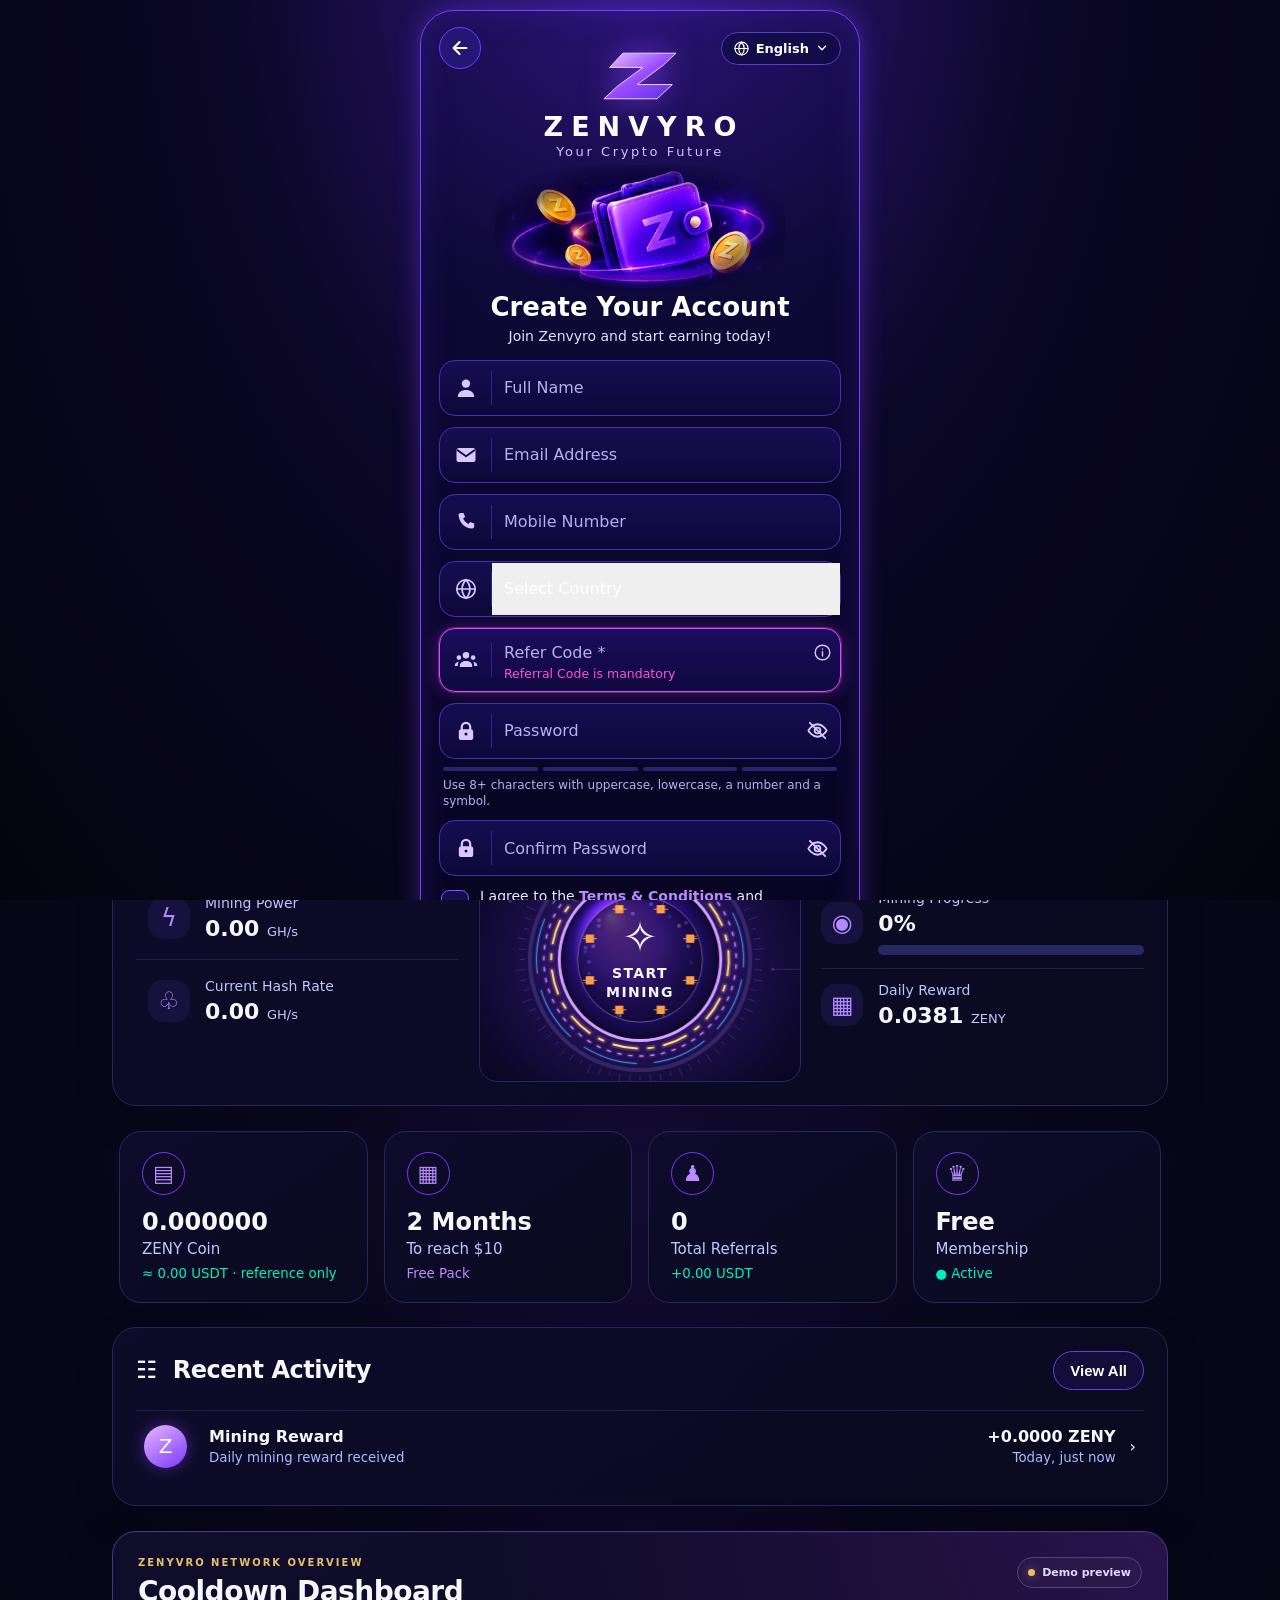
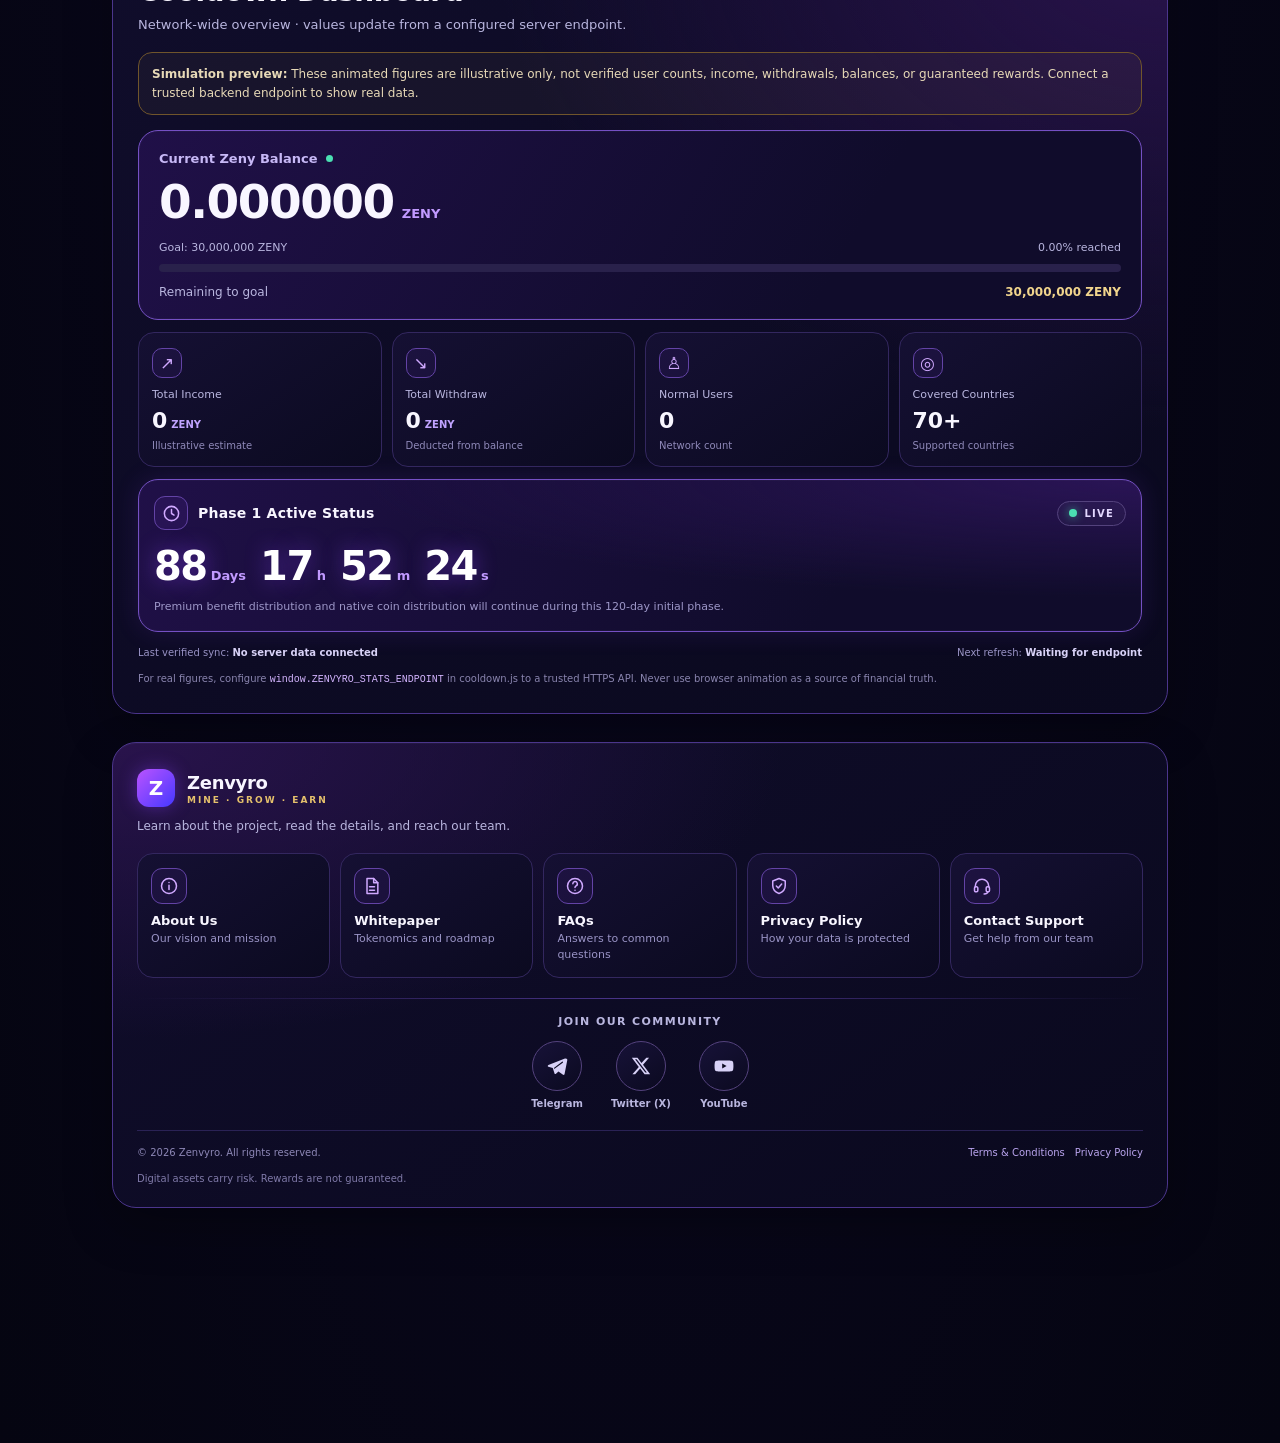
==== index.html @ 2b3d52a4 "Add files via upload" ====
<!DOCTYPE html>
<html lang="en">
<head>
<meta charset="UTF-8"><meta name="viewport" content="width=device-width,initial-scale=1,viewport-fit=cover"><meta name="theme-color" content="#070617"><title>Zenvyro | Mine · Grow · Earn</title>
<style>
:root{--bg:#070617;--panel:#0d0b28;--panel2:#100d30;--line:#28235d;--purple:#8b3dff;--violet:#ba53ff;--blue:#4538ff;--text:#f8f7ff;--muted:#b6b8f3;--mint:#00f0bd}*{box-sizing:border-box}body{margin:0;background:radial-gradient(ellipse at 50% 0,#211052 0, #09071c 44%,#050511 100%);color:var(--text);font-family:Inter,system-ui,-apple-system,BlinkMacSystemFont,"Segoe UI",sans-serif;padding-bottom:100px}.app{max-width:1100px;margin:auto;padding:18px 22px 40px}.top{display:flex;align-items:center;justify-content:space-between;margin-bottom:25px}.brand{display:flex;align-items:center;gap:12px;font-size:29px;font-weight:900;letter-spacing:.4px}.brand-mark{width:54px;height:46px;display:grid;place-items:center;font-size:39px;font-weight:1000;font-style:italic;color:#cda5ff;text-shadow:0 0 20px #8a32ff}.tagline{display:block;font-size:10px;letter-spacing:3px;color:#b7b5ec;margin-top:-4px}.actions{display:flex;gap:14px}.circle{width:46px;height:46px;border:1px solid #302966;border-radius:50%;background:#0d0a2a;color:#d5c8ff;font-size:20px}.welcome{display:flex;align-items:end;justify-content:space-between;gap:18px;margin:15px 8px 22px}.welcome small{font-size:16px;color:#b8c4ff}.welcome h1{font-size:clamp(24px,4vw,36px);margin:4px 0 8px;letter-spacing:-.7px}.welcome p{color:#aebcff;font-size:17px;margin:0}.rate-pill{white-space:nowrap;padding:15px 20px;border:1px solid #45349a;border-radius:30px;background:#0c0b2a;font-weight:750;font-size:16px}.zcoin{display:inline-grid;place-items:center;width:30px;height:30px;border-radius:50%;background:linear-gradient(145deg,#e6b9ff,#7936ff);color:white;margin-right:8px;box-shadow:0 0 16px #8c42ff77}.balance{border:1px solid #8b40ff;border-radius:24px;padding:28px 34px;position:relative;overflow:hidden;background:linear-gradient(110deg,#111044ed,#100a2b 65%,#0c0b2b);box-shadow:0 0 0 1px #4b2c9b inset,0 14px 50px #0004;margin-bottom:25px}.balance:after{content:'Z';position:absolute;right:9%;top:-65px;font-size:240px;font-weight:1000;font-style:italic;color:#6e35ff12;transform:rotate(-12deg);pointer-events:none}.balance-label{color:#b5b4ff;font-size:19px;font-weight:700}.balance-num{font-size:clamp(40px,7vw,66px);font-weight:900;letter-spacing:-2px;margin:5px 0}.balance-num span{font-size:23px;color:#9d78ff;letter-spacing:0}.gain{font-size:18px;color:var(--mint);font-weight:750}.gain small{color:#b8c1ff;font-weight:500}.quick{display:grid;grid-template-columns:repeat(4,1fr);gap:16px;margin-bottom:28px}.quick button{min-height:118px;border:1px solid #28245b;border-radius:22px;background:linear-gradient(145deg,#0d0c29,#09091e);color:white;font-weight:800;font-size:18px;display:flex;flex-direction:column;align-items:center;justify-content:center;gap:10px}.quick button:first-child{border:2px solid #c13cff;background:linear-gradient(140deg,#7014d9,#260c83);box-shadow:0 0 28px #9a25ff45}.quick .ico{font-size:33px;color:#a981ff;line-height:1}.quick button:first-child .ico{color:#fff}.panel{border:1px solid #28245e;border-radius:24px;background:linear-gradient(145deg,#0e0c2aee,#09091fee);padding:23px;margin-bottom:25px;box-shadow:0 15px 40px #0002}.panel-head{display:flex;justify-content:space-between;align-items:center;gap:12px;margin-bottom:20px}.panel-head h2{margin:0;font-size:24px;letter-spacing:-.5px}.detail{border:1px solid #6342db;border-radius:22px;padding:10px 16px;background:#140d39;color:white;font-weight:750;font-size:15px}.mining-layout{display:grid;grid-template-columns:1fr 1fr 1fr;gap:20px;align-items:center}.metrics{display:grid;gap:0}.metric{display:flex;align-items:center;gap:15px;padding:18px 12px;border-bottom:1px solid #211e4a}.metric:last-child{border-bottom:0}.metric-ico{width:42px;height:42px;border-radius:15px;background:#17123d;display:grid;place-items:center;color:#b28aff;font-size:24px;flex-shrink:0}.metric small{display:block;color:#bdc5ff;font-size:14px;margin-bottom:5px}.metric strong{font-size:22px}.metric strong em{font-style:normal;font-size:13px;color:#c5c8ff;font-weight:500}.orb-area{display:flex;justify-content:center;align-items:center;min-height:245px}.orb{height:210px;width:210px;border-radius:50%;display:grid;place-items:center;position:relative;background:radial-gradient(circle at 32% 23%,#e3aaff 0,#a947ff 16%,#6123e4 48%,#210b70 72%,#090625 100%);box-shadow:inset 0 0 0 3px #d5a0ff,0 0 0 12px #5b31ff12,0 0 0 21px #6739ff12,0 0 45px #8b2cff70}.orb:before,.orb:after{content:'';position:absolute;inset:-21px;border:1px solid #613dff;border-radius:50%;opacity:.7}.orb:after{inset:-33px;opacity:.3}.orb-core{width:145px;height:145px;border:1px solid #ffffff4a;border-radius:50%;display:flex;align-items:center;justify-content:center;flex-direction:column;background:#6d24e82b;text-align:center}.spark{font-size:43px;line-height:1}.orb-core strong{font-size:17px;letter-spacing:1px;margin-top:6px}.mining-side .metric{padding:13px 0}.progress{height:10px;background:#28285e;border-radius:20px;overflow:hidden;margin-top:9px}.progress span{display:block;height:100%;width:0;background:linear-gradient(90deg,#9a42ff,#c34bff);border-radius:20px}.mining-buttons{display:grid;grid-template-columns:1.7fr 1fr;gap:16px;margin-top:15px}.btn{border:1px solid #6f35ff;border-radius:17px;padding:15px 18px;font-weight:850;font-size:17px;background:linear-gradient(100deg,#a735ff,#542cff);color:white}.btn.alt{background:#0c0b28;border-color:#39327a}.stats{display:grid;grid-template-columns:repeat(4,1fr);gap:16px;margin:0 7px 24px}.stat{padding:20px 22px;border:1px solid #29255d;border-radius:22px;background:linear-gradient(145deg,#0e0c2b,#09091e)}.stat-icon{width:43px;height:43px;border:1px solid #7b37ff;border-radius:50%;display:grid;place-items:center;color:#b98bff;font-size:22px;margin-bottom:13px}.stat strong{font-size:24px;display:block;margin-bottom:4px}.stat p{margin:0;color:#c1c8ff;font-size:15px}.stat small{display:inline-block;margin-top:8px;color:var(--mint)}.activity-row{display:flex;align-items:center;gap:14px;padding:14px 8px;border-top:1px solid #211e4a}.activity-row .zcoin{width:43px;height:43px;font-size:20px;flex-shrink:0}.activity-info{flex:1}.activity-info strong{display:block;font-size:16px}.activity-info small{color:#aeb9ff;display:block;margin-top:4px}.activity-amount{text-align:right;font-weight:800}.activity-amount small{display:block;color:#aeb9ff;font-weight:500;margin-top:4px}.bottom{position:fixed;bottom:0;left:0;right:0;z-index:5;background:#08071cf2;backdrop-filter:blur(18px);border-top:1px solid #28245a;padding:9px max(12px,env(safe-area-inset-left)) calc(9px + env(safe-area-inset-bottom));display:flex;justify-content:center}.nav{width:min(100%,1060px);display:grid;grid-template-columns:repeat(5,1fr);gap:8px}.nav button{background:transparent;color:#a5a8e7;border:0;border-radius:14px;padding:8px 4px;display:flex;flex-direction:column;align-items:center;gap:5px;font-size:13px;font-weight:650}.nav .ni{font-size:25px}.nav button.active{color:#dc8aff;text-shadow:0 0 15px #a53cff}.nav button.active:before{content:'';height:3px;width:55px;background:#bd46ff;position:absolute;top:0;border-radius:0 0 8px 8px}.toast{position:fixed;bottom:100px;left:50%;transform:translateX(-50%);background:#211747;border:1px solid #6e42cc;color:white;padding:12px 18px;border-radius:14px;display:none;z-index:10;text-align:center}.toast.show{display:block}
@media(max-width:650px){.app{padding:13px 14px 35px}.top{margin-bottom:22px}.brand{font-size:23px}.brand-mark{width:40px;font-size:34px}.actions{gap:7px}.circle{width:38px;height:38px}.welcome{align-items:flex-start;flex-direction:column;margin:10px 3px 19px}.welcome h1{font-size:27px}.welcome p{font-size:15px}.rate-pill{font-size:14px;padding:9px 13px}.balance{padding:22px 20px;border-radius:22px}.balance-label{font-size:16px}.balance-num{font-size:44px}.balance-num span{font-size:17px}.gain{font-size:15px}.quick{grid-template-columns:repeat(4,minmax(0,1fr));gap:9px}.quick button{min-height:95px;font-size:13px;border-radius:17px}.quick .ico{font-size:27px}.panel{padding:16px 13px;border-radius:20px}.panel-head h2{font-size:20px}.detail{font-size:12px;padding:9px 11px}.mining-layout{grid-template-columns:1fr 1fr;gap:7px}.metrics{grid-column:1/-1;grid-template-columns:1fr 1fr}.metric{padding:10px 5px;gap:8px}.metric-ico{width:34px;height:34px;font-size:19px}.metric small{font-size:11px}.metric strong{font-size:17px}.orb-area{grid-column:1/-1;grid-row:2;min-height:215px;margin:8px 0}.orb{height:170px;width:170px}.orb-core{height:116px;width:116px}.spark{font-size:34px}.orb-core strong{font-size:13px}.mining-side{grid-column:1/-1;display:grid;grid-template-columns:1fr 1fr;gap:0 10px}.mining-side .metric{padding:9px 0}.mining-side .metric:nth-child(2){grid-column:1/-1}.mining-side .metric strong{font-size:16px}.mining-buttons{gap:8px;grid-template-columns:1.3fr 1fr}.btn{font-size:13px;padding:13px 7px;border-radius:13px}.stats{grid-template-columns:repeat(2,minmax(0,1fr));gap:9px;margin:0 0 22px}.stat{padding:15px 13px;border-radius:18px}.stat-icon{width:35px;height:35px;font-size:18px;margin-bottom:9px}.stat strong{font-size:20px}.stat p{font-size:13px}.activity-row{gap:10px}.activity-info strong{font-size:14px}.activity-amount{font-size:13px}.nav{gap:0}.nav button{font-size:11px;padding:8px 1px}.nav .ni{font-size:22px}}
@media(max-width:370px){.quick{gap:6px}.quick button{font-size:11px}.balance-num{font-size:38px}.rate-pill{font-size:12px}.nav button{font-size:10px}}

.modal-backdrop{position:fixed;inset:0;background:#03020dcc;backdrop-filter:blur(10px);z-index:30;display:none;align-items:flex-end;justify-content:center;padding:12px}.modal-backdrop.open{display:flex}.modal{width:min(100%,720px);max-height:88dvh;overflow:auto;background:linear-gradient(145deg,#17103d,#09091e);border:1px solid #5540a4;border-radius:24px;padding:20px;box-shadow:0 25px 90px #0009}.modal-head{display:flex;align-items:center;justify-content:space-between;gap:12px;margin-bottom:15px}.modal-head h2{font-size:22px;margin:0}.close-modal{width:38px;height:38px;border:1px solid #393174;border-radius:12px;background:#100d2c;color:#fff;font-size:22px}.modal-note{border:1px solid #4a3a82;background:#ffffff07;border-radius:13px;padding:12px;color:#c4c5ed;font-size:12px;line-height:1.55;margin-top:13px}.pack-grid{display:grid;grid-template-columns:repeat(2,minmax(0,1fr));gap:11px}.pack-card{border:1px solid #302864;background:#0b0a23;border-radius:17px;padding:14px}.pack-card.featured{border-color:#a54cff;box-shadow:0 0 22px #8d31ff1b}.pack-card h3{margin:0 0 6px;font-size:16px}.pack-price{font-size:25px;font-weight:900;color:#c69aff}.pack-card p{font-size:12px;color:#b9b9e8;line-height:1.5;min-height:36px}.pack-card ul{padding-left:17px;margin:9px 0 14px;color:#dedcff;font-size:11px;line-height:1.8}.pack-card button{width:100%;font-size:12px;padding:11px 7px}.modal-field{width:100%;border:1px solid #3a3277;background:#08071c;color:#fff;border-radius:12px;padding:13px;font:inherit}.modal-label{display:block;font-size:12px;color:#b8b9e9;margin:13px 0 7px}.modal-actions{display:grid;grid-template-columns:1fr 1fr;gap:10px;margin-top:14px}.modal-actions button{font-size:13px}.modal-list{border:1px solid #2c265e;border-radius:15px;overflow:hidden}.modal-list div{display:flex;justify-content:space-between;gap:12px;padding:14px;border-bottom:1px solid #24204b;font-size:13px}.modal-list div:last-child{border-bottom:0}.modal-list span{color:#b7b8e6;text-align:right}.ref-box{padding:14px;border:1px dashed #7751d8;border-radius:14px;background:#ffffff06;overflow-wrap:anywhere;font-weight:800;letter-spacing:1px}
@media(max-width:480px){.modal-backdrop{padding:0}.modal{border-radius:24px 24px 0 0;padding:18px 14px;max-height:90dvh}.pack-grid{grid-template-columns:1fr}.pack-card p{min-height:0}}
</style>  <link rel="stylesheet" href="cooldown-style.css">
<link rel="stylesheet" href="phase-footer.css">
<link rel="stylesheet" href="purchase.css">
</head>
<body><div class="app">
<header class="top"><div class="brand"><div class="brand-mark">Z</div><div>Zenvyro<span class="tagline">MINE · GROW · EARN</span></div></div><div class="actions"><button class="circle" onclick="toast('No new notifications')" aria-label="Notifications">♧</button><button class="circle" onclick="toast('Account settings')" aria-label="Account">♙</button></div></header>
<section class="welcome"><div><small>Welcome Back,</small><h1>Sadiqur Rahman ✦</h1><p>Your digital assets, in motion.</p></div><div class="rate-pill"><span class="zcoin">Z</span>1 ZENY = 3 USDT⌄</div></section>
<section class="balance"><div class="balance-label">Account Balance ◉</div><div class="balance-num">1,280.50 <span>USDT</span></div><div class="gain">↗ +2.84% <small>(This month)</small></div></section>
<section class="quick"><button onclick="zvhNews()" aria-label="Update News"><span class="ico" style="position:relative"><svg viewBox="0 0 24 24" width="1em" height="1em" fill="currentColor" aria-hidden="true" style="display:block"><path d="M4 5.5A1.5 1.5 0 0 1 5.5 4H17a1.5 1.5 0 0 1 1.5 1.5V8H20a1 1 0 0 1 1 1v8.5a2.5 2.5 0 0 1-2.5 2.5H6A3 3 0 0 1 3 17V5.5zM6.5 7v3h9V7h-9zm0 5v1.6h9V12h-9zm0 3.2v1.6H12v-1.6H6.5zM18.5 10v7.5a.5.5 0 0 0 1 0V10h-1z"/></svg><i id="zvhNewsDot" style="display:none;position:absolute;top:-6px;right:-14px;width:11px;height:11px;border-radius:50%;background:#ff2d4f;box-shadow:0 0 8px #ff2d4f"></i></span><span style="font-size:clamp(10.5px,3vw,13px)">Update News ›</span></button><button onclick="zvhCommunity()"><span class="ico"><svg viewBox="0 0 24 24" width="1em" height="1em" fill="currentColor" aria-hidden="true" style="display:block"><circle cx="12" cy="7.2" r="3.2"/><path d="M5.8 19v-1.6c0-2.5 2.6-4.4 6.2-4.4s6.2 1.9 6.2 4.4V19z"/><circle cx="4.9" cy="9.6" r="2.3"/><path d="M0.8 17.2c0-1.8 1.7-3.2 4-3.5-.6.8-.9 1.7-.9 2.7v1.6H.8z"/><circle cx="19.1" cy="9.6" r="2.3"/><path d="M23.2 17.2c0-1.8-1.7-3.2-4-3.5.6.8.9 1.7.9 2.7v1.6h3.1z"/></svg></span><span style="white-space:nowrap;font-size:clamp(10.5px,3vw,13px)">Community ›</span></button><button onclick="zvhInvite()"><span class="ico"><svg viewBox="0 0 24 24" width="1em" height="1em" fill="currentColor" aria-hidden="true" style="display:block"><circle cx="10" cy="7.5" r="4"/><path d="M2.5 20v-1.4c0-3 3.3-5.1 7.5-5.1s7.5 2.1 7.5 5.1V20z"/><path d="M19 4.5v2.2h-2.2v1.8H19v2.2h1.8V8.5H23V6.7h-2.2V4.5z"/></svg></span><span style="white-space:nowrap;font-size:clamp(10.5px,3vw,13px)">Invite ›</span></button><button onclick="zvhBoard()"><span class="ico"><svg viewBox="0 0 24 24" width="1em" height="1em" fill="currentColor" aria-hidden="true" style="display:block"><path d="M7 3.5h10v5a5 5 0 0 1-10 0v-5z"/><path d="M7 5H3.5v1.2c0 2 1.4 3.6 3.7 4l.3-1.8c-1-.3-1.5-1-1.6-1.7H7zM17 5h3.5v1.2c0 2-1.4 3.6-3.7 4l-.3-1.8c1-.3 1.5-1 1.6-1.7H17z"/><path d="M10.8 13.4h2.4v2.6h2.3V19H8.5v-3h2.3z"/><path d="M7 20h10v1.5H7z"/></svg></span><span style="white-space:nowrap;font-size:clamp(10.5px,3vw,13px)">Leaderboard ›</span></button></section>
<section class="panel" id="miningPanel"><div class="panel-head"><h2>⚒ &nbsp;Mining Overview</h2><button class="detail" onclick="toast('Mining details')">Details ›</button></div><div class="mining-layout"><div class="metrics"><div class="metric"><div class="metric-ico">ϟ</div><div><small>Mining Power</small><strong id="power">0.00 <em>GH/s</em></strong></div></div><div class="metric"><div class="metric-ico">♧</div><div><small>Current Hash Rate</small><strong id="hash">0.00 <em>GH/s</em></strong></div></div></div><div class="orb-area"><div class="orb"><div class="orb-core"><div class="spark">✧</div><strong>ZENY COIN</strong></div></div></div><div class="mining-side"><div class="metric" style="grid-column:1/-1"><div class="metric-ico">◉</div><div style="flex:1"><small>Mining Progress</small><strong><span id="progressText">0%</span></strong><div class="progress"><span id="progressBar"></span></div></div></div><div class="metric" style="grid-column:1/-1"><div class="metric-ico">▦</div><div><small>Daily Reward</small><strong><span id="reward">0.0000</span> <em>ZENY</em></strong></div></div></div></div></section>
<section class="stats"><div class="stat"><div class="stat-icon">▤</div><strong id="coinBalance">0.0000</strong><p>ZENY Coin</p><small>≈ 0.00 USDT · reference only</small></div><div class="stat"><div class="stat-icon">▦</div><strong>2 Months</strong><p>To reach $10</p><small style="color:#bf8aff">Free Pack</small></div><div class="stat"><div class="stat-icon">♟</div><strong>0</strong><p>Total Referrals</p><small>+0.00 USDT</small></div><div class="stat"><div class="stat-icon">♛</div><strong>Free</strong><p>Membership</p><small>● Active</small></div></section>
<section class="panel"><div class="panel-head"><h2>☷ &nbsp;Recent Activity</h2><button class="detail" onclick="toast('Showing recent activity')">View All</button></div><div class="activity-row"><span class="zcoin">Z</span><div class="activity-info"><strong>Mining Reward</strong><small>Daily mining reward received</small></div><div class="activity-amount">+0.0000 ZENY<small>Today, just now</small></div><span>›</span></div></section>

<section class="cooldown-dashboard" id="cooldownDashboard" aria-labelledby="cooldownTitle">
  <div class="cd-heading">
    <div>
      <span class="cd-eyebrow">ZENYVRO NETWORK OVERVIEW</span>
      <h2 id="cooldownTitle">Cooldown Dashboard</h2>
      <p>Network-wide overview · values update from a configured server endpoint.</p>
    </div>
    <span class="cd-status" id="cdDataStatus"><i></i> Demo preview</span>
  </div>

  <div class="cd-notice" id="cdNotice" role="status">
    <strong>Simulation preview:</strong> These animated figures are illustrative only, not verified user counts,
    income, withdrawals, balances, or guaranteed rewards. Connect a trusted backend endpoint to show real data.
  </div>

  <div class="cd-main-balance">
    <div class="cd-balance-label">Current Zeny Balance <span class="cd-live-dot"></span></div>
    <div class="cd-balance-value"><span id="cdCurrentBalance">0</span><small>ZENY</small></div>
    <div class="cd-balance-foot">
      <span>Goal: 30,000,000 ZENY</span>
      <span id="cdGoalPercent">0.00% reached</span>
    </div>
    <div class="cd-progress"><span id="cdGoalBar"></span></div>
    <div class="cd-remaining">Remaining to goal <strong id="cdRemaining">30,000,000 ZENY</strong></div>
  </div>

  <div class="cd-metrics">
    <article class="cd-metric"><span class="cd-metric-icon">↗</span><span class="cd-metric-label">Total Income</span><strong><span id="cdIncome">0</span><small>ZENY</small></strong><em id="cdIncomeCaption">Illustrative estimate</em></article>
    <article class="cd-metric"><span class="cd-metric-icon">↘</span><span class="cd-metric-label">Total Withdraw</span><strong><span id="cdWithdraw">0</span><small>ZENY</small></strong><em>Deducted from balance</em></article>
    <article class="cd-metric"><span class="cd-metric-icon">♙</span><span class="cd-metric-label">Normal Users</span><strong id="cdNormalUsers">0</strong><em>Network count</em></article>
    <article class="cd-metric"><span class="cd-metric-icon">◎</span><span class="cd-metric-label">Covered Countries</span><strong id="cdCountries">70+</strong><em>Supported countries</em></article>
  </div>

  <div class="zph" id="zphBox">
    <div class="zph-head">
      <div class="zph-title"><span class="zph-ico"><svg viewBox="0 0 24 24" fill="none" stroke="currentColor" stroke-width="1.9" stroke-linecap="round" stroke-linejoin="round" aria-hidden="true"><circle cx="12" cy="12" r="9"/><path d="M12 7v5l3.2 2"/></svg></span><h3 id="zphName">Phase 1 Active Status</h3></div>
      <span class="zph-live" id="zphLive"><i class="zph-dot"></i>LIVE</span>
    </div>
    <div class="zph-time" role="timer" aria-label="Time remaining in Phase 1"><span><b id="zphD">120</b><i>Days</i></span><span><b id="zphH">00</b><i>h</i></span><span><b id="zphM">00</b><i>m</i></span><span><b id="zphS">00</b><i>s</i></span></div>
    <p class="zph-sub">Premium benefit distribution and native coin distribution will continue during this 120-day initial phase.</p>
  </div>

  <div class="cd-sync-row">
    <span>Last verified sync: <strong id="cdLastSync">No server data connected</strong></span>
    <span>Next refresh: <strong id="cdNextSync">Waiting for endpoint</strong></span>
  </div>
  <p class="cd-footnote">For real figures, configure <code>window.ZENVYRO_STATS_ENDPOINT</code> in cooldown.js to a trusted HTTPS API.
  Never use browser animation as a source of financial truth.</p>
</section>

<footer class="zvf" id="zvFooter" aria-label="Information and support">
  <div class="zvf-brand"><span class="zvf-mark">Z</span><div><strong>Zenvyro</strong><small>MINE · GROW · EARN</small></div></div>
  <p class="zvf-lead">Learn about the project, read the details, and reach our team.</p>
  <nav class="zvf-grid" aria-label="Information links">
      <button type="button" class="zvf-link" data-zf="about"><span class="zvf-ic"><svg viewBox="0 0 24 24" fill="none" stroke="currentColor" stroke-width="1.8" stroke-linecap="round" stroke-linejoin="round" aria-hidden="true"><circle cx="12" cy="12" r="9"/><path d="M12 11v5.2M12 7.8h.01"/></svg></span><span class="zvf-tx"><b>About Us</b><span>Our vision and mission</span></span></button>
      <button type="button" class="zvf-link" data-zf="whitepaper"><span class="zvf-ic"><svg viewBox="0 0 24 24" fill="none" stroke="currentColor" stroke-width="1.8" stroke-linecap="round" stroke-linejoin="round" aria-hidden="true"><path d="M6 3h8l5 5v13H6z"/><path d="M14 3v5h5M9 13h6M9 17h6"/></svg></span><span class="zvf-tx"><b>Whitepaper</b><span>Tokenomics and roadmap</span></span></button>
      <button type="button" class="zvf-link" data-zf="faq"><span class="zvf-ic"><svg viewBox="0 0 24 24" fill="none" stroke="currentColor" stroke-width="1.8" stroke-linecap="round" stroke-linejoin="round" aria-hidden="true"><circle cx="12" cy="12" r="9"/><path d="M9.4 9.4a2.7 2.7 0 1 1 3.9 2.4c-.8.5-1.3 1-1.3 1.9M12 17h.01"/></svg></span><span class="zvf-tx"><b>FAQs</b><span>Answers to common questions</span></span></button>
      <button type="button" class="zvf-link" data-zf="privacy"><span class="zvf-ic"><svg viewBox="0 0 24 24" fill="none" stroke="currentColor" stroke-width="1.8" stroke-linecap="round" stroke-linejoin="round" aria-hidden="true"><path d="M12 3l7.5 3v5.5c0 4.6-3.1 8-7.5 9.5-4.4-1.5-7.5-4.9-7.5-9.5V6z"/><path d="M8.8 12l2.3 2.3 4.1-4.6"/></svg></span><span class="zvf-tx"><b>Privacy Policy</b><span>How your data is protected</span></span></button>
      <button type="button" class="zvf-link" data-zf="support"><span class="zvf-ic"><svg viewBox="0 0 24 24" fill="none" stroke="currentColor" stroke-width="1.8" stroke-linecap="round" stroke-linejoin="round" aria-hidden="true"><path d="M4 13v-1a8 8 0 0 1 16 0v1"/><rect x="3" y="13" width="4" height="6" rx="1.5"/><rect x="17" y="13" width="4" height="6" rx="1.5"/><path d="M19 19c0 1.700-1.800 2.500-4.500 2.500"/></svg></span><span class="zvf-tx"><b>Contact Support</b><span>Get help from our team</span></span></button>
  </nav>
  <div class="zvf-div"></div>
  <p class="zvf-soc-t">JOIN OUR COMMUNITY</p>
  <div class="zvf-soc">
    <button type="button" data-s="telegram" aria-label="Telegram"><span class="zvf-sc"><svg viewBox="0 0 24 24" fill="currentColor" aria-hidden="true"><path d="M21.400 3.600 2.600 10.900c-.9.400-.9 1.600 0 1.900l4.800 1.500 1.900 5.800c.2.700 1.100.9 1.600.4l2.700-2.600 5 3.700c.6.400 1.400.1 1.600-.6l3-15.400c.2-1-.8-1.700-1.800-1.300z"/><path d="M9.300 14.300l8.600-6.500" stroke="#0b0a20" stroke-width="1.300" fill="none" stroke-linecap="round"/></svg></span>Telegram</button>
    <button type="button" data-s="twitter" aria-label="Twitter (X)"><span class="zvf-sc"><svg viewBox="0 0 24 24" fill="currentColor" aria-hidden="true"><path d="M17.800 3h3l-6.600 7.500L22 21h-6.100l-4.800-6.200L5.600 21h-3l7-8L2 3h6.200l4.300 5.700zM16.700 19.200h1.700L7.300 4.700H5.500z"/></svg></span>Twitter (X)</button>
    <button type="button" data-s="youtube" aria-label="YouTube"><span class="zvf-sc"><svg viewBox="0 0 24 24" fill="currentColor" aria-hidden="true"><path d="M22 8.200c-.2-1-.9-1.700-1.900-1.900C18.400 6 12 6 12 6s-6.400 0-8.100.3c-1 .2-1.700.9-1.900 1.900C1.700 9.900 1.700 12 1.700 12s0 2.100.3 3.800c.2 1 .9 1.700 1.900 1.900C5.600 18 12 18 12 18s6.400 0 8.100-.3c1-.2 1.700-.9 1.900-1.900.3-1.700.3-3.800.3-3.800s0-2.100-.3-3.800z"/><path d="M10 9.200v5.600l4.800-2.800z" fill="#0b0a20"/></svg></span>YouTube</button>
  </div>
  <div class="zvf-bar"><span>&copy; <span id="zvfYear">2026</span> Zenvyro. All rights reserved.</span><span><a href="#" data-zf="terms">Terms &amp; Conditions</a><a href="#" data-zf="privacy">Privacy Policy</a></span></div>
  <p class="zvf-risk">Digital assets carry risk. Rewards are not guaranteed.</p>
</footer>


</div>
<nav class="bottom"><div class="nav"><button class="active" onclick="navActive(this)"><span class="ni">⌂</span>Home</button><button onclick="showSection('mining');navActive(this)"><span class="ni">⚒</span>Mining</button><button onclick="showSection('exchange');navActive(this)"><span class="ni">⇄</span>Exchange</button><button onclick="showSection('wallet');navActive(this)"><span class="ni">▱</span>Wallet</button><button onclick="showSection('account');navActive(this)"><span class="ni">♙</span>Account</button></div></nav><div class="modal-backdrop" id="modalBackdrop" onclick="if(event.target===this)closeModal()"><section class="modal" role="dialog" aria-modal="true" aria-labelledby="modalTitle"><div class="modal-head"><h2 id="modalTitle">Membership</h2><button class="close-modal" onclick="closeModal()" aria-label="Close">×</button></div><div id="modalBody"></div></section></div><div class="toast" id="toast" role="status"></div>
<script>let active=false,secs=0,coins=0,timer;function toast(t){let e=document.getElementById('toast');e.textContent=t;e.classList.add('show');clearTimeout(timer);timer=setTimeout(()=>e.classList.remove('show'),2300)}function toggleMining(){active=!active;document.getElementById('startBtn').innerHTML=active?'Ⅱ &nbsp; Pause Mining':'▶ &nbsp; Start Mining';toast(active?'Mining session started':'Mining session paused')}function fmt(s){return [Math.floor(s/3600),Math.floor(s%3600/60),s%60].map(n=>String(n).padStart(2,'0')).join(':')}setInterval(()=>{if(!active)return;secs++;coins+=.000012;document.getElementById('time').textContent=fmt(secs);document.getElementById('reward').textContent=coins.toFixed(4);document.getElementById('coinBalance').textContent=coins.toFixed(4);document.getElementById('power').innerHTML='12.48 <em>GH/s</em>';document.getElementById('hash').innerHTML='12.48 <em>GH/s</em>';let p=Math.min(100,secs/86400*100);document.getElementById('progressText').textContent=Math.floor(p)+'%';document.getElementById('progressBar').style.width=p+'%'},1000);function navActive(el){document.querySelectorAll('.nav button').forEach(b=>b.classList.remove('active'));el.classList.add('active')}
function closeModal(){document.getElementById('modalBackdrop').classList.remove('open')}
function openModal(title,body){document.getElementById('modalTitle').textContent=title;document.getElementById('modalBody').innerHTML=body;document.getElementById('modalBackdrop').classList.add('open')}
function showSection(name){
 if(name==='mining'){document.getElementById('miningPanel').scrollIntoView({behavior:'smooth',block:'center'});return}
 if(name==='membership'){
 const packs=[
 {name:'Free Pack',price:'$0',desc:'0.001587 ZENY / hour',benefits:['2% Referral Commission','Basic Mining Dashboard','Hourly Coin Counter','Referral Link & History'],button:'Current plan'},
 {name:'Standard Pack',price:'32 TRX',desc:'0.002222 ZENY / hour',benefits:['4% Referral Commission','Earning History','Daily Reward Statistics','Standard Support'],button:'Buy NFT'},
 {name:'Silver Pack',price:'80 TRX',desc:'0.006945 ZENY / hour',benefits:['6% Referral Commission','Advanced Earning Statistics','Daily & Monthly Reward Reports','Faster Support'],button:'Buy NFT'},
 {name:'Gold Pack',price:'155 TRX',desc:'0.017361 ZENY / hour',benefits:['8% Referral Commission','Detailed Mining & Reward Reports','Withdrawal Status Alerts','Priority Support'],button:'Buy NFT'},
 {name:'Platinum Pack',price:'315 TRX',desc:'0.050505 ZENY / hour',benefits:['10% Referral Commission','Advanced Analytics Dashboard','Detailed Transaction & Reward History','Premium Account Support','Highest Reward Allocation'],button:'Buy NFT'}];
 const cards=packs.map((p,i)=>`<article class="pack-card ${i===4?'featured':''}"><h3>${p.name}</h3><div class="pack-price">${p.price}</div><p>${p.desc}</p><ul>${p.benefits.map(x=>`<li>${x}</li>`).join('')}</ul><button class="btn ${i===0?'alt':''}" onclick="selectPack('${p.name}','${p.price}')">${p.button}</button></article>`).join('');
 openModal('Membership Packs',`<div class="pack-grid">${cards}</div><div class="modal-note">Rewards and benefits are display settings, not guaranteed earnings. Pack purchase and payouts are not connected yet; do not send funds to this frontend.</div>`);return;
 }
 if(name==='exchange'){openModal('Exchange',`<label class="modal-label" for="exchangeFrom">From asset</label><select class="modal-field" id="exchangeFrom"><option>USDT</option><option>ZENY</option><option>BTC</option><option>ETH</option></select><label class="modal-label" for="exchangeAmount">Amount</label><input class="modal-field" id="exchangeAmount" type="number" min="0" placeholder="Enter amount"><label class="modal-label" for="exchangeTo">To asset</label><select class="modal-field" id="exchangeTo"><option>ZENY</option><option>USDT</option><option>BTC</option><option>ETH</option></select><div class="modal-note">The displayed reference rate is 1 ZENY = 3 USDT. This is not a verified market quote; exchange processing is not connected.</div><button class="btn" style="width:100%;margin-top:14px" onclick="toast('Exchange backend is not connected');closeModal()">Preview exchange</button>`);return;}
 if(name==='wallet'){openModal('Wallet',`<div class="balance-label">Displayed account balance</div><div class="balance-num" style="font-size:38px">1,280.50 <span>USDT</span></div><div class="modal-list"><div><strong>USDT · TRC20</strong><span>Balance shown in UI</span></div><div><strong>ZENY Coin</strong><span id="walletZeny">${coins.toFixed(4)} ZENY</span></div><div><strong>Transactions</strong><span>No verified transactions</span></div></div><div class="modal-actions"><button class="btn" onclick="walletAction('Deposit')">＋ Deposit</button><button class="btn alt" onclick="walletAction('Withdraw')">↗ Withdraw</button></div><div class="modal-note">Deposit and withdrawal are unavailable until a secure backend, verified payment provider, and transaction monitoring are configured.</div>`);return;}
 if(name==='account'){openModal('Account & Referral',`<div class="modal-list"><div><strong>Profile</strong><span>Sadiqur Rahman</span></div><div><strong>Membership</strong><span>Free Pack</span></div><div><strong>Referral commission</strong><span>5–10% proposed setting</span></div><div><strong>Total referrals</strong><span>0</span></div></div><label class="modal-label">Your referral code</label><div class="ref-box" id="refCode">ZENV-NEW-MEMBER</div><button class="btn" style="width:100%;margin-top:12px" onclick="copyReferral()">Copy referral code</button><div class="modal-note">Referral attribution and commission payments need a backend. Commission percentages are configurable terms, not guaranteed income.</div>`);return;}
}
function selectPack(name,price){closeModal();toast(name==='Free Pack'?'Free Pack selected':`${name} selected (${price}). Payment is not connected.`)}
function walletAction(action){toast(action+' is not available until payment integration is configured')}
function copyReferral(){const code='ZENV-NEW-MEMBER';if(navigator.clipboard&&navigator.clipboard.writeText){navigator.clipboard.writeText(code).then(()=>toast('Referral code copied')).catch(()=>toast('Referral code: '+code))}else{toast('Referral code: '+code)}}
</script>  <script src="countries.js?v=20261114q" defer></script>
<script src="member-id.js?v=20261114q" defer></script>
<script src="site-settings.js?v=20261114q" defer></script>
<script src="legal.js?v=20261114q" defer></script>
<script src="auth.js?v=20261114q" defer></script>
<script src="cooldown.js?v=20261114q" defer></script>
<script src="phase-footer.js?v=20261114q" defer></script>
<script src="zenvyro-api.js?v=20261114q" defer></script>
<script src="purchase.js?v=20261114q" defer></script>
<script src="mining.js?v=20261114q" defer></script>
<script src="referral.js?v=20261114q" defer></script>
<script src="exchange.js?v=20261114q" defer></script>
<script src="wallet.js?v=20261114q" defer></script>
<script src="account.js?v=20261114q" defer></script>
<script src="levels.js?v=20261114q" defer></script>
<script src="nft-catalog.js?v=20261114q" defer></script>
<script src="market.js?v=20261114q" defer></script>
<script src="leaderboard.js?v=20261114q" defer></script>
<script>
/* Home quick buttons: Update News, Community, Invite, Leaderboard (no backend -> nothing is invented) */
(function(){
 var esc=function(t){return String(t).replace(/[&<>"']/g,function(c){return {'&':'&amp;','<':'&lt;','>':'&gt;','"':'&quot;',"'":'&#39;'}[c]})};
 var news=function(){return Array.isArray(window.ZENVYRO_NEWS)?window.ZENVYRO_NEWS:[]};
 function dot(){var d=document.getElementById('zvhNewsDot');if(!d)return;var seen=0;try{seen=+localStorage.getItem('zenvyro_news_seen')||0}catch(e){}d.style.display=news().length>seen?'block':'none'}
 window.zvhNews=function(){
  var n=news();
  openModal('Update News',n.length?'<div class="modal-list">'+n.map(function(x){return '<div style="display:block"><strong style="display:block">'+esc(x.title||'')+'</strong><span style="display:block;margin-top:4px;line-height:1.5">'+esc(x.text||'')+'</span>'+(x.date?'<small style="color:#8f8bd0">'+esc(x.date)+'</small>':'')+'</div>'}).join('')+'</div>':'<div class="modal-note">No updates yet. Announcements from the Zenvyro team will appear here.</div>');
  try{localStorage.setItem('zenvyro_news_seen',String(n.length))}catch(e){} dot();
 };
 window.zvhCommunity=function(){
  var c=window.ZENVYRO_COMMUNITY||window.ZENVYRO_SUPPORT||{},rows=[];
  [['telegram','Telegram'],['whatsapp','WhatsApp'],['facebook','Facebook'],['youtube','YouTube']].forEach(function(k){if(c[k[0]])rows.push('<div><strong>'+k[1]+'</strong><span><a style="color:#c69aff" target="_blank" rel="noopener" href="'+esc(c[k[0]])+'">Join</a></span></div>')});
  openModal('Community',rows.length?'<div class="modal-list">'+rows.join('')+'</div>':'<div class="modal-note">Community links have not been added yet. Add your official channels with <code>window.ZENVYRO_COMMUNITY = { telegram, facebook }</code>.</div>');
 };
 window.zvhInvite=function(){ if(typeof window.openReferral==='function')window.openReferral(); else showSection('account'); };
 window.zvhBoard=function(){
  if(typeof window.zvOpenBoard==='function')return window.zvOpenBoard();
  var m=window.ZenvyroMining&&window.ZenvyroMining.getState?window.ZenvyroMining.getState():null,r=window.ZenvyroReferral&&window.ZenvyroReferral.count?window.ZenvyroReferral.count():0;
  openModal('Leaderboard','<div class="modal-list"><div><strong>Your total mined</strong><span>'+((m&&+m.totalMined||0).toFixed(3))+' ZENY</span></div><div><strong>Your referrals</strong><span>'+r+'</span></div></div><div class="modal-note">Rankings of all members need server data and will appear here once a backend is connected. No sample ranks are shown.</div>');
 };
 if(document.readyState==='loading')document.addEventListener('DOMContentLoaded',dot);else dot();
})();
</script>
</body></html>
---- cooldown-style.css ----
/* Zenvyro Cooldown Dashboard — isolated styles; existing UI styles are untouched */
.cooldown-dashboard {
  --cd-panel: #100d2b;
  --cd-panel2: #0a091e;
  --cd-line: #33275f;
  --cd-purple: #8d42ff;
  --cd-violet: #c05aff;
  --cd-gold: #e5c16c;
  --cd-text: #f8f6ff;
  --cd-muted: #b9b6df;
  margin: 0 0 28px;
  padding: 22px;
  border: 1px solid #4b358c;
  border-radius: 24px;
  background: radial-gradient(ellipse at 100% 0%, #29134c 0, transparent 45%), linear-gradient(145deg, var(--cd-panel), var(--cd-panel2));
  box-shadow: 0 18px 48px #0004, inset 0 1px #ffffff08;
  color: var(--cd-text);
}
.cooldown-dashboard * { box-sizing: border-box; }
.cd-heading { display:flex; justify-content:space-between; align-items:flex-start; gap:14px; margin-bottom:18px; }
.cd-eyebrow { display:block; color:var(--cd-gold); font-size:10px; font-weight:800; letter-spacing:2px; margin-bottom:7px; }
.cd-heading h2 { margin:0; font-size:clamp(21px, 4vw, 28px); letter-spacing:-.5px; }
.cd-heading p { margin:7px 0 0; color:var(--cd-muted); font-size:13px; line-height:1.5; }
.cd-status { display:inline-flex; align-items:center; gap:7px; white-space:nowrap; padding:8px 10px; border:1px solid #54427d; border-radius:99px; color:#e3d8ff; background:#ffffff06; font-size:11px; font-weight:750; }
.cd-status i { width:7px; height:7px; border-radius:50%; background:#e5c16c; box-shadow:0 0 10px #e5c16c80; }
.cd-status.is-live i { background:#4be0b2; box-shadow:0 0 10px #4be0b280; }
.cd-notice { margin:0 0 15px; padding:12px 13px; border:1px solid #70552b; border-radius:14px; background:#e5c16c0b; color:#e7d9b7; font-size:12px; line-height:1.55; }
.cd-main-balance { padding:20px; border:1px solid #7550c4; border-radius:20px; background:linear-gradient(120deg,#201048,#100c2b 70%); box-shadow:inset 0 0 0 1px #ffffff06; }
.cd-balance-label { display:flex; align-items:center; gap:8px; color:#c7b8f6; font-size:13px; font-weight:750; }
.cd-live-dot { width:7px; height:7px; border-radius:50%; background:#4be0b2; animation:cdPulse 1.7s infinite; }
.cd-balance-value { margin:8px 0 12px; font-size:clamp(31px, 7vw, 47px); font-weight:900; letter-spacing:-1.5px; overflow-wrap:anywhere; }
.cd-balance-value small { margin-left:8px; color:#c19aff; font-size:13px; letter-spacing:0; }
.cd-balance-foot { display:flex; justify-content:space-between; gap:10px; color:var(--cd-muted); font-size:11px; }
.cd-progress { height:8px; margin-top:10px; border-radius:99px; overflow:hidden; background:#29214b; }
.cd-progress span { display:block; width:0; height:100%; border-radius:99px; background:linear-gradient(90deg,var(--cd-purple),var(--cd-violet),var(--cd-gold)); transition:width .7s ease; }
.cd-remaining { display:flex; justify-content:space-between; flex-wrap:wrap; gap:8px; margin-top:13px; color:var(--cd-muted); font-size:12px; }
.cd-remaining strong { color:#f1d58c; font-variant-numeric:tabular-nums; }
.cd-metrics { display:grid; grid-template-columns:repeat(2,minmax(0,1fr)); gap:10px; margin-top:12px; }
.cd-metric { min-width:0; padding:15px 13px; border:1px solid var(--cd-line); border-radius:16px; background:linear-gradient(145deg,#151033,#0b0a20); }
.cd-metric-icon { display:grid; place-items:center; width:30px; height:30px; margin-bottom:10px; border:1px solid #6343a6; border-radius:10px; color:#d0a9ff; background:#8d42ff12; font-size:17px; }
.cd-metric-label { display:block; color:var(--cd-muted); font-size:11px; margin-bottom:7px; }
.cd-metric strong { display:block; font-size:clamp(17px,4vw,22px); font-variant-numeric:tabular-nums; overflow-wrap:anywhere; }
.cd-metric strong small { margin-left:4px; color:#c0a3ff; font-size:10px; }
.cd-metric em { display:block; margin-top:7px; color:#8f89b9; font-size:10px; font-style:normal; }
.cd-sync-row { display:flex; justify-content:space-between; flex-wrap:wrap; gap:8px 16px; margin-top:15px; color:#9993c5; font-size:10px; }
.cd-sync-row strong { color:#d8d2f7; font-weight:650; }
.cd-footnote { margin:13px 0 0; color:#8984ae; font-size:10px; line-height:1.6; overflow-wrap:anywhere; }
.cd-footnote code { color:#d4b5ff; }
@keyframes cdPulse { 50% { opacity:.45; box-shadow:0 0 2px #4be0b2; } }
@media (min-width:650px) {
 .cd-metrics { grid-template-columns:repeat(4,minmax(0,1fr)); }
 .cooldown-dashboard { padding:25px; }
}
@media (max-width:390px) {
 .cooldown-dashboard { padding:15px 12px; border-radius:19px; }
 .cd-heading { flex-direction:column; }
 .cd-status { align-self:flex-start; }
 .cd-main-balance { padding:16px 13px; }
 .cd-metric { padding:12px 10px; }
}
---- phase-footer.css ----
/* Zenvyro: Phase 1 countdown box + information footer. New file, existing styles are untouched. */

/* ---------- Phase 1 Active Status box (sits inside the Cooldown Dashboard, right under the metric cards) ---------- */
.zph{margin-top:12px;padding:16px 15px 15px;border:1px solid #7550c4;border-radius:20px;
  background:radial-gradient(ellipse at 100% 0,#2a1456 0,transparent 55%),linear-gradient(120deg,#201048,#100c2b 70%);
  box-shadow:0 0 26px #8d42ff22,inset 0 0 0 1px #ffffff06;color:#f8f6ff;overflow:hidden}
.zph *{box-sizing:border-box}
.zph-head{display:flex;align-items:center;justify-content:space-between;gap:10px}
.zph-title{display:flex;align-items:center;gap:10px;min-width:0}
.zph-ico{display:grid;place-items:center;flex:none;width:34px;height:34px;border:1px solid #6343a6;border-radius:11px;color:#d0a9ff;background:#8d42ff14}
.zph-ico svg{width:19px;height:19px}
.zph-title h3{margin:0;font-size:14px;font-weight:800;letter-spacing:.2px}
.zph-live{display:inline-flex;align-items:center;gap:8px;flex:none;padding:6px 11px;border:1px solid #54427d;border-radius:99px;background:#ffffff06;color:#e3d8ff;font-size:10px;font-weight:800;letter-spacing:1.2px}
.zph-dot{position:relative;width:8px;height:8px;border-radius:50%;background:#4be0b2;box-shadow:0 0 10px #4be0b2aa}
.zph-dot:after{content:"";position:absolute;inset:-4px;border-radius:50%;border:1.5px solid #4be0b2;opacity:0;animation:zphRing 2s ease-out infinite}
@keyframes zphRing{0%{transform:scale(.5);opacity:.85}100%{transform:scale(1.7);opacity:0}}
.zph.is-done .zph-dot{background:#8f89b9;box-shadow:none}
.zph.is-done .zph-dot:after{animation:none}
.zph-time{display:flex;flex-wrap:wrap;align-items:baseline;gap:6px 14px;margin:16px 0 12px;font-variant-numeric:tabular-nums}
.zph-time span{display:inline-flex;align-items:baseline;gap:4px}
.zph-time b{font-size:clamp(28px,8.4vw,40px);font-weight:900;letter-spacing:-1.5px;line-height:1;color:#fff;text-shadow:0 0 22px #8d42ff77}
.zph-time i{font-style:normal;font-size:13px;font-weight:700;color:#c19aff}
.zph-time .zph-tick{animation:zphTick .5s ease-out}
@keyframes zphTick{0%{opacity:.35;transform:translateY(3px)}100%{opacity:1;transform:none}}
.zph-sub{margin:0;color:#9d97c8;font-size:11px;line-height:1.65}
@media (prefers-reduced-motion:reduce){.zph-dot:after,.zph-time .zph-tick{animation:none}}
@media (max-width:360px){.zph{padding:14px 12px}.zph-time{gap:6px 10px}}

/* ---------- Information & Footer ---------- */
.zvf{--zf-line:#33275f;--zf-muted:#b9b6df;margin:0 0 calc(96px + env(safe-area-inset-bottom));padding:22px 18px 18px;border:1px solid #4b358c;border-radius:24px;
  background:radial-gradient(ellipse at 0 0,#29134c 0,transparent 45%),linear-gradient(145deg,#100d2b,#0a091e);
  box-shadow:0 18px 48px #0004,inset 0 1px #ffffff08;color:#f8f6ff}
.zvf *{box-sizing:border-box}
.zvf-brand{display:flex;align-items:center;gap:12px;margin-bottom:6px}
.zvf-mark{display:grid;place-items:center;width:38px;height:38px;border-radius:12px;font-weight:900;font-size:20px;color:#fff;background:linear-gradient(135deg,#ba53ff,#4538ff);box-shadow:0 0 18px #8d42ff66}
.zvf-brand strong{display:block;font-size:18px;letter-spacing:-.3px}
.zvf-brand small{display:block;color:#e5c16c;font-size:9px;font-weight:800;letter-spacing:2px;margin-top:2px}
.zvf-lead{margin:10px 0 16px;color:var(--zf-muted);font-size:12px;line-height:1.6}
.zvf-grid{display:grid;grid-template-columns:repeat(2,minmax(0,1fr));gap:10px}
.zvf-link{display:flex;flex-direction:column;align-items:flex-start;gap:9px;min-width:0;padding:14px 13px;text-align:left;cursor:pointer;color:inherit;font:inherit;
  border:1px solid var(--zf-line);border-radius:16px;background:linear-gradient(145deg,#151033,#0b0a20);transition:transform .2s,border-color .2s,box-shadow .2s}
.zvf-link:last-child{grid-column:1/-1}
.zvf-ic{display:grid;place-items:center;width:36px;height:36px;border:1px solid #6343a6;border-radius:11px;color:#d0a9ff;background:#8d42ff12;transition:.2s}
.zvf-ic svg{width:20px;height:20px}
.zvf-tx{display:block;min-width:0}
.zvf-tx b{display:block;font-size:13px;font-weight:800}
.zvf-tx span{display:block;margin-top:3px;color:#9993c5;font-size:11px;line-height:1.45}
.zvf-link:focus-visible,.zvf-soc button:focus-visible{outline:2px solid #c05aff;outline-offset:2px}
.zvf-div{height:1px;margin:20px 0 16px;background:linear-gradient(90deg,transparent,#4b358c,transparent)}
.zvf-soc-t{margin:0 0 12px;text-align:center;color:var(--zf-muted);font-size:11px;font-weight:700;letter-spacing:1.4px}
.zvf-soc{display:flex;justify-content:center;gap:16px}
.zvf-soc button{display:flex;flex-direction:column;align-items:center;gap:7px;cursor:pointer;background:none;border:0;color:#b9b6df;font:inherit;font-size:10px;font-weight:700}
.zvf-sc{display:grid;place-items:center;width:50px;height:50px;border:1px solid #54427d;border-radius:50%;background:linear-gradient(145deg,#171238,#0b0a20);color:#d8d2f7;transition:transform .2s,border-color .2s,box-shadow .2s,color .2s}
.zvf-sc svg{width:22px;height:22px}
.zvf-bar{display:flex;flex-wrap:wrap;justify-content:space-between;gap:6px 14px;margin-top:20px;padding-top:14px;border-top:1px solid #2a2255;color:#8d87b6;font-size:10px;line-height:1.6}
.zvf-bar a{color:#b9a4ee;text-decoration:none;cursor:pointer;margin-left:10px}
.zvf-risk{margin:10px 0 0;color:#7f79a8;font-size:10px;line-height:1.6}
@media (hover:hover){
 .zvf-link:hover{transform:translateY(-3px);border-color:#8d42ff;box-shadow:0 10px 26px #8d42ff33}
 .zvf-link:hover .zvf-ic{color:#fff;background:#8d42ff40;border-color:#b074ff}
 .zvf-soc button:hover .zvf-sc{transform:translateY(-4px) scale(1.06)}
 .zvf-soc button[data-s="telegram"]:hover .zvf-sc{color:#29a9eb;border-color:#29a9eb;box-shadow:0 0 20px #29a9eb66}
 .zvf-soc button[data-s="twitter"]:hover .zvf-sc{color:#fff;border-color:#fff;box-shadow:0 0 20px #ffffff55}
 .zvf-soc button[data-s="youtube"]:hover .zvf-sc{color:#ff3d3d;border-color:#ff3d3d;box-shadow:0 0 20px #ff3d3d66}
}
.zvf-link:active{transform:scale(.98)}
@media (min-width:650px){.zvf{padding:26px 24px 20px}.zvf-grid{grid-template-columns:repeat(5,minmax(0,1fr))}.zvf-link:last-child{grid-column:auto}}
@media (max-width:390px){.zvf{padding:18px 13px 16px;border-radius:19px}.zvf-link{padding:12px 10px}}
---- purchase.css ----
/* Zenvyro premium purchase flow (voucher code or crypto). Reuses the existing modal styles; nothing else is changed. */
.pu-head{display:flex;align-items:center;gap:13px;padding:14px;border:1px solid #5a3fb0;border-radius:16px;background:linear-gradient(120deg,#201048,#100c2b 70%)}
.pu-head b{display:block;font-size:16px}.pu-head small{display:block;color:#b8b9e9;font-size:12px;margin-top:2px}
.pu-ic{display:grid;place-items:center;flex:none;width:40px;height:40px;border:1px solid #6343a6;border-radius:12px;color:#d0a9ff;background:#8d42ff14}
.pu-ic svg{width:22px;height:22px}
.pu-lead{margin:16px 0 4px;color:#d9d6f7;font-size:13px}
.pu-opt{display:flex;align-items:center;gap:13px;width:100%;margin-top:10px;padding:15px 14px;text-align:left;cursor:pointer;color:#fff;font:inherit;border:1px solid #3a3277;border-radius:16px;background:linear-gradient(145deg,#151033,#0b0a20);transition:border-color .2s,transform .2s}
.pu-opt:active{transform:scale(.985)}
.pu-opt>span:nth-child(2){flex:1;min-width:0}
.pu-opt b{display:block;font-size:14px}.pu-opt small{display:block;margin-top:3px;color:#a9a5d6;font-size:12px;line-height:1.45}
.pu-opt>svg{width:18px;height:18px;flex:none;color:#b79aff}
@media (hover:hover){.pu-opt:hover{border-color:#8d42ff}}
.pu-back{display:inline-flex;align-items:center;gap:6px;margin-bottom:12px;padding:6px 12px 6px 8px;border:1px solid #3a3277;border-radius:99px;background:#ffffff08;color:#d9d6f7;font:inherit;font-size:12px;cursor:pointer}
.pu-back svg{width:14px;height:14px}
.pu-banner{padding:12px 14px;border:1px solid #5a3fb0;border-radius:14px;background:#8d42ff12;color:#e9e3ff;font-size:13px;line-height:1.55}
.pu-code{font-family:ui-monospace,SFMono-Regular,Menlo,monospace;font-size:17px;letter-spacing:1.5px;text-align:center;text-transform:uppercase}
.pu-msg{min-height:18px;margin-top:10px;font-size:12.5px;line-height:1.5}
.pu-msg.err{color:#ff9aa6}.pu-msg.ok{color:#7affc0}
.pu-addr{display:flex;align-items:center;gap:8px;padding:11px 12px;border:1px solid #3a3277;border-radius:12px;background:#08071c}
.pu-addr code{flex:1;min-width:0;word-break:break-all;font-size:12px;color:#e9e3ff}
.pu-addr button{flex:none;padding:6px 11px;border:1px solid #6343a6;border-radius:99px;background:#8d42ff1f;color:#e3d8ff;font:inherit;font-size:11px;font-weight:700;cursor:pointer}
.pu-warn{margin-top:12px;padding:11px 13px;border:1px solid #70552b;border-radius:13px;background:#e5c16c0b;color:#e7d9b7;font-size:12px;line-height:1.55}
.pu-done{padding:22px 10px;text-align:center}
.pu-done .pu-ic{margin:0 auto 12px;width:52px;height:52px;border-radius:16px}.pu-done .pu-ic svg{width:28px;height:28px}
.pu-done b{display:block;font-size:17px}.pu-done p{margin:8px 0 0;color:#c4c5ed;font-size:13px;line-height:1.6}
.pu-list{margin-top:14px;border:1px solid #2c265e;border-radius:14px;overflow:hidden}
.pu-list div{display:flex;justify-content:space-between;gap:10px;padding:11px 13px;border-bottom:1px solid #24204b;font-size:12px}
.pu-list div:last-child{border-bottom:0}.pu-list small{display:block;color:#a9a5d6;margin-top:2px}
.pu-tag{align-self:center;padding:3px 9px;border-radius:99px;font-size:10px;font-weight:800;letter-spacing:.6px;white-space:nowrap}
.pu-tag.pending{background:#e5c16c22;color:#e5c16c}.pu-tag.approved{background:#12603a;color:#7affc0}.pu-tag.rejected{background:#6a1428;color:#ff9aa6}
/* full-screen notice shown while an account is restricted */
#puBan{position:fixed;inset:0;z-index:99999;display:none;align-items:center;justify-content:center;padding:24px;background:radial-gradient(ellipse at 50% 0,#3a1450 0,#0a0620 60%),#070617}
#puBan.on{display:flex}
#puBan .bx{width:min(420px,100%);padding:26px 20px;text-align:center;border:1px solid #8a2f4d;border-radius:22px;background:linear-gradient(145deg,#2a0f2a,#0d0a22);box-shadow:0 0 40px #ff4d5e22}
#puBan .pu-ic{margin:0 auto 14px;width:56px;height:56px;border-color:#a84062;color:#ff9aa6;background:#ff4d5e14}
#puBan h2{margin:0 0 8px;font-size:20px}#puBan p{margin:0 0 10px;color:#d9d6f7;font-size:13.5px;line-height:1.65}
#puBan .until{display:inline-block;margin:4px 0 12px;padding:8px 14px;border:1px solid #8a2f4d;border-radius:12px;background:#ff4d5e12;color:#ffc2ca;font-weight:700;font-size:13px}

/* ---------- tier themes ---------- */
.zt-Standard{--z1:#7ee8ff;--z2:#2f7bff;--z3:#38d9ff;--zg:#38d9ff99}
.zt-Silver{--z1:#ffffff;--z2:#9fb0cf;--z3:#e8eefc;--zg:#cfd9f099}
.zt-Gold{--z1:#fff0a0;--z2:#e8861a;--z3:#ffc233;--zg:#ffb34099}
.zt-Platinum{--z1:#ff7ae6;--z2:#4ac8ff;--z3:#a45cff;--zg:#c05aff99}

/* ---------- processing ---------- */
.pu-load{padding:34px 10px 22px;text-align:center}
.pu-spinw{position:relative;width:78px;height:78px;margin:0 auto 20px}
.pu-spin{position:absolute;inset:0;border-radius:50%;border:4px solid #8d42ff22;border-top-color:#c05aff;border-right-color:#8d42ff;box-shadow:0 0 24px #8d42ff44;animation:ztSpin 1s linear infinite}
.pu-lic{position:absolute;inset:0;display:grid;place-items:center;color:#d0a9ff}.pu-lic svg{width:30px;height:30px}
.pu-load b{display:block;min-height:22px;font-size:15px}
.pu-bar{height:6px;margin:16px 6px 12px;border-radius:99px;background:#ffffff12;overflow:hidden}
.pu-bar i{display:block;width:0;height:100%;border-radius:99px;background:linear-gradient(90deg,#8d42ff,#c05aff,#4a7bff);transition:width var(--d,5s) linear}
.pu-load small{color:#a9a5d6;font-size:12px}

/* ---------- success celebration (about 3 seconds) ---------- */
.pu-cel{position:relative;overflow:hidden;min-height:340px;padding:28px 6px 6px;text-align:center}
.pu-cel:before{content:"";position:absolute;left:50%;top:92px;width:300px;height:300px;margin:-150px 0 0 -150px;border-radius:50%;background:radial-gradient(circle,var(--zg),transparent 65%);opacity:0;animation:puGlow 3s ease-out both}
.pu-medal{position:relative;z-index:1;display:grid;place-items:center;width:108px;height:108px;margin:0 auto 18px;border-radius:50%;overflow:hidden;background:linear-gradient(145deg,var(--z1),var(--z2));border:4px solid #0b0830;box-shadow:0 0 0 3px var(--z3),0 0 38px var(--zg);animation:puMedal 1.1s cubic-bezier(.2,1.3,.3,1) both}
.pu-medal svg{width:58px;height:58px;fill:#10083a;stroke:#10083a}
.pu-medal:after{content:"";position:absolute;inset:0;background:linear-gradient(115deg,transparent 35%,rgba(255,255,255,.8) 50%,transparent 65%);transform:translateX(-130%);animation:puShine 1s .9s ease-out forwards}
.pu-ring{position:absolute;left:50%;top:82px;width:108px;height:108px;margin:-54px 0 0 -54px;border-radius:50%;border:2px solid var(--z3);opacity:0;animation:puRing 1.6s .1s ease-out both}
.pu-cel .pt{position:absolute;left:50%;top:82px;width:8px;height:8px;border-radius:2px;background:var(--c);opacity:0;animation:puPart 2.2s cubic-bezier(.15,.7,.3,1) both}
.pu-cel h3{position:relative;z-index:1;margin:0;font-size:22px;letter-spacing:-.3px;animation:puUp .7s 1s both}
.pu-cel p{position:relative;z-index:1;margin:8px 0 0;color:#d6d3f5;font-size:13.5px;line-height:1.6;animation:puUp .7s 1.2s both}
.pu-cel .btn{position:relative;z-index:1;animation:puUp .6s 2.5s both}
@keyframes puMedal{0%{transform:scale(0) rotateY(540deg);opacity:0}100%{transform:none;opacity:1}}
@keyframes puShine{to{transform:translateX(130%)}}
@keyframes puRing{0%{transform:scale(.6);opacity:.9}100%{transform:scale(3.6);opacity:0}}
@keyframes puPart{0%{transform:translate(-50%,-50%) scale(.4);opacity:1}65%{opacity:1}100%{transform:translate(calc(-50% + var(--dx)),calc(-50% + var(--dy))) rotate(var(--r)) scale(1);opacity:0}}
@keyframes puUp{0%{opacity:0;transform:translateY(14px)}100%{opacity:1;transform:none}}
@keyframes puGlow{0%{opacity:0;transform:scale(.4)}35%{opacity:1}100%{opacity:.35;transform:scale(1)}}

/* ---------- profile photo: tier ring and emblem ---------- */
#zvAccount .av.zt{box-shadow:0 0 26px var(--zg)}
#zvAccount .av.zt::before{content:"";position:absolute;inset:-10px;border-radius:50%;pointer-events:none;
  background:conic-gradient(var(--z1),var(--z2),var(--z3),var(--z2),var(--z1));
  -webkit-mask:radial-gradient(farthest-side,transparent calc(100% - 4px),#000 calc(100% - 3px));mask:radial-gradient(farthest-side,transparent calc(100% - 4px),#000 calc(100% - 3px));
  animation:ztSpin 8s linear infinite}
#zvAccount .av.zt::after{content:"";position:absolute;inset:-17px;border-radius:50%;pointer-events:none;border:1px dashed var(--zg);opacity:.7;animation:ztSpin 18s linear infinite reverse}
#zvAccount .av.zt-open::before{animation:ztOpen 1.2s cubic-bezier(.2,.9,.2,1) both,ztSpin 8s linear 1.2s infinite}
#zvAccount .av.zt-open::after{animation:ztFade 1.4s .4s both,ztSpin 18s linear 1.8s infinite reverse}
.zt-emblem{position:absolute;top:-19px;left:50%;z-index:2;display:grid;place-items:center;width:32px;height:32px;margin-left:-16px;border-radius:50%;background:linear-gradient(145deg,var(--z1),var(--z2));border:2px solid #0b0830;box-shadow:0 0 14px var(--zg)}
.zt-emblem svg{width:18px;height:18px;fill:#10083a;stroke:#10083a;display:block}
.zt-open .zt-emblem{animation:ztPop .9s .55s cubic-bezier(.2,1.4,.3,1) both}
.zt-spark i{position:absolute;width:6px;height:6px;border-radius:50%;background:#fff;box-shadow:0 0 8px #fff,0 0 14px var(--z3);animation:ztTw 2.4s ease-in-out infinite}
.zt-spark i:nth-child(1){top:-6px;right:4px}.zt-spark i:nth-child(2){bottom:2px;left:-10px;animation-delay:.8s}.zt-spark i:nth-child(3){top:30px;right:-14px;animation-delay:1.5s}
@keyframes ztSpin{to{transform:rotate(360deg)}}
@keyframes ztOpen{0%{transform:scale(.3) rotate(-270deg);opacity:0}100%{transform:scale(1) rotate(0);opacity:1}}
@keyframes ztFade{0%{opacity:0}100%{opacity:.7}}
@keyframes ztPop{0%{transform:scale(0) rotate(-200deg);opacity:0}100%{transform:none;opacity:1}}
@keyframes ztTw{0%,100%{opacity:.15;transform:scale(.5)}50%{opacity:1;transform:scale(1)}}
@media (prefers-reduced-motion:reduce){.pu-spin,.pu-medal,.pu-medal:after,.pu-ring,.pu-cel .pt,.pu-cel h3,.pu-cel p,.pu-cel .btn,.pu-cel:before,#zvAccount .av.zt::before,#zvAccount .av.zt::after,.zt-emblem,.zt-spark i{animation:none!important}.pu-cel .pt,.pu-ring{display:none}}
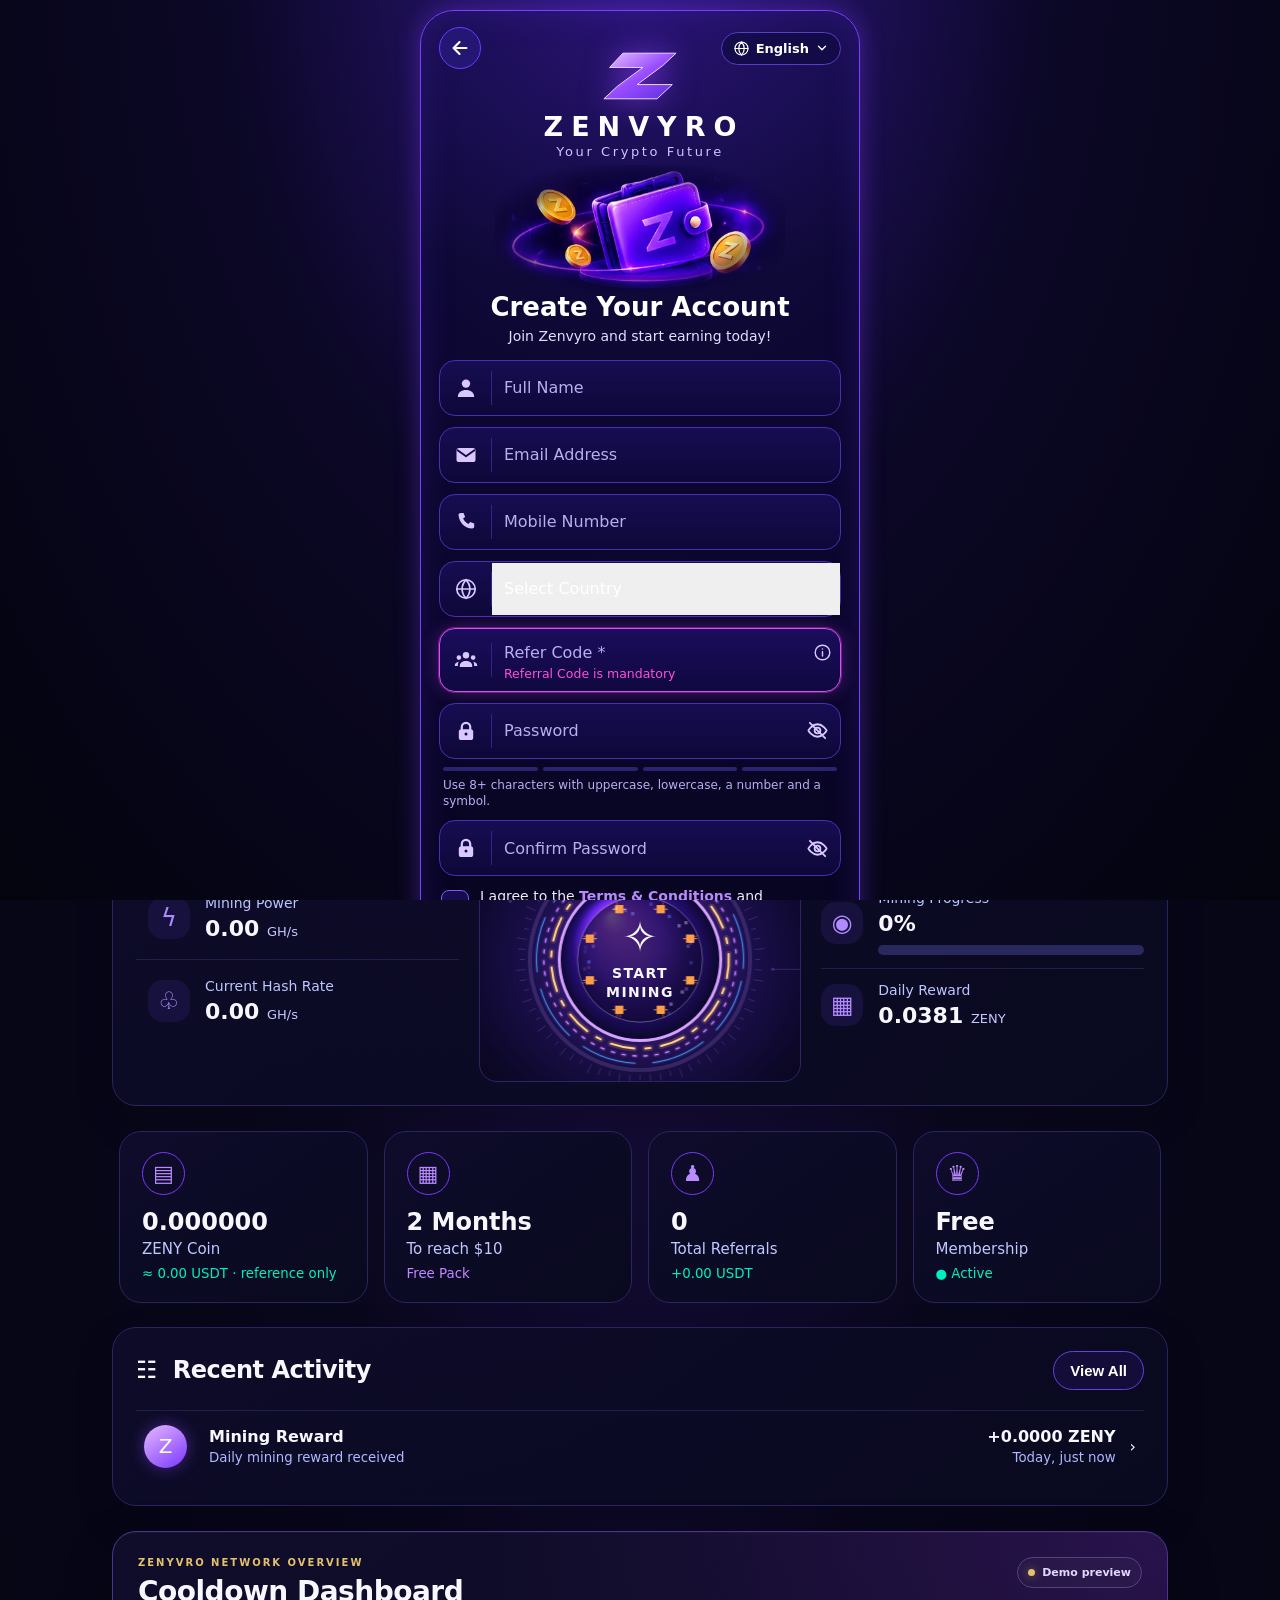
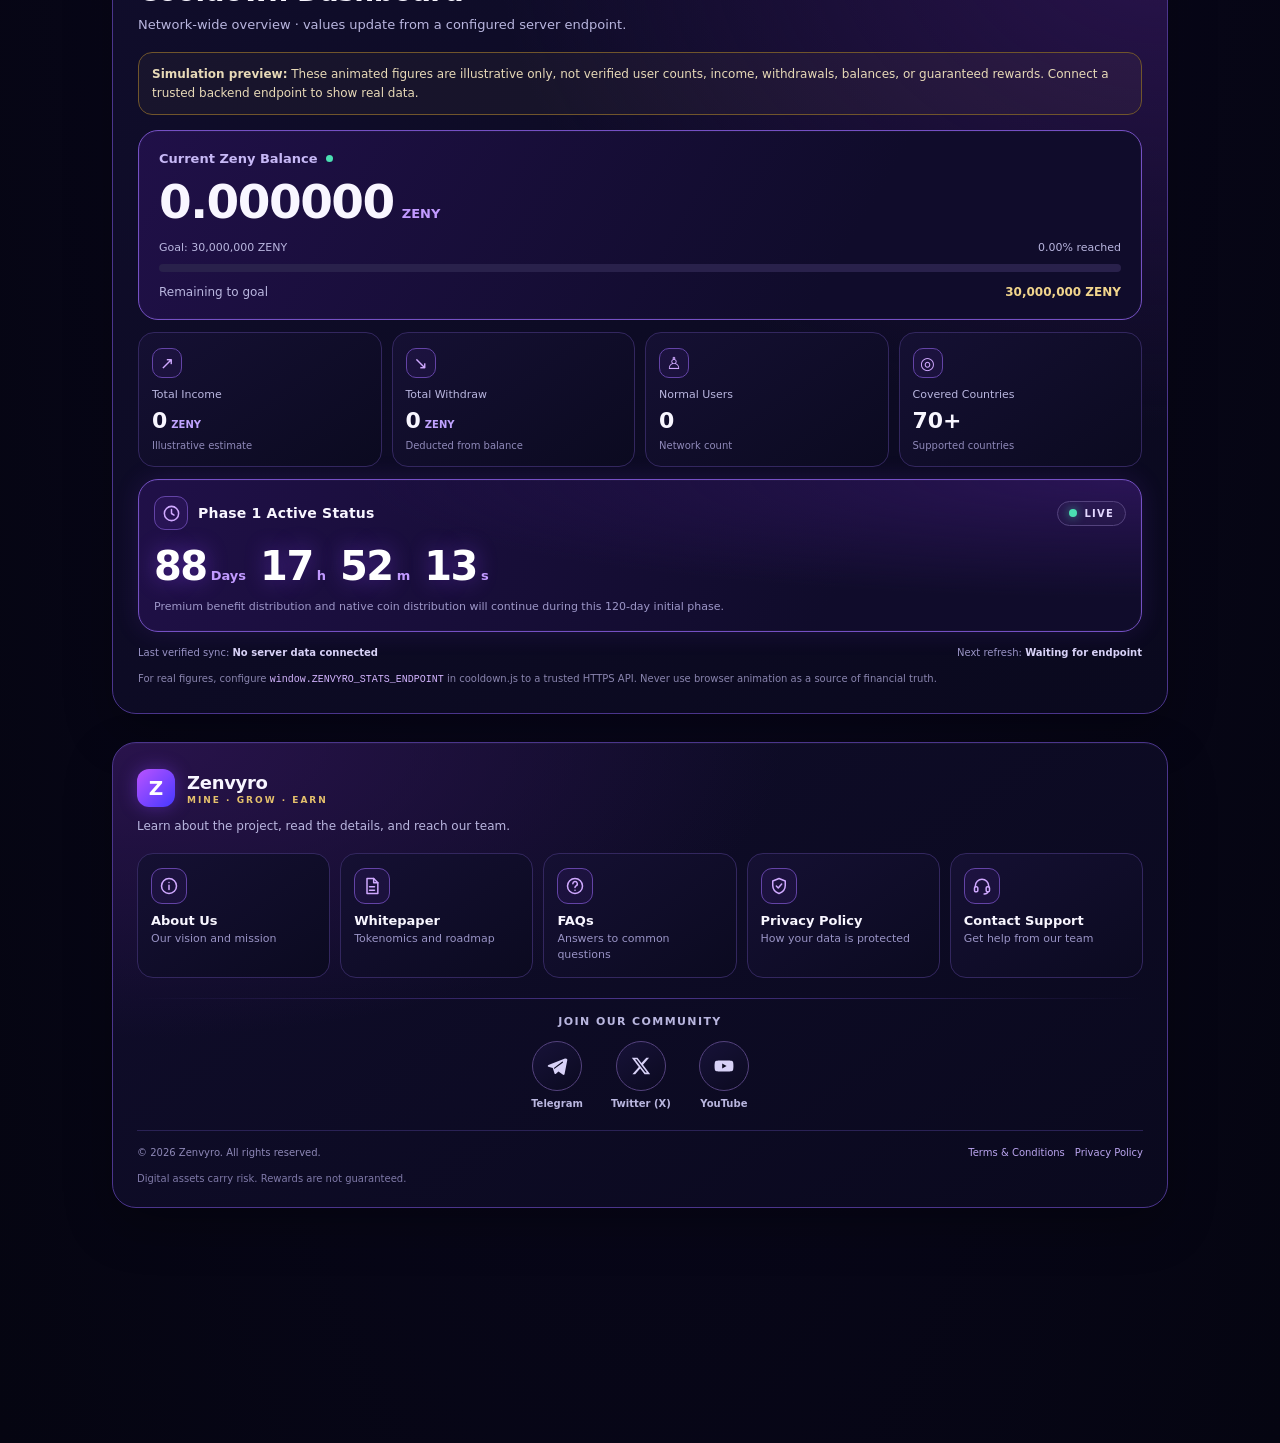
==== commit 06351245: "Add files via upload" ====
--- a/index.html
+++ b/index.html
@@ -118,24 +118,25 @@
 function selectPack(name,price){closeModal();toast(name==='Free Pack'?'Free Pack selected':`${name} selected (${price}). Payment is not connected.`)}
 function walletAction(action){toast(action+' is not available until payment integration is configured')}
 function copyReferral(){const code='ZENV-NEW-MEMBER';if(navigator.clipboard&&navigator.clipboard.writeText){navigator.clipboard.writeText(code).then(()=>toast('Referral code copied')).catch(()=>toast('Referral code: '+code))}else{toast('Referral code: '+code)}}
-</script>  <script src="countries.js?v=20261114q" defer></script>
-<script src="member-id.js?v=20261114q" defer></script>
-<script src="site-settings.js?v=20261114q" defer></script>
-<script src="legal.js?v=20261114q" defer></script>
-<script src="auth.js?v=20261114q" defer></script>
-<script src="cooldown.js?v=20261114q" defer></script>
-<script src="phase-footer.js?v=20261114q" defer></script>
-<script src="zenvyro-api.js?v=20261114q" defer></script>
-<script src="purchase.js?v=20261114q" defer></script>
-<script src="mining.js?v=20261114q" defer></script>
-<script src="referral.js?v=20261114q" defer></script>
-<script src="exchange.js?v=20261114q" defer></script>
-<script src="wallet.js?v=20261114q" defer></script>
-<script src="account.js?v=20261114q" defer></script>
-<script src="levels.js?v=20261114q" defer></script>
-<script src="nft-catalog.js?v=20261114q" defer></script>
-<script src="market.js?v=20261114q" defer></script>
-<script src="leaderboard.js?v=20261114q" defer></script>
+</script>  <script src="countries.js?v=20261114r" defer></script>
+<script src="member-id.js?v=20261114r" defer></script>
+<script src="site-settings.js?v=20261114r" defer></script>
+<script src="legal.js?v=20261114r" defer></script>
+<script src="auth.js?v=20261114r" defer></script>
+<script src="cooldown.js?v=20261114r" defer></script>
+<script src="phase-footer.js?v=20261114r" defer></script>
+<script src="zenvyro-api.js?v=20261114r" defer></script>
+<script src="purchase.js?v=20261114r" defer></script>
+<script src="mining.js?v=20261114r" defer></script>
+<script src="referral.js?v=20261114r" defer></script>
+<script src="exchange.js?v=20261114r" defer></script>
+<script src="wallet.js?v=20261114r" defer></script>
+<script src="deposit.js?v=20261114r" defer></script>
+<script src="account.js?v=20261114r" defer></script>
+<script src="levels.js?v=20261114r" defer></script>
+<script src="nft-catalog.js?v=20261114r" defer></script>
+<script src="market.js?v=20261114r" defer></script>
+<script src="leaderboard.js?v=20261114r" defer></script>
 <script>
 /* Home quick buttons: Update News, Community, Invite, Leaderboard (no backend -> nothing is invented) */
 (function(){
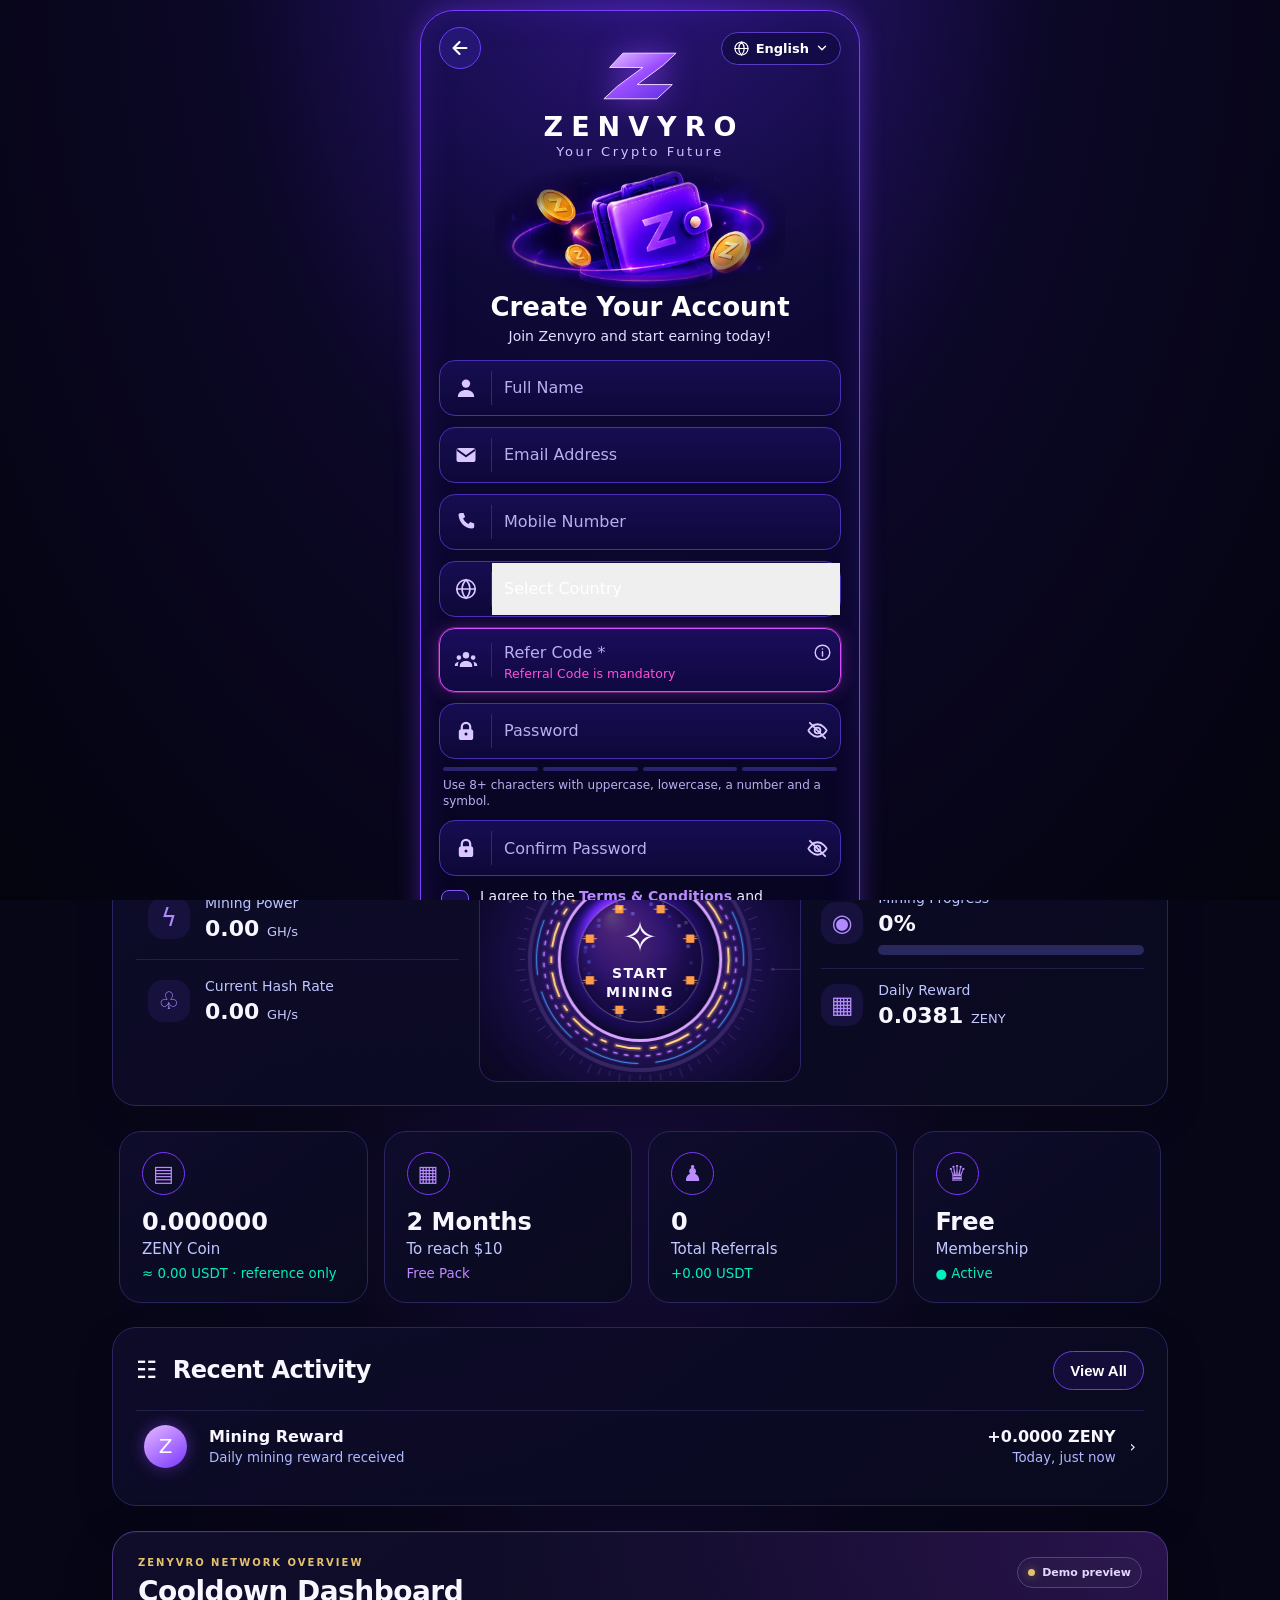
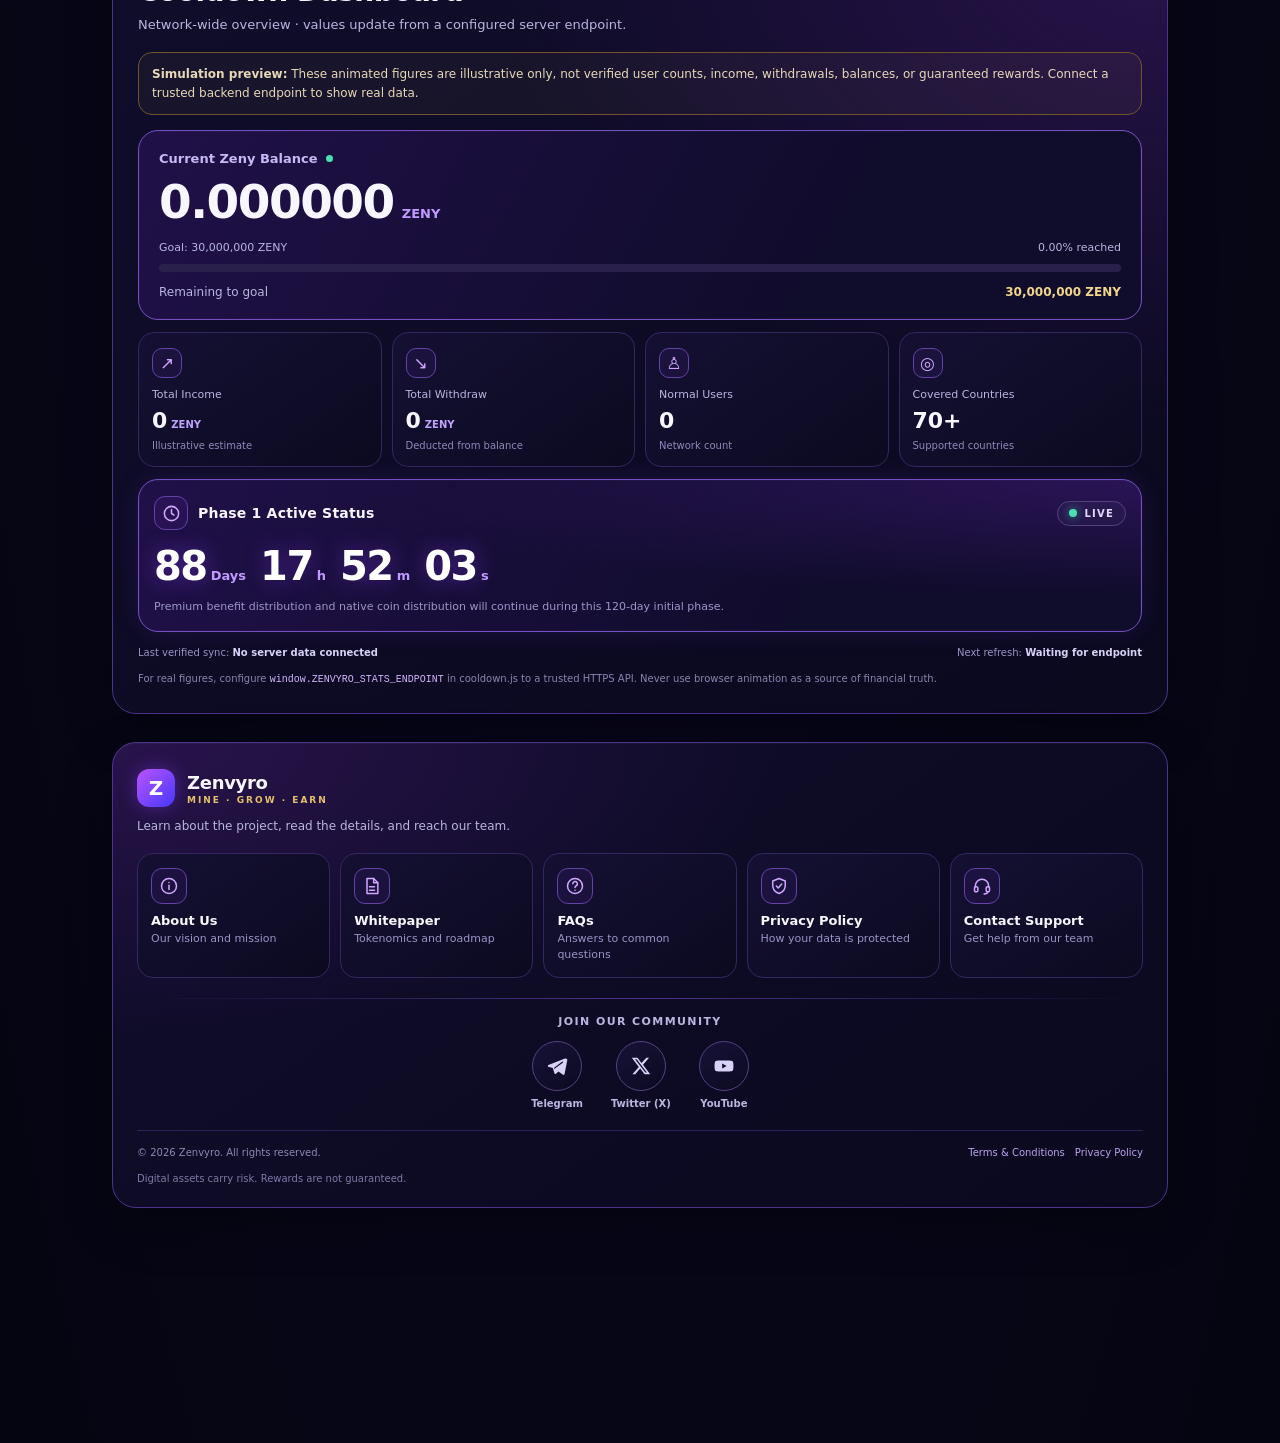
==== commit 50361094: "Add files via upload" ====
--- a/index.html
+++ b/index.html
@@ -118,25 +118,27 @@
 function selectPack(name,price){closeModal();toast(name==='Free Pack'?'Free Pack selected':`${name} selected (${price}). Payment is not connected.`)}
 function walletAction(action){toast(action+' is not available until payment integration is configured')}
 function copyReferral(){const code='ZENV-NEW-MEMBER';if(navigator.clipboard&&navigator.clipboard.writeText){navigator.clipboard.writeText(code).then(()=>toast('Referral code copied')).catch(()=>toast('Referral code: '+code))}else{toast('Referral code: '+code)}}
-</script>  <script src="countries.js?v=20261114r" defer></script>
-<script src="member-id.js?v=20261114r" defer></script>
-<script src="site-settings.js?v=20261114r" defer></script>
-<script src="legal.js?v=20261114r" defer></script>
-<script src="auth.js?v=20261114r" defer></script>
-<script src="cooldown.js?v=20261114r" defer></script>
-<script src="phase-footer.js?v=20261114r" defer></script>
-<script src="zenvyro-api.js?v=20261114r" defer></script>
-<script src="purchase.js?v=20261114r" defer></script>
-<script src="mining.js?v=20261114r" defer></script>
-<script src="referral.js?v=20261114r" defer></script>
-<script src="exchange.js?v=20261114r" defer></script>
-<script src="wallet.js?v=20261114r" defer></script>
-<script src="deposit.js?v=20261114r" defer></script>
-<script src="account.js?v=20261114r" defer></script>
-<script src="levels.js?v=20261114r" defer></script>
-<script src="nft-catalog.js?v=20261114r" defer></script>
-<script src="market.js?v=20261114r" defer></script>
-<script src="leaderboard.js?v=20261114r" defer></script>
+</script>  <script src="countries.js?v=20261114s" defer></script>
+<script src="member-id.js?v=20261114s" defer></script>
+<script src="site-settings.js?v=20261114s" defer></script>
+<script src="legal.js?v=20261114s" defer></script>
+<script src="auth.js?v=20261114s" defer></script>
+<script src="cooldown.js?v=20261114s" defer></script>
+<script src="phase-footer.js?v=20261114s" defer></script>
+<script src="zenvyro-api.js?v=20261114s" defer></script>
+<script src="purchase.js?v=20261114s" defer></script>
+<script src="mining.js?v=20261114s" defer></script>
+<script src="referral.js?v=20261114s" defer></script>
+<script src="exchange.js?v=20261114s" defer></script>
+<script src="wallet.js?v=20261114s" defer></script>
+<script src="deposit.js?v=20261114s" defer></script>
+<script src="withdraw.js?v=20261114s" defer></script>
+<script src="transfer.js?v=20261114s" defer></script>
+<script src="account.js?v=20261114s" defer></script>
+<script src="levels.js?v=20261114s" defer></script>
+<script src="nft-catalog.js?v=20261114s" defer></script>
+<script src="market.js?v=20261114s" defer></script>
+<script src="leaderboard.js?v=20261114s" defer></script>
 <script>
 /* Home quick buttons: Update News, Community, Invite, Leaderboard (no backend -> nothing is invented) */
 (function(){
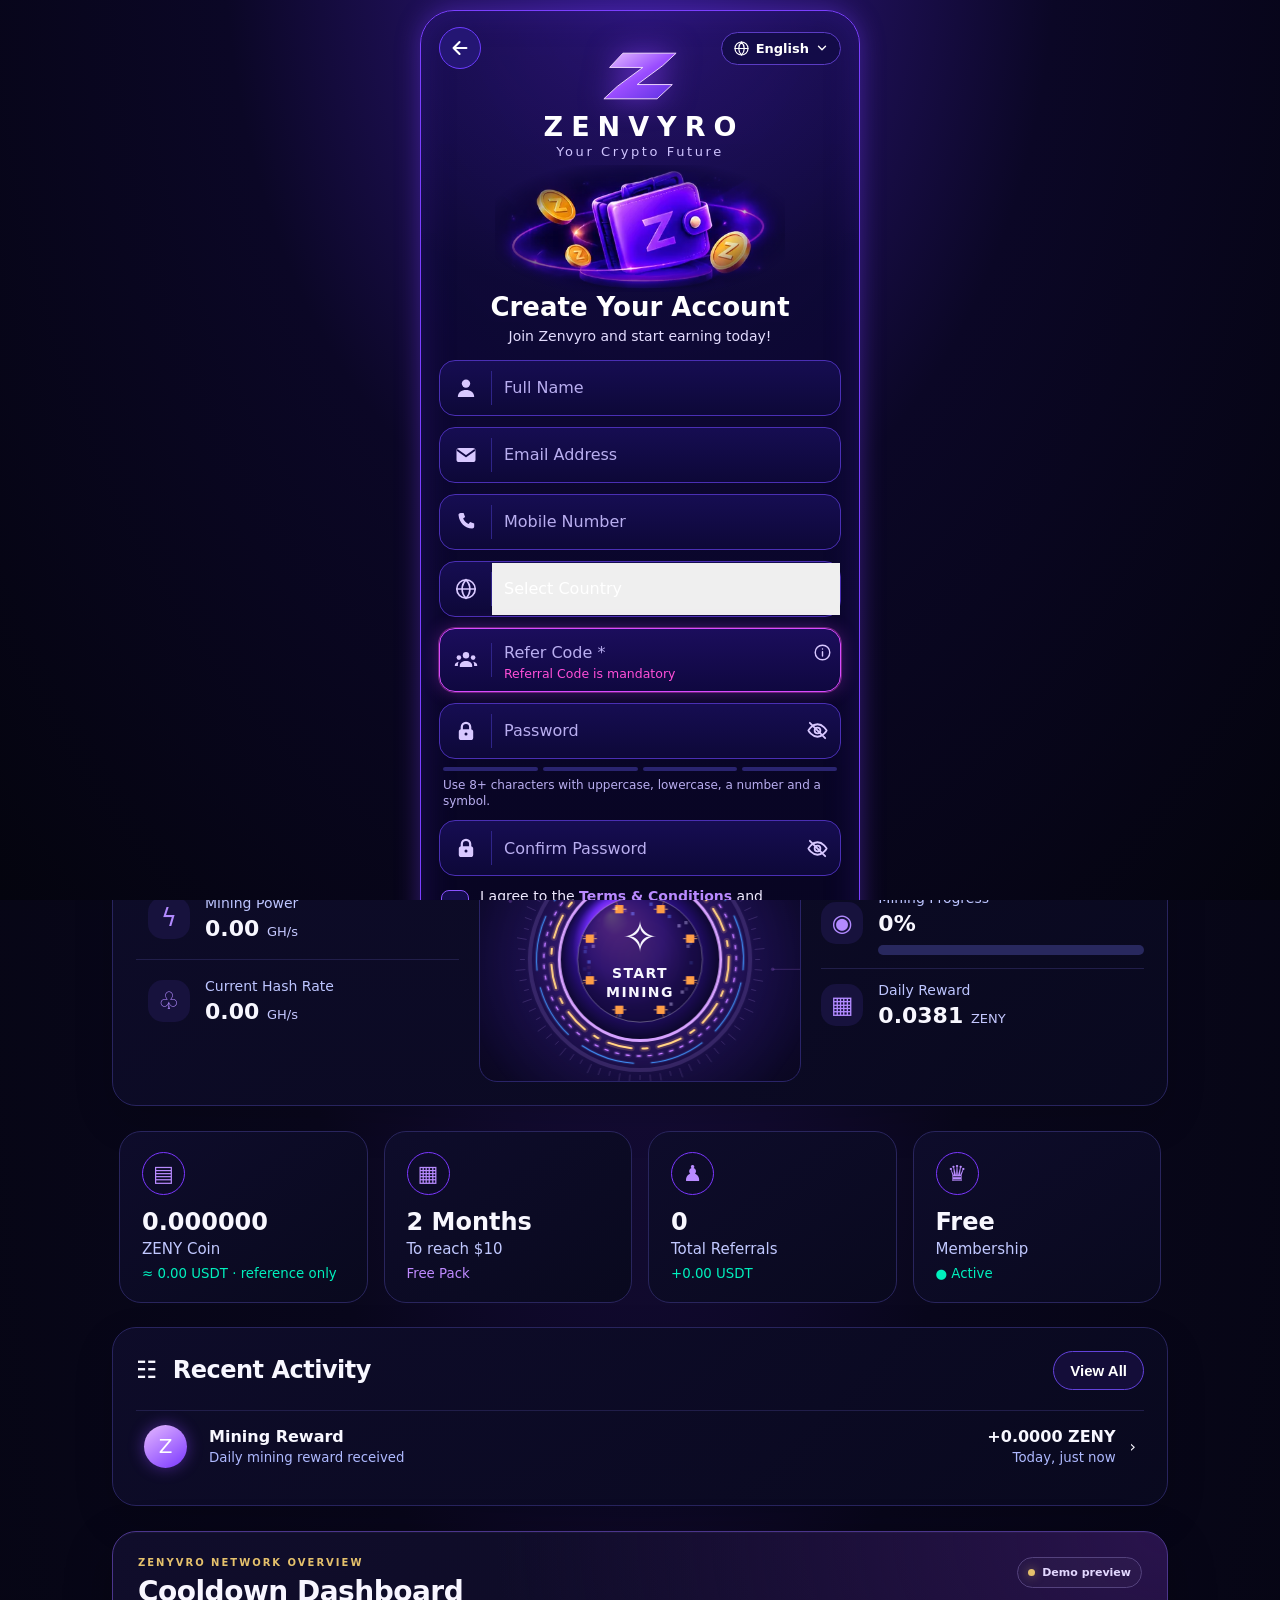
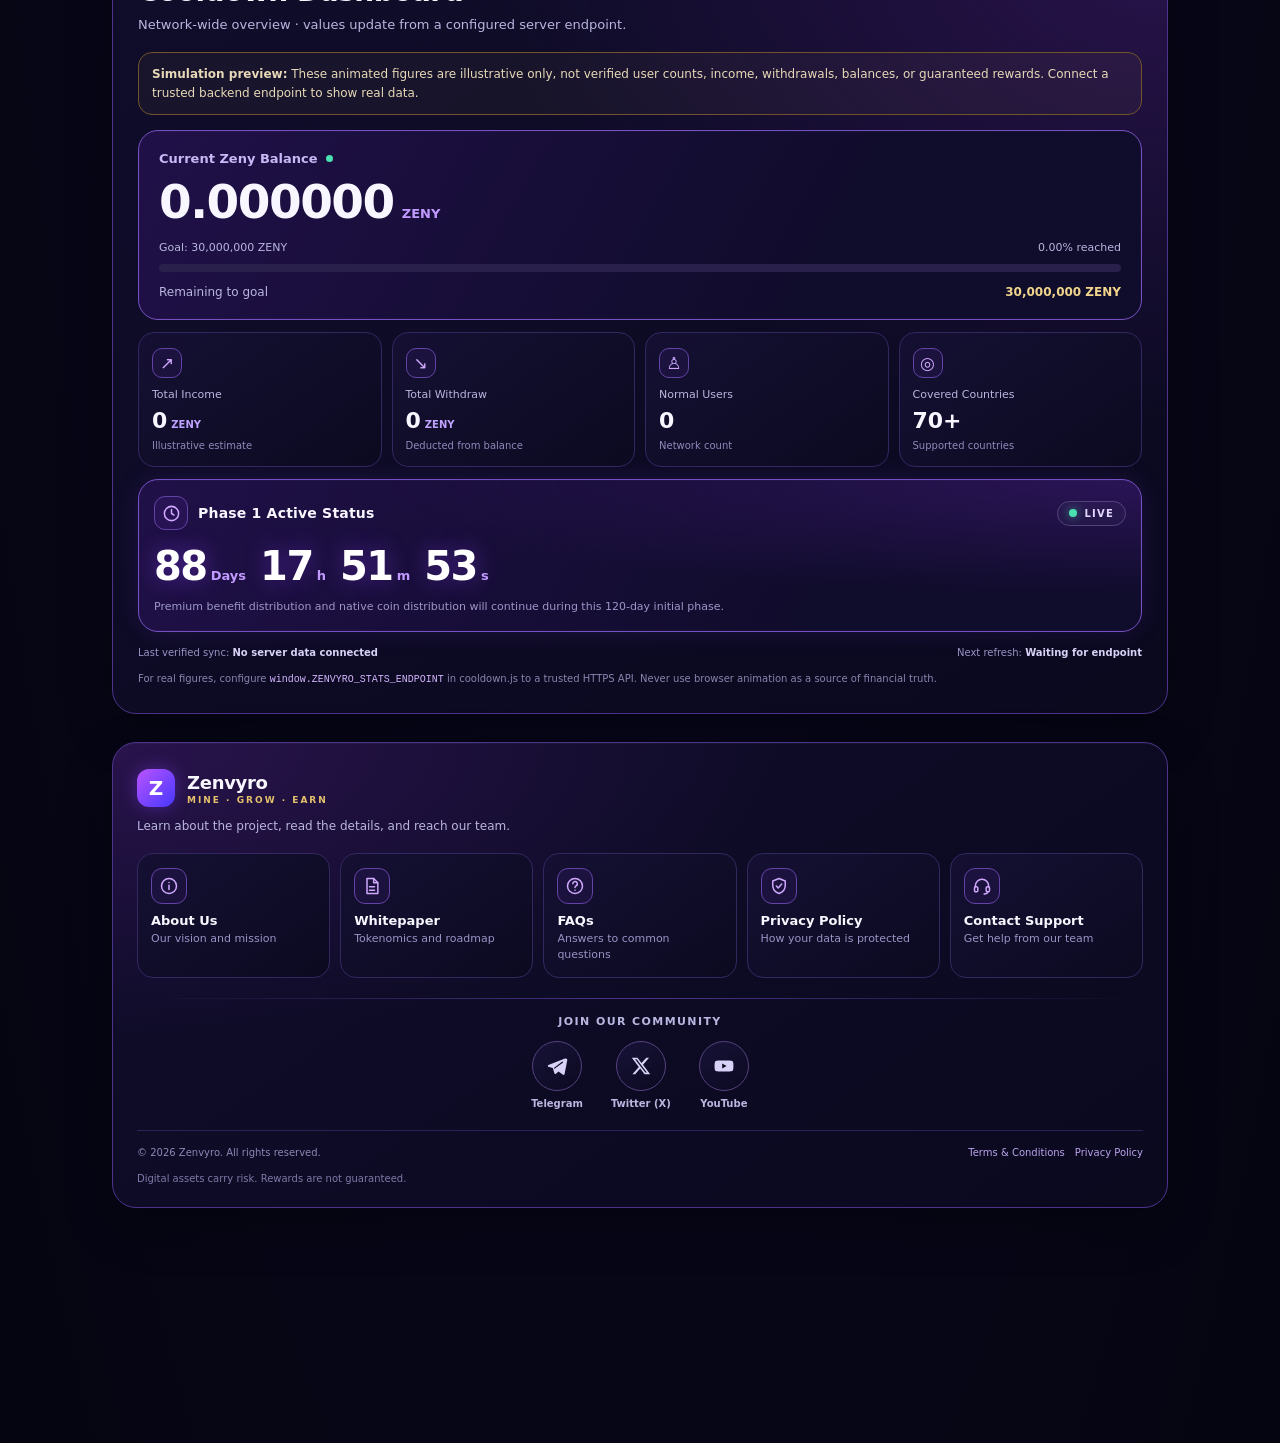
==== commit f881d717: "Add files via upload" ====
--- a/index.html
+++ b/index.html
@@ -118,27 +118,27 @@
 function selectPack(name,price){closeModal();toast(name==='Free Pack'?'Free Pack selected':`${name} selected (${price}). Payment is not connected.`)}
 function walletAction(action){toast(action+' is not available until payment integration is configured')}
 function copyReferral(){const code='ZENV-NEW-MEMBER';if(navigator.clipboard&&navigator.clipboard.writeText){navigator.clipboard.writeText(code).then(()=>toast('Referral code copied')).catch(()=>toast('Referral code: '+code))}else{toast('Referral code: '+code)}}
-</script>  <script src="countries.js?v=20261114s" defer></script>
-<script src="member-id.js?v=20261114s" defer></script>
-<script src="site-settings.js?v=20261114s" defer></script>
-<script src="legal.js?v=20261114s" defer></script>
-<script src="auth.js?v=20261114s" defer></script>
-<script src="cooldown.js?v=20261114s" defer></script>
-<script src="phase-footer.js?v=20261114s" defer></script>
-<script src="zenvyro-api.js?v=20261114s" defer></script>
-<script src="purchase.js?v=20261114s" defer></script>
-<script src="mining.js?v=20261114s" defer></script>
-<script src="referral.js?v=20261114s" defer></script>
-<script src="exchange.js?v=20261114s" defer></script>
-<script src="wallet.js?v=20261114s" defer></script>
-<script src="deposit.js?v=20261114s" defer></script>
-<script src="withdraw.js?v=20261114s" defer></script>
-<script src="transfer.js?v=20261114s" defer></script>
-<script src="account.js?v=20261114s" defer></script>
-<script src="levels.js?v=20261114s" defer></script>
-<script src="nft-catalog.js?v=20261114s" defer></script>
-<script src="market.js?v=20261114s" defer></script>
-<script src="leaderboard.js?v=20261114s" defer></script>
+</script>  <script src="countries.js?v=20261114t" defer></script>
+<script src="member-id.js?v=20261114t" defer></script>
+<script src="site-settings.js?v=20261114t" defer></script>
+<script src="legal.js?v=20261114t" defer></script>
+<script src="auth.js?v=20261114t" defer></script>
+<script src="cooldown.js?v=20261114t" defer></script>
+<script src="phase-footer.js?v=20261114t" defer></script>
+<script src="zenvyro-api.js?v=20261114t" defer></script>
+<script src="purchase.js?v=20261114t" defer></script>
+<script src="mining.js?v=20261114t" defer></script>
+<script src="referral.js?v=20261114t" defer></script>
+<script src="exchange.js?v=20261114t" defer></script>
+<script src="wallet.js?v=20261114t" defer></script>
+<script src="deposit.js?v=20261114t" defer></script>
+<script src="withdraw.js?v=20261114t" defer></script>
+<script src="transfer.js?v=20261114t" defer></script>
+<script src="account.js?v=20261114t" defer></script>
+<script src="levels.js?v=20261114t" defer></script>
+<script src="nft-catalog.js?v=20261114t" defer></script>
+<script src="market.js?v=20261114t" defer></script>
+<script src="leaderboard.js?v=20261114t" defer></script>
 <script>
 /* Home quick buttons: Update News, Community, Invite, Leaderboard (no backend -> nothing is invented) */
 (function(){
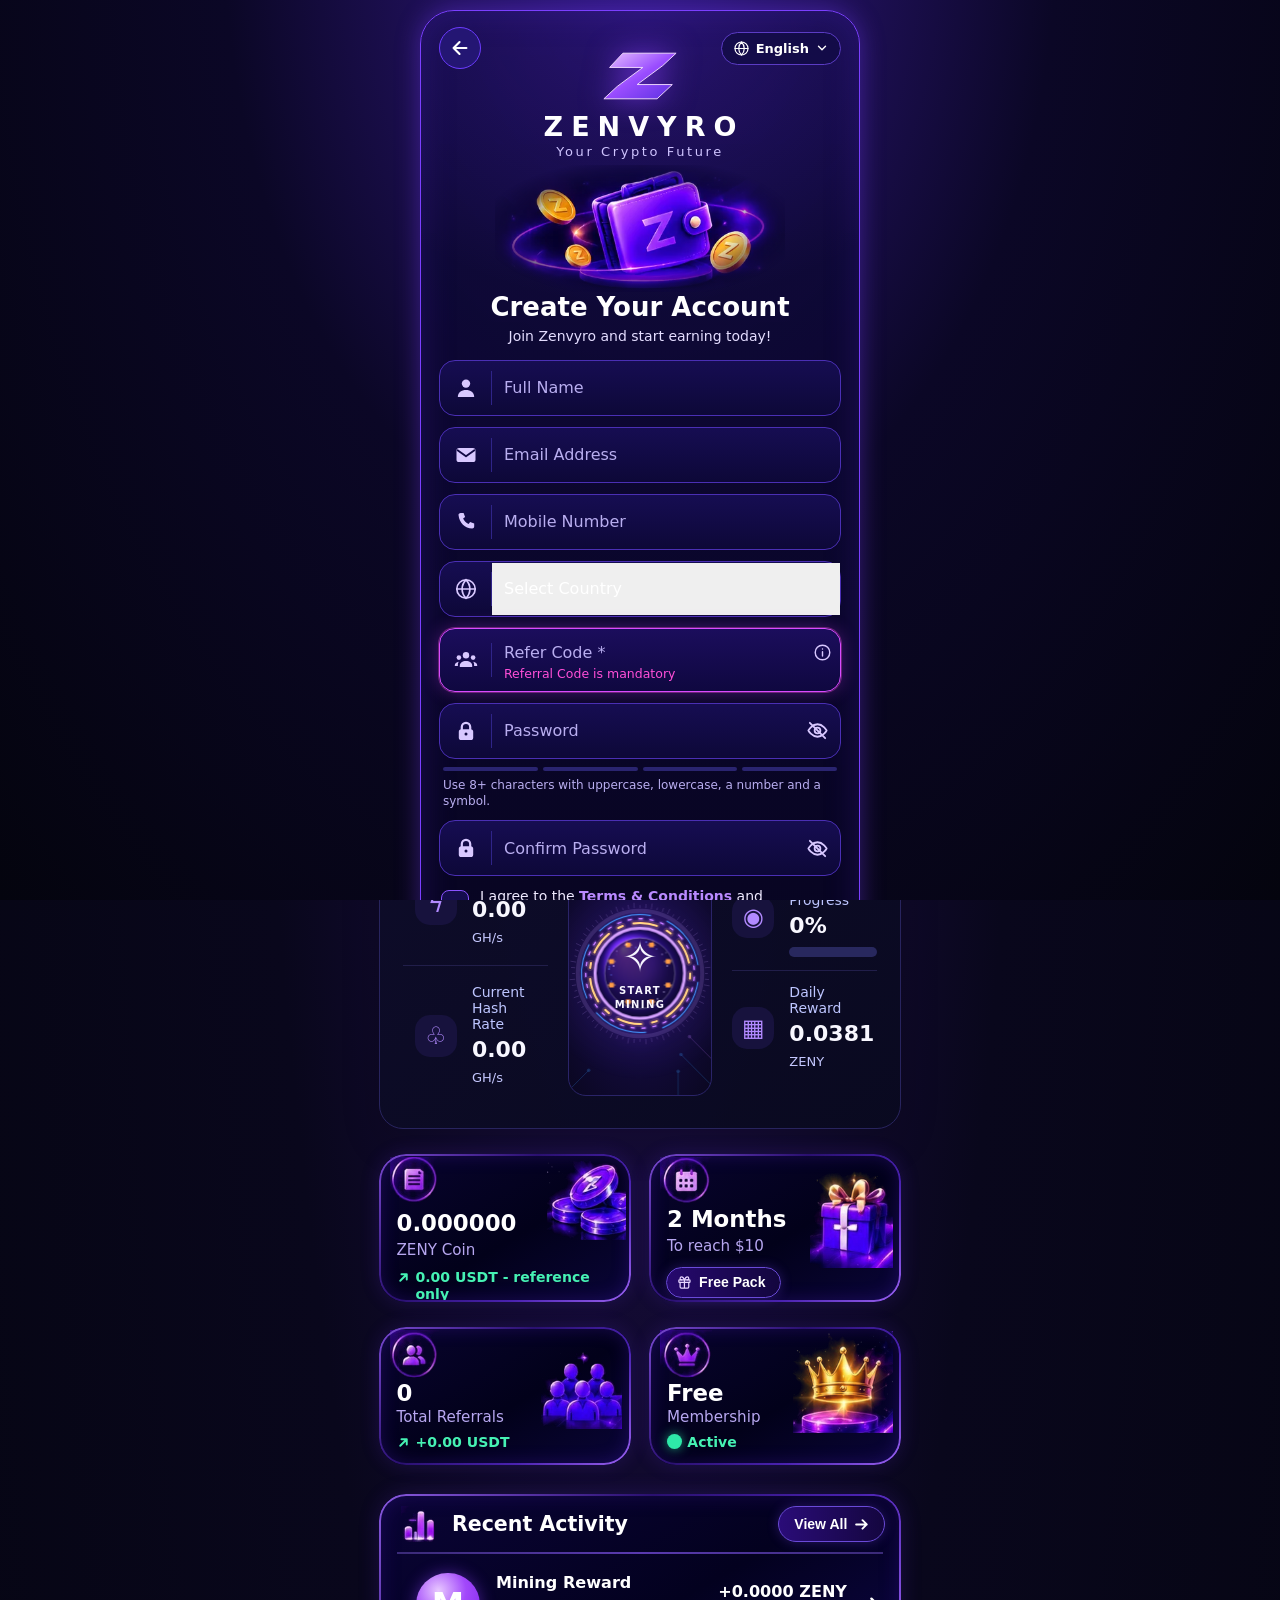
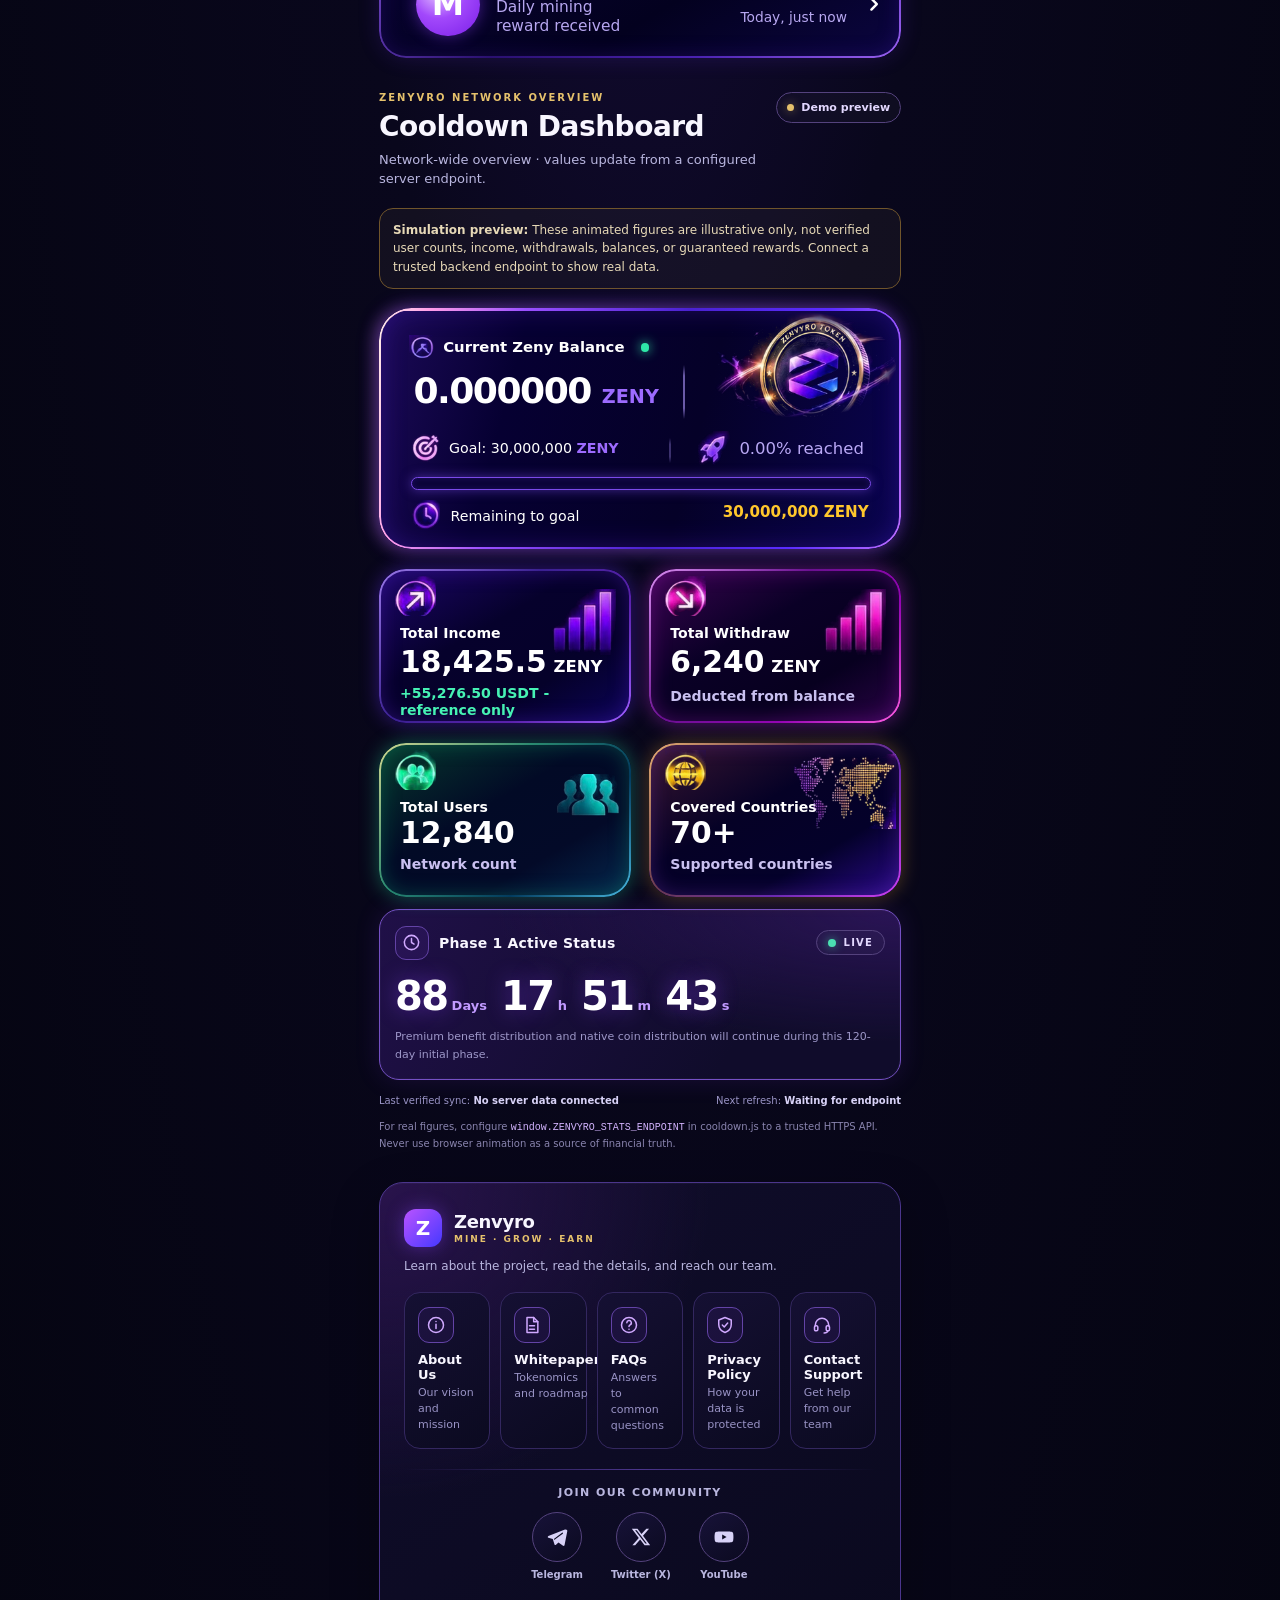
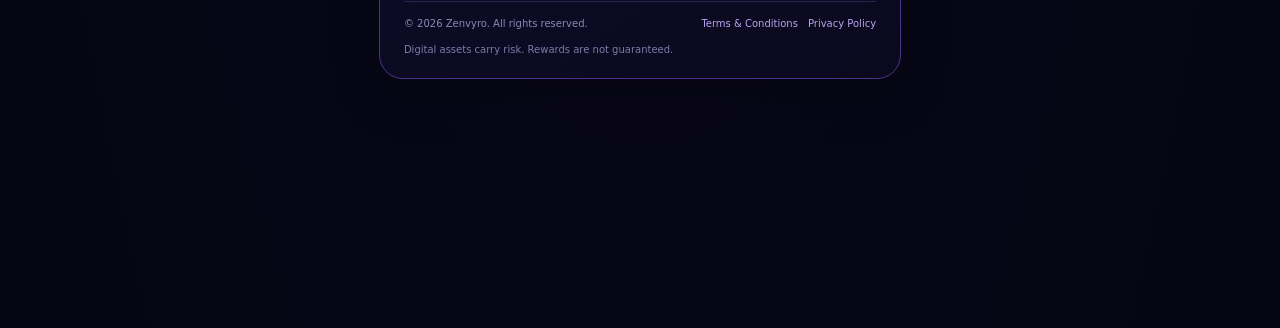
==== commit 26884b2d: "Add files via upload" ====
--- a/index.html
+++ b/index.html
@@ -12,15 +12,24 @@
 </style>  <link rel="stylesheet" href="cooldown-style.css">
 <link rel="stylesheet" href="phase-footer.css">
 <link rel="stylesheet" href="purchase.css">
+<link rel="stylesheet" href="home.css?v=20261114u">
 </head>
 <body><div class="app">
-<header class="top"><div class="brand"><div class="brand-mark">Z</div><div>Zenvyro<span class="tagline">MINE · GROW · EARN</span></div></div><div class="actions"><button class="circle" onclick="toast('No new notifications')" aria-label="Notifications">♧</button><button class="circle" onclick="toast('Account settings')" aria-label="Account">♙</button></div></header>
-<section class="welcome"><div><small>Welcome Back,</small><h1>Sadiqur Rahman ✦</h1><p>Your digital assets, in motion.</p></div><div class="rate-pill"><span class="zcoin">Z</span>1 ZENY = 3 USDT⌄</div></section>
-<section class="balance"><div class="balance-label">Account Balance ◉</div><div class="balance-num">1,280.50 <span>USDT</span></div><div class="gain">↗ +2.84% <small>(This month)</small></div></section>
-<section class="quick"><button onclick="zvhNews()" aria-label="Update News"><span class="ico" style="position:relative"><svg viewBox="0 0 24 24" width="1em" height="1em" fill="currentColor" aria-hidden="true" style="display:block"><path d="M4 5.5A1.5 1.5 0 0 1 5.5 4H17a1.5 1.5 0 0 1 1.5 1.5V8H20a1 1 0 0 1 1 1v8.5a2.5 2.5 0 0 1-2.5 2.5H6A3 3 0 0 1 3 17V5.5zM6.5 7v3h9V7h-9zm0 5v1.6h9V12h-9zm0 3.2v1.6H12v-1.6H6.5zM18.5 10v7.5a.5.5 0 0 0 1 0V10h-1z"/></svg><i id="zvhNewsDot" style="display:none;position:absolute;top:-6px;right:-14px;width:11px;height:11px;border-radius:50%;background:#ff2d4f;box-shadow:0 0 8px #ff2d4f"></i></span><span style="font-size:clamp(10.5px,3vw,13px)">Update News ›</span></button><button onclick="zvhCommunity()"><span class="ico"><svg viewBox="0 0 24 24" width="1em" height="1em" fill="currentColor" aria-hidden="true" style="display:block"><circle cx="12" cy="7.2" r="3.2"/><path d="M5.8 19v-1.6c0-2.5 2.6-4.4 6.2-4.4s6.2 1.9 6.2 4.4V19z"/><circle cx="4.9" cy="9.6" r="2.3"/><path d="M0.8 17.2c0-1.8 1.7-3.2 4-3.5-.6.8-.9 1.7-.9 2.7v1.6H.8z"/><circle cx="19.1" cy="9.6" r="2.3"/><path d="M23.2 17.2c0-1.8-1.7-3.2-4-3.5.6.8.9 1.7.9 2.7v1.6h3.1z"/></svg></span><span style="white-space:nowrap;font-size:clamp(10.5px,3vw,13px)">Community ›</span></button><button onclick="zvhInvite()"><span class="ico"><svg viewBox="0 0 24 24" width="1em" height="1em" fill="currentColor" aria-hidden="true" style="display:block"><circle cx="10" cy="7.5" r="4"/><path d="M2.5 20v-1.4c0-3 3.3-5.1 7.5-5.1s7.5 2.1 7.5 5.1V20z"/><path d="M19 4.5v2.2h-2.2v1.8H19v2.2h1.8V8.5H23V6.7h-2.2V4.5z"/></svg></span><span style="white-space:nowrap;font-size:clamp(10.5px,3vw,13px)">Invite ›</span></button><button onclick="zvhBoard()"><span class="ico"><svg viewBox="0 0 24 24" width="1em" height="1em" fill="currentColor" aria-hidden="true" style="display:block"><path d="M7 3.5h10v5a5 5 0 0 1-10 0v-5z"/><path d="M7 5H3.5v1.2c0 2 1.4 3.6 3.7 4l.3-1.8c-1-.3-1.5-1-1.6-1.7H7zM17 5h3.5v1.2c0 2-1.4 3.6-3.7 4l-.3-1.8c1-.3 1.5-1 1.6-1.7H17z"/><path d="M10.8 13.4h2.4v2.6h2.3V19H8.5v-3h2.3z"/><path d="M7 20h10v1.5H7z"/></svg></span><span style="white-space:nowrap;font-size:clamp(10.5px,3vw,13px)">Leaderboard ›</span></button></section>
+<header class="top zh-top">
+<div class="zh-brand"><i class="zi zi-logo zh-logo" aria-hidden="true"></i><div class="zh-bt"><b>Zenvyro</b><span>MINE · GROW · EARN</span></div></div>
+<div class="actions"><button class="circle zh-bell" id="zhBell" onclick="zvhBell()" aria-label="Notifications"><svg viewBox="0 0 24 24" fill="none" stroke="#fff" stroke-width="1.8" stroke-linecap="round" stroke-linejoin="round" aria-hidden="true"><path d="M6 9a6 6 0 1 1 12 0c0 5 2 6.5 2 6.5H4S6 14 6 9z"/><path d="M10 19a2 2 0 0 0 4 0"/></svg><i class="zh-dot" id="zhBellDot"></i></button><button class="circle zh-av" aria-label="Account"><b id="zhAvatar">S</b></button></div>
+</header>
+<section class="welcome zh-welcome"><div class="zh-wt"><small>Welcome Back,</small><h1>Sadikur Rahman ✦</h1><p>Your digital assets, in motion.</p><div class="rate-pill zh-rate"><i class="zi zi-pcoin" aria-hidden="true"></i><span id="zhRate">1 ZENY = 3 USDT</span><svg viewBox="0 0 12 12" fill="none" stroke="#fff" stroke-width="1.8" stroke-linecap="round" stroke-linejoin="round" aria-hidden="true"><path d="M2 4l4 4 4-4"/></svg></div></div><i class="zi zi-hero zh-hero" aria-hidden="true"></i></section>
+<section class="balance zh-bal zbd"><i class="zi zi-wallet zh-bw" aria-hidden="true"></i><div class="balance-label">Account Balance <svg viewBox="0 0 24 24" fill="none" stroke="#b9a6ff" stroke-width="2" stroke-linecap="round" stroke-linejoin="round" aria-hidden="true"><path d="M2 12s3.6-7 10-7 10 7 10 7-3.6 7-10 7S2 12 2 12z"/><circle cx="12" cy="12" r="3"/></svg></div><div class="balance-num">0.000000 <span>ZENY</span> <small>≈ $0.00</small></div><div class="gain"><svg class="zh-up" viewBox="0 0 12 13" fill="#2ee87c" aria-hidden="true"><path d="M6 0l5.6 6.2H8V13H4V6.2H.4z"/></svg>0.000000 ZENY <small>(Total mined)</small></div><div class="zh-bars" aria-hidden="true"><b></b><b></b><b></b><b></b><b></b><b></b><b></b></div></section>
+<section class="quick zh-quick"><button onclick="zvhNews()" aria-label="Update News"><span class="ico" style="position:relative"><svg viewBox="0 0 24 24" width="1em" height="1em" fill="currentColor" aria-hidden="true"><path d="M4 5.5A1.5 1.5 0 0 1 5.5 4H17a1.5 1.5 0 0 1 1.5 1.5V8H20a1 1 0 0 1 1 1v8.5a2.5 2.5 0 0 1-2.5 2.5H6A3 3 0 0 1 3 17V5.5zM6.5 7v3h9V7h-9zm0 5v1.6h9V12h-9zm0 3.2v1.6H12v-1.6H6.5zM18.5 10v7.5a.5.5 0 0 0 1 0V10h-1z"/></svg><i id="zvhNewsDot" style="display:none;position:absolute;top:-6px;right:-14px;width:11px;height:11px;border-radius:50%;background:#ff2d4f;box-shadow:0 0 8px #ff2d4f"></i></span><span class="lb">Update News ›</span></button><button onclick="zvhCommunity()"><span class="ico"><svg viewBox="0 0 24 24" width="1em" height="1em" fill="currentColor" aria-hidden="true"><circle cx="12" cy="7.2" r="3.2"/><path d="M5.8 19v-1.6c0-2.5 2.6-4.4 6.2-4.4s6.2 1.9 6.2 4.4V19z"/><circle cx="4.9" cy="9.6" r="2.3"/><path d="M0.8 17.2c0-1.8 1.7-3.2 4-3.5-.6.8-.9 1.7-.9 2.7v1.6H.8z"/><circle cx="19.1" cy="9.6" r="2.3"/><path d="M23.2 17.2c0-1.8-1.7-3.2-4-3.5.6.8.9 1.7.9 2.7v1.6h3.1z"/></svg></span><span class="lb">Community ›</span></button><button onclick="zvhInvite()"><span class="ico"><svg viewBox="0 0 24 24" width="1em" height="1em" fill="currentColor" aria-hidden="true"><circle cx="10" cy="7.5" r="4"/><path d="M2.5 20v-1.4c0-3 3.3-5.1 7.5-5.1s7.5 2.1 7.5 5.1V20z"/><path d="M19 4.5v2.2h-2.2v1.8H19v2.2h1.8V8.5H23V6.7h-2.2V4.5z"/></svg></span><span class="lb">Invite ›</span></button><button onclick="zvhBoard()"><span class="ico"><svg viewBox="0 0 24 24" width="1em" height="1em" fill="currentColor" aria-hidden="true"><path d="M7 3.5h10v5a5 5 0 0 1-10 0v-5z"/><path d="M7 5H3.5v1.2c0 2 1.4 3.6 3.7 4l.3-1.8c-1-.3-1.5-1-1.6-1.7H7zM17 5h3.5v1.2c0 2-1.4 3.6-3.7 4l-.3-1.8c1-.3 1.5-1 1.6-1.7H17z"/><path d="M10.8 13.4h2.4v2.6h2.3V19H8.5v-3h2.3z"/><path d="M7 20h10v1.5H7z"/></svg></span><span class="lb">Leaderboard ›</span></button></section>
 <section class="panel" id="miningPanel"><div class="panel-head"><h2>⚒ &nbsp;Mining Overview</h2><button class="detail" onclick="toast('Mining details')">Details ›</button></div><div class="mining-layout"><div class="metrics"><div class="metric"><div class="metric-ico">ϟ</div><div><small>Mining Power</small><strong id="power">0.00 <em>GH/s</em></strong></div></div><div class="metric"><div class="metric-ico">♧</div><div><small>Current Hash Rate</small><strong id="hash">0.00 <em>GH/s</em></strong></div></div></div><div class="orb-area"><div class="orb"><div class="orb-core"><div class="spark">✧</div><strong>ZENY COIN</strong></div></div></div><div class="mining-side"><div class="metric" style="grid-column:1/-1"><div class="metric-ico">◉</div><div style="flex:1"><small>Mining Progress</small><strong><span id="progressText">0%</span></strong><div class="progress"><span id="progressBar"></span></div></div></div><div class="metric" style="grid-column:1/-1"><div class="metric-ico">▦</div><div><small>Daily Reward</small><strong><span id="reward">0.0000</span> <em>ZENY</em></strong></div></div></div></div></section>
-<section class="stats"><div class="stat"><div class="stat-icon">▤</div><strong id="coinBalance">0.0000</strong><p>ZENY Coin</p><small>≈ 0.00 USDT · reference only</small></div><div class="stat"><div class="stat-icon">▦</div><strong>2 Months</strong><p>To reach $10</p><small style="color:#bf8aff">Free Pack</small></div><div class="stat"><div class="stat-icon">♟</div><strong>0</strong><p>Total Referrals</p><small>+0.00 USDT</small></div><div class="stat"><div class="stat-icon">♛</div><strong>Free</strong><p>Membership</p><small>● Active</small></div></section>
-<section class="panel"><div class="panel-head"><h2>☷ &nbsp;Recent Activity</h2><button class="detail" onclick="toast('Showing recent activity')">View All</button></div><div class="activity-row"><span class="zcoin">Z</span><div class="activity-info"><strong>Mining Reward</strong><small>Daily mining reward received</small></div><div class="activity-amount">+0.0000 ZENY<small>Today, just now</small></div><span>›</span></div></section>
+<section class="zh-stats" id="zhStats">
+<article class="zh-st zbd zh-s1"><i class="zi zi-icdoc" aria-hidden="true"></i><strong id="coinBalance">0.000000</strong><p>ZENY Coin</p><small class="zh-g">0.00 USDT - reference only</small><i class="zi zi-coins zh-sa" aria-hidden="true"></i></article>
+<article class="zh-st zbd zh-s2"><i class="zi zi-iccal" aria-hidden="true"></i><strong id="zhReach">2 Months</strong><p id="zhReachSub">To reach $10</p><button class="zh-pill" type="button" onclick="showSection('membership')"><svg viewBox="0 0 24 24" fill="none" stroke="#e6d4ff" stroke-width="2" stroke-linecap="round" stroke-linejoin="round" aria-hidden="true"><rect x="3" y="8" width="18" height="4" rx="1"/><path d="M12 8v13M5 12v7a2 2 0 0 0 2 2h10a2 2 0 0 0 2-2v-7M7.5 8a2.5 2.5 0 1 1 0-5C10 3 12 8 12 8s2-5 4.5-5a2.5 2.5 0 1 1 0 5"/></svg><span id="zhPack">Free Pack</span></button><i class="zi zi-gift zh-sa" aria-hidden="true"></i></article>
+<article class="zh-st zbd zh-s3"><i class="zi zi-icppl" aria-hidden="true"></i><strong id="zhRefCount">0</strong><p>Total Referrals</p><small class="zh-g" id="zhRefUsdt">+0.00 USDT</small><i class="zi zi-ppl zh-sa" aria-hidden="true"></i></article>
+<article class="zh-st zbd zh-s4"><i class="zi zi-iccrown" aria-hidden="true"></i><strong id="zhTier">Free</strong><p>Membership</p><small class="zh-on"><i class="zh-ld"></i><span id="zhTierSt">Active</span></small><i class="zi zi-crown zh-sa" aria-hidden="true"></i></article>
+</section>
+<section class="zh-act zbd" id="zhAct" aria-labelledby="zhActT"><div class="zh-ah"><i class="zi zi-actic" aria-hidden="true"></i><b id="zhActT">Recent Activity</b><button class="zh-all" type="button" onclick="zvhActAll()">View All <svg viewBox="0 0 14 14" fill="none" stroke="#fff" stroke-width="1.8" stroke-linecap="round" stroke-linejoin="round" aria-hidden="true"><path d="M2 7h10M8 3l4 4-4 4"/></svg></button></div><div id="zhActList"><div class="zh-ai"><span class="zh-az">Z</span><div class="zh-am"><b>Mining Reward</b><span>Daily mining reward received</span></div><div class="zh-ar"><b>+0.0000 ZENY</b><span>Today, just now</span></div><svg viewBox="0 0 12 12" fill="none" stroke="#fff" stroke-width="1.8" stroke-linecap="round" stroke-linejoin="round" aria-hidden="true"><path d="M4 2l4 4-4 4"/></svg></div></div></section>
 
 <section class="cooldown-dashboard" id="cooldownDashboard" aria-labelledby="cooldownTitle">
   <div class="cd-heading">
@@ -37,22 +46,21 @@
     income, withdrawals, balances, or guaranteed rewards. Connect a trusted backend endpoint to show real data.
   </div>
 
-  <div class="cd-main-balance">
+  <div class="cd-main-balance zh-cdm zbd">
+    <i class="zi zi-icpick zh-pk" aria-hidden="true"></i>
     <div class="cd-balance-label">Current Zeny Balance <span class="cd-live-dot"></span></div>
     <div class="cd-balance-value"><span id="cdCurrentBalance">0</span><small>ZENY</small></div>
-    <div class="cd-balance-foot">
-      <span>Goal: 30,000,000 ZENY</span>
-      <span id="cdGoalPercent">0.00% reached</span>
-    </div>
+    <span class="zh-cdv" aria-hidden="true"></span><i class="zi zi-token zh-tok" aria-hidden="true"></i>
+    <div class="cd-balance-foot"><span class="zh-goal"><i class="zi zi-icgoal" aria-hidden="true"></i><em>Goal: <span id="cdGoalTxt">30,000,000</span> <i class="t">ZENY</i></em></span><span class="zh-cdv2" aria-hidden="true"></span><span class="zh-rch"><i class="zi zi-icrocket" aria-hidden="true"></i><b id="cdGoalPercent">0.00% reached</b></span></div>
     <div class="cd-progress"><span id="cdGoalBar"></span></div>
-    <div class="cd-remaining">Remaining to goal <strong id="cdRemaining">30,000,000 ZENY</strong></div>
+    <div class="cd-remaining"><span class="zh-rem"><i class="zi zi-icclock" aria-hidden="true"></i>Remaining to goal</span><strong id="cdRemaining">30,000,000 ZENY</strong></div>
   </div>
 
   <div class="cd-metrics">
-    <article class="cd-metric"><span class="cd-metric-icon">↗</span><span class="cd-metric-label">Total Income</span><strong><span id="cdIncome">0</span><small>ZENY</small></strong><em id="cdIncomeCaption">Illustrative estimate</em></article>
-    <article class="cd-metric"><span class="cd-metric-icon">↘</span><span class="cd-metric-label">Total Withdraw</span><strong><span id="cdWithdraw">0</span><small>ZENY</small></strong><em>Deducted from balance</em></article>
-    <article class="cd-metric"><span class="cd-metric-icon">♙</span><span class="cd-metric-label">Normal Users</span><strong id="cdNormalUsers">0</strong><em>Network count</em></article>
-    <article class="cd-metric"><span class="cd-metric-icon">◎</span><span class="cd-metric-label">Covered Countries</span><strong id="cdCountries">70+</strong><em>Supported countries</em></article>
+    <article class="cd-metric zh-m zh-m1 zbd"><i class="zi zi-miup zh-mi" aria-hidden="true"></i><span class="cd-metric-label">Total Income</span><strong><span id="cdIncome">0</span><small>ZENY</small></strong><em id="cdIncomeCaption">+0.00 USDT - reference only</em><i class="zi zi-bars1 zh-ma" aria-hidden="true"></i></article>
+    <article class="cd-metric zh-m zh-m2 zbd"><i class="zi zi-midn zh-mi" aria-hidden="true"></i><span class="cd-metric-label">Total Withdraw</span><strong><span id="cdWithdraw">0</span><small>ZENY</small></strong><em>Deducted from balance</em><i class="zi zi-bars2 zh-ma" aria-hidden="true"></i></article>
+    <article class="cd-metric zh-m zh-m3 zbd"><i class="zi zi-miusr zh-mi" aria-hidden="true"></i><span class="cd-metric-label">Total Users</span><strong id="cdNormalUsers">0</strong><em>Network count</em><i class="zi zi-tppl zh-ma" aria-hidden="true"></i></article>
+    <article class="cd-metric zh-m zh-m4 zbd"><i class="zi zi-miglobe zh-mi" aria-hidden="true"></i><span class="cd-metric-label">Covered Countries</span><strong id="cdCountries">70+</strong><em>Supported countries</em><i class="zi zi-map zh-ma" aria-hidden="true"></i></article>
   </div>
 
   <div class="zph" id="zphBox">
@@ -118,27 +126,28 @@
 function selectPack(name,price){closeModal();toast(name==='Free Pack'?'Free Pack selected':`${name} selected (${price}). Payment is not connected.`)}
 function walletAction(action){toast(action+' is not available until payment integration is configured')}
 function copyReferral(){const code='ZENV-NEW-MEMBER';if(navigator.clipboard&&navigator.clipboard.writeText){navigator.clipboard.writeText(code).then(()=>toast('Referral code copied')).catch(()=>toast('Referral code: '+code))}else{toast('Referral code: '+code)}}
-</script>  <script src="countries.js?v=20261114t" defer></script>
-<script src="member-id.js?v=20261114t" defer></script>
-<script src="site-settings.js?v=20261114t" defer></script>
-<script src="legal.js?v=20261114t" defer></script>
-<script src="auth.js?v=20261114t" defer></script>
-<script src="cooldown.js?v=20261114t" defer></script>
-<script src="phase-footer.js?v=20261114t" defer></script>
-<script src="zenvyro-api.js?v=20261114t" defer></script>
-<script src="purchase.js?v=20261114t" defer></script>
-<script src="mining.js?v=20261114t" defer></script>
-<script src="referral.js?v=20261114t" defer></script>
-<script src="exchange.js?v=20261114t" defer></script>
-<script src="wallet.js?v=20261114t" defer></script>
-<script src="deposit.js?v=20261114t" defer></script>
-<script src="withdraw.js?v=20261114t" defer></script>
-<script src="transfer.js?v=20261114t" defer></script>
-<script src="account.js?v=20261114t" defer></script>
-<script src="levels.js?v=20261114t" defer></script>
-<script src="nft-catalog.js?v=20261114t" defer></script>
-<script src="market.js?v=20261114t" defer></script>
-<script src="leaderboard.js?v=20261114t" defer></script>
+</script>  <script src="countries.js?v=20261114u" defer></script>
+<script src="member-id.js?v=20261114u" defer></script>
+<script src="site-settings.js?v=20261114u" defer></script>
+<script src="legal.js?v=20261114u" defer></script>
+<script src="auth.js?v=20261114u" defer></script>
+<script src="cooldown.js?v=20261114u" defer></script>
+<script src="phase-footer.js?v=20261114u" defer></script>
+<script src="zenvyro-api.js?v=20261114u" defer></script>
+<script src="purchase.js?v=20261114u" defer></script>
+<script src="mining.js?v=20261114u" defer></script>
+<script src="referral.js?v=20261114u" defer></script>
+<script src="exchange.js?v=20261114u" defer></script>
+<script src="wallet.js?v=20261114u" defer></script>
+<script src="deposit.js?v=20261114u" defer></script>
+<script src="withdraw.js?v=20261114u" defer></script>
+<script src="transfer.js?v=20261114u" defer></script>
+<script src="home.js?v=20261114u" defer></script>
+<script src="account.js?v=20261114u" defer></script>
+<script src="levels.js?v=20261114u" defer></script>
+<script src="nft-catalog.js?v=20261114u" defer></script>
+<script src="market.js?v=20261114u" defer></script>
+<script src="leaderboard.js?v=20261114u" defer></script>
 <script>
 /* Home quick buttons: Update News, Community, Invite, Leaderboard (no backend -> nothing is invented) */
 (function(){
--- a/home.css
+++ b/home.css
@@ -0,0 +1,176 @@
+/* Zenvyro Home, built same-to-same from the member's mockup (sections 1, 2 and 3).
+   Every size is written as Nu = N design pixels at a 414 px wide phone; --u scales it, so the page keeps the same shape on every phone width
+   (Nz is the same but never smaller than 10 px, for the small text). The mining box is not touched. */
+.app{--u:calc(min(100vw,560px)/414)}
+body .app{max-width:560px;margin:0 auto;padding:calc(12 * var(--u)) calc(14 * var(--u)) calc(40 * var(--u))}
+
+/* ---------- art pieces (one WebP sprite) ---------- */
+.zi{display:block;flex:none;background-image:url(home-art.webp?v=20261114u);background-repeat:no-repeat;pointer-events:none}
+.zi-hero{width:calc(173.5 * var(--u));height:calc(126.5 * var(--u));background-position:calc(-0 * var(--u)) calc(-0 * var(--u));background-size:calc(300 * var(--u)) calc(374 * var(--u))}
+.zi-token{width:calc(140.5 * var(--u));height:calc(77 * var(--u));background-position:calc(-0 * var(--u)) calc(-127.5 * var(--u));background-size:calc(300 * var(--u)) calc(374 * var(--u))}
+.zi-crown{width:calc(74 * var(--u));height:calc(75.5 * var(--u));background-position:calc(-141.5 * var(--u)) calc(-127.5 * var(--u));background-size:calc(300 * var(--u)) calc(374 * var(--u))}
+.zi-gift{width:calc(61 * var(--u));height:calc(73 * var(--u));background-position:calc(-216.5 * var(--u)) calc(-127.5 * var(--u));background-size:calc(300 * var(--u)) calc(374 * var(--u))}
+.zi-logo{width:calc(89 * var(--u));height:calc(65 * var(--u));background-position:calc(-0 * var(--u)) calc(-205.5 * var(--u));background-size:calc(300 * var(--u)) calc(374 * var(--u))}
+.zi-coins{width:calc(58.5 * var(--u));height:calc(58.5 * var(--u));background-position:calc(-90 * var(--u)) calc(-205.5 * var(--u));background-size:calc(300 * var(--u)) calc(374 * var(--u))}
+.zi-ppl{width:calc(60 * var(--u));height:calc(57 * var(--u));background-position:calc(-149.5 * var(--u)) calc(-205.5 * var(--u));background-size:calc(300 * var(--u)) calc(374 * var(--u))}
+.zi-map{width:calc(75 * var(--u));height:calc(55.5 * var(--u));background-position:calc(-210.5 * var(--u)) calc(-205.5 * var(--u));background-size:calc(300 * var(--u)) calc(374 * var(--u))}
+.zi-bars1{width:calc(47 * var(--u));height:calc(49 * var(--u));background-position:calc(-0 * var(--u)) calc(-271.5 * var(--u));background-size:calc(300 * var(--u)) calc(374 * var(--u))}
+.zi-bars2{width:calc(47 * var(--u));height:calc(49 * var(--u));background-position:calc(-48 * var(--u)) calc(-271.5 * var(--u));background-size:calc(300 * var(--u)) calc(374 * var(--u))}
+.zi-icdoc{width:calc(37 * var(--u));height:calc(37 * var(--u));background-position:calc(-96 * var(--u)) calc(-271.5 * var(--u));background-size:calc(300 * var(--u)) calc(374 * var(--u))}
+.zi-icppl{width:calc(36.5 * var(--u));height:calc(36.5 * var(--u));background-position:calc(-134 * var(--u)) calc(-271.5 * var(--u));background-size:calc(300 * var(--u)) calc(374 * var(--u))}
+.zi-iccrown{width:calc(38 * var(--u));height:calc(36.5 * var(--u));background-position:calc(-171.5 * var(--u)) calc(-271.5 * var(--u));background-size:calc(300 * var(--u)) calc(374 * var(--u))}
+.zi-iccal{width:calc(38 * var(--u));height:calc(35 * var(--u));background-position:calc(-210.5 * var(--u)) calc(-271.5 * var(--u));background-size:calc(300 * var(--u)) calc(374 * var(--u))}
+.zi-pcoin{width:calc(34.5 * var(--u));height:calc(34 * var(--u));background-position:calc(-249.5 * var(--u)) calc(-271.5 * var(--u));background-size:calc(300 * var(--u)) calc(374 * var(--u))}
+.zi-tppl{width:calc(48 * var(--u));height:calc(32.5 * var(--u));background-position:calc(-0 * var(--u)) calc(-321.5 * var(--u));background-size:calc(300 * var(--u)) calc(374 * var(--u))}
+.zi-miup{width:calc(30 * var(--u));height:calc(30 * var(--u));background-position:calc(-49 * var(--u)) calc(-321.5 * var(--u));background-size:calc(300 * var(--u)) calc(374 * var(--u))}
+.zi-midn{width:calc(30 * var(--u));height:calc(30 * var(--u));background-position:calc(-80 * var(--u)) calc(-321.5 * var(--u));background-size:calc(300 * var(--u)) calc(374 * var(--u))}
+.zi-miusr{width:calc(30 * var(--u));height:calc(30 * var(--u));background-position:calc(-111 * var(--u)) calc(-321.5 * var(--u));background-size:calc(300 * var(--u)) calc(374 * var(--u))}
+.zi-miglobe{width:calc(30 * var(--u));height:calc(30 * var(--u));background-position:calc(-142 * var(--u)) calc(-321.5 * var(--u));background-size:calc(300 * var(--u)) calc(374 * var(--u))}
+.zi-actic{width:calc(27.5 * var(--u));height:calc(27 * var(--u));background-position:calc(-173 * var(--u)) calc(-321.5 * var(--u));background-size:calc(300 * var(--u)) calc(374 * var(--u))}
+.zi-icrocket{width:calc(24.5 * var(--u));height:calc(25.5 * var(--u));background-position:calc(-201.5 * var(--u)) calc(-321.5 * var(--u));background-size:calc(300 * var(--u)) calc(374 * var(--u))}
+.zi-icgoal{width:calc(22.5 * var(--u));height:calc(22.5 * var(--u));background-position:calc(-227 * var(--u)) calc(-321.5 * var(--u));background-size:calc(300 * var(--u)) calc(374 * var(--u))}
+.zi-icclock{width:calc(21.5 * var(--u));height:calc(22.5 * var(--u));background-position:calc(-250.5 * var(--u)) calc(-321.5 * var(--u));background-size:calc(300 * var(--u)) calc(374 * var(--u))}
+.zi-icpick{width:calc(21.5 * var(--u));height:calc(20.5 * var(--u));background-position:calc(-273 * var(--u)) calc(-321.5 * var(--u));background-size:calc(300 * var(--u)) calc(374 * var(--u))}
+.zi-wallet{width:calc(23.5 * var(--u));height:calc(19 * var(--u));background-position:calc(-0 * var(--u)) calc(-355 * var(--u));background-size:calc(300 * var(--u)) calc(374 * var(--u))}
+
+/* ---------- shared card border (gradient ring) ---------- */
+.zbd{position:relative}
+.zbd:before{content:"";position:absolute;inset:0;border-radius:inherit;padding:var(--bw,calc(1.5 * var(--u)));background:var(--bd,linear-gradient(135deg,#b58cff,#3b1aa0 45%,#8a4dff));-webkit-mask:linear-gradient(#000 0 0) content-box,linear-gradient(#000 0 0);-webkit-mask-composite:xor;mask:linear-gradient(#000 0 0) content-box,linear-gradient(#000 0 0);mask-composite:exclude;pointer-events:none;z-index:3}
+
+/* ---------- 1. header ---------- */
+body .app header.zh-top{position:relative;display:block;height:calc(62 * var(--u));margin:0;padding:0}
+.zh-logo{position:absolute;left:calc(-5 * var(--u));top:calc(-3 * var(--u))}
+.zh-bt{position:absolute;left:calc(89 * var(--u));top:calc(9 * var(--u));line-height:1}
+.zh-bt b{display:block;font-size:calc(20 * var(--u));font-weight:800;letter-spacing:-.2u;color:#fff;line-height:calc(26 * var(--u))}
+.zh-bt span{display:block;margin-top:calc(-2 * var(--u));font-size:max(10px,calc(9 * var(--u)));font-weight:600;letter-spacing:calc(2.55 * var(--u));color:#c9c2ee;white-space:nowrap;line-height:calc(12 * var(--u))}
+body .app .zh-top .actions{position:absolute;left:0;top:0;right:0;height:100%;display:block}
+body .app .zh-top .circle{position:absolute;top:calc(6 * var(--u));width:calc(35 * var(--u));height:calc(35 * var(--u));border-radius:50%;display:grid;place-items:center;padding:0;color:#fff;cursor:pointer;-webkit-tap-highlight-color:transparent}
+body .app .zh-bell{left:calc(294 * var(--u));border:calc(1.4 * var(--u)) solid #6a3ce0;background:radial-gradient(circle at 35% 30%,#2a1480,#0a0536 70%);box-shadow:0 0 calc(9 * var(--u)) #6a3ce066,inset 0 0 calc(7 * var(--u)) #4a2cc055}
+body .app .zh-av{left:calc(342.5 * var(--u));border:calc(1.4 * var(--u)) solid #8a62ff;background:radial-gradient(circle at 35% 28%,#7a44ff,#3a1aa8 72%);box-shadow:0 0 calc(9 * var(--u)) #7a44ff77,inset 0 0 calc(6 * var(--u)) #b08aff55;font-size:calc(16 * var(--u));font-weight:800}
+.zh-bell svg{width:calc(16 * var(--u));height:calc(16 * var(--u))}
+.zh-dot{position:absolute;right:calc(1.5 * var(--u));top:calc(1 * var(--u));width:calc(7 * var(--u));height:calc(7 * var(--u));border-radius:50%;background:#ff2d4f;box-shadow:0 0 calc(6 * var(--u)) #ff2d4f;display:none}
+.zh-dot.on{display:block}
+
+/* ---------- 1. welcome ---------- */
+body .app .zh-welcome{position:relative;display:block;margin:calc(11 * var(--u)) 0 0;padding:0 0 0 calc(5.5 * var(--u));min-height:calc(112 * var(--u))}
+.zh-wt{position:relative;z-index:2}
+.zh-welcome small{display:block;font-size:calc(14.2 * var(--u));line-height:calc(18 * var(--u));font-weight:500;color:#8f7df5}
+body .app .zh-welcome h1{margin:0;font-size:calc(21.2 * var(--u));line-height:calc(26 * var(--u));font-weight:800;letter-spacing:-.3u;color:#fff;white-space:nowrap;max-width:calc(198 * var(--u));overflow:hidden;text-overflow:ellipsis}
+.zh-sp{color:#ffd45a;text-shadow:0 0 calc(8 * var(--u)) #ffc933aa;margin-left:calc(3 * var(--u))}
+body .app .zh-welcome p{margin:calc(3.5 * var(--u)) 0 0;font-size:calc(12.9 * var(--u));line-height:calc(16 * var(--u));color:#cfc8ee}
+body .app .zh-rate{display:flex;align-items:center;gap:0;margin-top:calc(15 * var(--u));width:auto;min-width:calc(170.6 * var(--u));height:calc(33.4 * var(--u));padding:0 0 0 0;border:calc(1.4 * var(--u)) solid #4a3a98;border-radius:calc(99 * var(--u));background:linear-gradient(90deg,#14084a,#07041f 55%);box-shadow:0 0 calc(12 * var(--u)) #5a32d044,inset 0 0 calc(8 * var(--u)) #3a1aa033;font-size:calc(11.7 * var(--u));font-weight:700;color:#fff;white-space:nowrap}
+.zh-rate .zi{margin:0 calc(8 * var(--u)) 0 calc(7 * var(--u))}
+.zh-rate span{flex:1;font-size:max(10px,calc(11.7 * var(--u)));letter-spacing:.1u}
+.zh-rate svg{width:calc(9 * var(--u));height:calc(9 * var(--u));margin:0 calc(11 * var(--u)) 0 calc(8 * var(--u));flex:none}
+.zh-hero{position:absolute;right:calc(-6 * var(--u));top:calc(-3 * var(--u));z-index:1}
+
+/* ---------- 1. account balance ---------- */
+body .app .zh-bal{--bw:calc(1.7 * var(--u));--bd:linear-gradient(120deg,#ffe0f0 0%,#e060f8 16%,#8a3aff 38%,#4a22d0 62%,#8a46ff 84%,#ffb0ff 100%);height:calc(106 * var(--u));margin:calc(22.5 * var(--u)) 0 0;padding:0;border:0;border-radius:calc(27 * var(--u));overflow:visible;background:linear-gradient(105deg,#240a6a 0%,#0a0430 34%,#050122 62%,#100650 100%);box-shadow:0 0 calc(15 * var(--u)) #8a3dff77,calc(-3 * var(--u)) 0 calc(12 * var(--u)) #ffa0e044,inset 0 0 calc(20 * var(--u)) #6a1be88c}
+body .app .zh-bal:after{display:none}
+.zh-bw{position:absolute;left:calc(26 * var(--u));top:calc(13 * var(--u))}
+body .app .zh-bal .balance-label{position:absolute;left:calc(58 * var(--u));top:calc(13 * var(--u));display:flex;align-items:center;gap:calc(6 * var(--u));margin:0;font-size:max(10px,calc(11.9 * var(--u)));font-weight:500;color:#b9a6ff;line-height:calc(18 * var(--u));white-space:nowrap}
+.zh-bal .balance-label svg{width:calc(14 * var(--u));height:calc(14 * var(--u))}
+body .app .zh-bal .balance-num{position:absolute;left:calc(27.5 * var(--u));right:0;top:calc(32 * var(--u));display:flex;align-items:baseline;gap:calc(6 * var(--u));margin:0;font-size:calc(32.2 * var(--u));line-height:calc(38 * var(--u));font-weight:800;letter-spacing:-.6u;color:#fff;white-space:nowrap}
+body .app .zh-bal .balance-num span{font-size:calc(14.4 * var(--u));font-weight:800;letter-spacing:0;color:#9d6bff}
+body .app .zh-bal .balance-num small{margin:0 calc(60 * var(--u)) 0 auto!important;padding:0 0 0 calc(13 * var(--u))!important;border-left:calc(1.2 * var(--u)) solid #6a5aa8;font-size:calc(12.2 * var(--u))!important;line-height:calc(17 * var(--u));font-weight:500!important;letter-spacing:0!important;color:#c3b6f2!important;align-self:center;position:relative;top:calc(1 * var(--u))}
+body .app .zh-bal .gain{position:absolute;left:calc(27 * var(--u));top:calc(76 * var(--u));display:flex;align-items:center;gap:calc(6 * var(--u));margin:0;font-size:max(10px,calc(12.2 * var(--u)));font-weight:800;color:#2ee87c;line-height:calc(16 * var(--u));white-space:nowrap}
+.zh-bal .gain small{margin-left:calc(3 * var(--u));font-size:max(10px,calc(10 * var(--u)));font-weight:400;color:#fff}
+.zh-up{width:calc(11 * var(--u));height:calc(12 * var(--u));flex:none}
+.zh-bars{position:absolute;right:calc(6 * var(--u));bottom:0;display:flex;align-items:flex-end;gap:calc(7 * var(--u));height:calc(70 * var(--u));pointer-events:none;overflow:hidden;border-radius:0 0 calc(27 * var(--u)) 0}
+.zh-bars b{display:block;width:calc(10.5 * var(--u));border-radius:calc(2 * var(--u)) calc(2 * var(--u)) 0 0;background:linear-gradient(180deg,#c49bff,#5a2cd0 70%,#2a1478aa);box-shadow:0 0 calc(8 * var(--u)) #8a4dff55;opacity:.95}
+.zh-bars b:nth-child(1){height:calc(5 * var(--u))}.zh-bars b:nth-child(2){height:calc(14 * var(--u))}.zh-bars b:nth-child(3){height:calc(24 * var(--u))}.zh-bars b:nth-child(4){height:calc(35 * var(--u))}.zh-bars b:nth-child(5){height:calc(46 * var(--u))}.zh-bars b:nth-child(6){height:calc(57 * var(--u))}.zh-bars b:nth-child(7){height:calc(70 * var(--u))}
+
+/* ---------- 1. quick buttons (market.js puts the NFT banner right after this section) ---------- */
+body .app .zh-quick{display:grid;grid-template-columns:repeat(4,minmax(0,1fr));gap:calc(13 * var(--u));margin:calc(16 * var(--u)) 0 0}
+body .app .zh-quick button{min-height:calc(69.4 * var(--u));height:calc(69.4 * var(--u));padding:0 calc(2 * var(--u));border:calc(1.2 * var(--u)) solid #4b3c84;border-radius:calc(17 * var(--u));background:linear-gradient(160deg,#0e0542,#02011c 75%);box-shadow:0 0 calc(10 * var(--u)) #3a1aa02e,inset 0 0 calc(12 * var(--u)) #3a1aa033;color:#fff;font-weight:600;display:flex;flex-direction:column;align-items:center;justify-content:center;gap:calc(5 * var(--u));cursor:pointer;-webkit-tap-highlight-color:transparent}
+body .app .zh-quick button:first-child{border:calc(1.4 * var(--u)) solid #dc94ff;background:linear-gradient(165deg,#7c20f6,#3c0cae 68%,#1c0072);box-shadow:0 0 calc(15 * var(--u)) #8a3dffb0,inset 0 0 calc(14 * var(--u)) #c070ff66}
+body .app .zh-quick .ico{display:block;font-size:calc(21 * var(--u));line-height:1;color:#bfa0ff}
+body .app .zh-quick button:first-child .ico{color:#e2caff}
+body .app .zh-quick .ico svg{display:block}
+body .app .zh-quick .lb{font-size:max(10px,calc(11.2 * var(--u)));line-height:1.15;font-weight:600;white-space:nowrap;text-align:center}
+body .app .zh-quick button:first-child .lb{white-space:normal;max-width:calc(60 * var(--u))}
+body .app .zh-quick #zvhNewsDot{top:calc(-5 * var(--u))!important;right:calc(-9 * var(--u))!important;width:calc(8 * var(--u))!important;height:calc(8 * var(--u))!important}
+
+/* ---------- 2. four boxes ---------- */
+.zh-stats{display:grid;grid-template-columns:repeat(2,minmax(0,1fr));column-gap:calc(14 * var(--u));row-gap:calc(19 * var(--u));margin:0 0 calc(22 * var(--u))}
+.zh-st{position:relative;min-width:0;height:calc(101.5 * var(--u));padding:0;border-radius:calc(20 * var(--u));background:linear-gradient(150deg,#08042e 0%,#02011a 55%,#0a0538 100%);box-shadow:0 0 calc(14 * var(--u)) #5a2cd033,inset 0 0 calc(14 * var(--u)) #4a1fc055;--bd:linear-gradient(135deg,#7a4ad0,#2a1070 40%,#4a22b0 70%,#9a62f0)}
+.zh-s1,.zh-s2{height:calc(108.8 * var(--u))}
+.zh-st>.zi:first-child{position:absolute;left:calc(8 * var(--u));top:calc(2 * var(--u))}
+.zh-st strong{position:absolute;left:calc(13 * var(--u));display:block;font-size:calc(16.9 * var(--u));line-height:calc(20 * var(--u));font-weight:800;color:#fff;white-space:nowrap}
+.zh-st p{position:absolute;left:calc(13 * var(--u));margin:0;font-size:max(10px,calc(11.2 * var(--u)));line-height:calc(14 * var(--u));font-weight:500;color:#b7a7f0;white-space:nowrap}
+.zh-st small{position:absolute;left:calc(13 * var(--u));right:calc(8 * var(--u));display:flex;align-items:flex-start;gap:calc(4 * var(--u));font-size:max(10px,calc(10.4 * var(--u)));line-height:calc(12.5 * var(--u));font-weight:600;color:#46f2b4;white-space:normal}
+.zh-st small.zh-g:before{content:"";width:calc(10 * var(--u));height:calc(10 * var(--u));flex:none;margin-top:calc(1.2 * var(--u));background:url("data:image/svg+xml,%3Csvg xmlns='http://www.w3.org/2000/svg' viewBox='0 0 16 16' fill='none' stroke='%2346f2b4' stroke-width='2.4' stroke-linecap='round' stroke-linejoin='round'%3E%3Cpath d='M4 12L12 4M5.5 4H12v6.5'/%3E%3C/svg%3E") center/contain no-repeat}
+.zh-s1 strong{top:calc(41 * var(--u))}.zh-s1 p{top:calc(64 * var(--u))}.zh-s1 small{top:calc(85 * var(--u))}
+.zh-s2 strong{top:calc(38 * var(--u))}.zh-s2 p{top:calc(61 * var(--u))}
+.zh-s3 strong,.zh-s4 strong{top:calc(39 * var(--u))}.zh-s3 p,.zh-s4 p{top:calc(60 * var(--u))}.zh-s3 small{top:calc(79 * var(--u))}.zh-s4 small{top:calc(79 * var(--u))}
+.zh-sa{position:absolute;pointer-events:none}
+.zh-s1 .zh-sa{right:calc(3 * var(--u));top:calc(5 * var(--u))}.zh-s2 .zh-sa{right:calc(6 * var(--u));top:calc(11 * var(--u))}.zh-s3 .zh-sa{right:calc(6 * var(--u));top:calc(18 * var(--u))}.zh-s4 .zh-sa{right:calc(6 * var(--u));top:calc(3 * var(--u))}
+.zh-pill{position:absolute;left:calc(12 * var(--u));top:calc(83 * var(--u));display:flex;align-items:center;gap:calc(5 * var(--u));height:calc(23 * var(--u));padding:0 calc(11 * var(--u)) 0 calc(8 * var(--u));border:calc(1.3 * var(--u)) solid #6a4ad8;border-radius:calc(99 * var(--u));background:linear-gradient(90deg,#26096e,#13063e);box-shadow:0 0 calc(9 * var(--u)) #6a3ce055;color:#fff;font-size:max(10px,calc(10.4 * var(--u)));font-weight:700;cursor:pointer;white-space:nowrap;-webkit-tap-highlight-color:transparent}
+.zh-pill svg{width:calc(11 * var(--u));height:calc(11 * var(--u))}
+.zh-on{color:#46f2b4!important}
+.zh-ld{width:calc(11 * var(--u));height:calc(11 * var(--u));border-radius:50%;background:#2ee8a8;box-shadow:0 0 calc(8 * var(--u)) #2ee8a8aa;flex:none}
+
+/* ---------- 2. recent activity ---------- */
+.zh-act{border-radius:calc(20 * var(--u));margin:0 0 calc(25 * var(--u));padding:0 0 calc(4 * var(--u));background:linear-gradient(150deg,#0a0436,#03011f 60%,#0b0540);box-shadow:0 0 calc(16 * var(--u)) #5a2cd033,inset 0 0 calc(16 * var(--u)) #4a1fc044;--bd:linear-gradient(135deg,#8a5ae0,#2a1070 40%,#4a22b0 70%,#9a62f0)}
+.zh-ah{display:flex;align-items:center;gap:calc(10 * var(--u));height:calc(44 * var(--u));padding:0 calc(12 * var(--u)) 0 calc(16.5 * var(--u));border-bottom:calc(1.2 * var(--u)) solid #3a2a78;margin:0 calc(13 * var(--u)) 0 0}
+.zh-ah{margin:0;border-bottom:0;position:relative}
+.zh-ah:after{content:"";position:absolute;left:calc(13.5 * var(--u));right:calc(13.5 * var(--u));bottom:0;height:calc(1.2 * var(--u));background:linear-gradient(90deg,#3a2a78,#5a3ab0 50%,#3a2a78)}
+.zh-ah b{flex:1;font-size:calc(15.2 * var(--u));font-weight:800;color:#fff;letter-spacing:-.1u}
+.zh-all{display:flex;align-items:center;gap:calc(5 * var(--u));height:calc(27 * var(--u));padding:0 calc(11 * var(--u));border:calc(1.3 * var(--u)) solid #6a4ad8;border-radius:calc(99 * var(--u));background:linear-gradient(90deg,#2a0c78,#14063f);box-shadow:0 0 calc(9 * var(--u)) #6a3ce055;color:#fff;font-size:max(10px,calc(10.4 * var(--u)));font-weight:700;cursor:pointer;white-space:nowrap;-webkit-tap-highlight-color:transparent}
+.zh-all svg{width:calc(11 * var(--u));height:calc(11 * var(--u))}
+.zh-ai{display:flex;align-items:center;gap:calc(12 * var(--u));padding:calc(14 * var(--u)) calc(14 * var(--u)) calc(12 * var(--u)) calc(27.5 * var(--u));position:relative}
+.zh-ai+.zh-ai{border-top:calc(1.2 * var(--u)) solid #2a1f66}
+.zh-az{width:calc(47 * var(--u));height:calc(47 * var(--u));border-radius:50%;flex:none;display:grid;place-items:center;font-size:calc(24 * var(--u));font-weight:600;color:#fff;background:radial-gradient(circle at 35% 28%,#e8c8ff,#a248fb 45%,#7a1fe8);box-shadow:0 0 calc(12 * var(--u)) #8a3dff77}
+.zh-am{flex:1;min-width:0}
+.zh-am b{display:block;font-size:max(10px,calc(11.9 * var(--u)));line-height:calc(15 * var(--u));font-weight:800;color:#fff}
+.zh-am span{display:block;margin-top:calc(3 * var(--u));max-width:calc(112 * var(--u));font-size:max(10px,calc(11.4 * var(--u)));line-height:calc(14 * var(--u));font-weight:500;color:#b7a7f0}
+.zh-ar{text-align:right;flex:none}
+.zh-ar b{display:block;font-size:max(10px,calc(11.9 * var(--u)));line-height:calc(15 * var(--u));font-weight:800;color:#fff;white-space:nowrap}
+.zh-ar span{display:block;margin-top:calc(5 * var(--u));font-size:max(10px,calc(10.2 * var(--u)));line-height:calc(13 * var(--u));font-weight:500;color:#b7a7f0;white-space:nowrap}
+.zh-ai>svg{width:calc(12 * var(--u));height:calc(12 * var(--u));flex:none;margin-left:calc(2 * var(--u))}
+.zh-aempty{padding:calc(18 * var(--u)) calc(16 * var(--u));text-align:center;font-size:max(10px,calc(12 * var(--u)));color:#9a8fd0}
+
+/* ---------- 3. Cooldown dashboard: the outer frame is removed, the two new card groups sit on the page ---------- */
+body .cooldown-dashboard{margin:0 0 calc(22 * var(--u));padding:0;border:0;border-radius:0;background:none;box-shadow:none}
+body .cooldown-dashboard .cd-heading{margin-bottom:calc(14 * var(--u))}
+body .cooldown-dashboard .cd-notice{margin-bottom:calc(14 * var(--u))}
+body .cooldown-dashboard .zh-cdm{--bw:calc(1.7 * var(--u));--bd:linear-gradient(100deg,#fff2e8 0%,#ff9de8 9%,#9a50ff 26%,#4a22d0 55%,#5a2cff 80%,#c070ff 100%);position:relative;height:calc(178 * var(--u));margin:0;padding:0;border:0;border-radius:calc(24 * var(--u));background:linear-gradient(105deg,#1c0a58 0%,#060032 26%,#050128 60%,#0a0450 100%);box-shadow:0 0 calc(16 * var(--u)) #6a2cff66,calc(-3 * var(--u)) 0 calc(12 * var(--u)) #ff9de844,inset 0 0 calc(20 * var(--u)) #4a1fc066;overflow:visible}
+.zh-cdm .zh-pk{position:absolute;left:calc(22.5 * var(--u));top:calc(19.5 * var(--u))}
+.zh-cdm .cd-balance-label{position:absolute;left:calc(47.5 * var(--u));top:calc(20 * var(--u));display:flex;align-items:center;gap:calc(8 * var(--u));margin:0;font-size:max(10px,calc(11 * var(--u)));font-weight:700;color:#fff;line-height:calc(18 * var(--u));white-space:nowrap}
+.zh-cdm .cd-live-dot{width:calc(6 * var(--u));height:calc(6 * var(--u));margin-left:calc(4 * var(--u));background:#2ee8a8;box-shadow:0 0 calc(8 * var(--u)) #2ee8a8}
+.zh-cdm .cd-balance-value{position:absolute;left:calc(25.5 * var(--u));top:calc(42 * var(--u));display:flex;align-items:baseline;gap:calc(8 * var(--u));margin:0;font-size:calc(26.7 * var(--u));line-height:calc(38 * var(--u));font-weight:800;letter-spacing:-.5u;color:#fff;white-space:nowrap}
+.zh-cdm .cd-balance-value small{margin:0;font-size:calc(14.2 * var(--u));font-weight:800;letter-spacing:0;color:#9d6bff}
+.zh-cdv{position:absolute;left:calc(225 * var(--u));top:calc(42 * var(--u));width:calc(1.2 * var(--u));height:calc(40 * var(--u));background:linear-gradient(180deg,transparent,#6a5aa8 20%,#6a5aa8 80%,transparent)}
+.zh-tok{position:absolute;right:calc(3.5 * var(--u));top:calc(3 * var(--u));z-index:2}
+.zh-cdm .cd-balance-foot{position:absolute;left:0;right:0;top:calc(92 * var(--u));height:calc(26 * var(--u));display:block;margin:0;font-size:max(10px,calc(10 * var(--u)));color:#fff}
+.zh-goal{position:absolute;left:calc(23.4 * var(--u));top:0;display:flex;align-items:center;gap:calc(6 * var(--u));font-size:max(10px,calc(10.5 * var(--u)));font-weight:500;color:#fff;white-space:nowrap}
+.zh-goal em{font-style:normal}.zh-goal i.t{color:#9d6bff;font-style:normal;font-weight:600}
+.zh-rch{position:absolute;left:calc(236 * var(--u));top:calc(-1 * var(--u));display:flex;align-items:center;gap:calc(6 * var(--u));font-size:max(10px,calc(12.2 * var(--u)));font-weight:500;color:#b9a8f5;white-space:nowrap}
+.zh-rch b{font-weight:500}
+.zh-cdv2{position:absolute;left:calc(214.6 * var(--u));top:calc(4 * var(--u));width:calc(1.2 * var(--u));height:calc(18 * var(--u));background:linear-gradient(180deg,transparent,#6a5aa888 25%,#6a5aa888 75%,transparent)}
+.zh-cdm .cd-progress{position:absolute;left:calc(24 * var(--u));right:calc(22 * var(--u));top:calc(124.4 * var(--u));height:calc(10 * var(--u));margin:0;border:calc(1.3 * var(--u)) solid #7a4ae8;border-radius:calc(99 * var(--u));background:#0a0436;box-shadow:0 0 calc(9 * var(--u)) #7a4ae888,inset 0 0 calc(5 * var(--u)) #3a1aa066;overflow:hidden}
+.zh-cdm .cd-progress span{height:100%;border-radius:calc(99 * var(--u));background:linear-gradient(90deg,#8d42ff,#e060f8)}
+.zh-cdm .cd-remaining{position:absolute;left:0;right:0;top:calc(142 * var(--u));height:calc(24 * var(--u));display:block;margin:0;font-size:max(10px,calc(10.5 * var(--u)));color:#fff}
+.zh-rem{position:absolute;left:calc(23.4 * var(--u));top:0;display:flex;align-items:center;gap:calc(8 * var(--u));font-weight:500;white-space:nowrap}
+.zh-cdm .cd-remaining strong{position:absolute;right:calc(24 * var(--u));top:calc(2 * var(--u));font-size:max(10px,calc(11.2 * var(--u)));font-weight:800;color:#ffc72c;white-space:nowrap}
+
+body .cooldown-dashboard .cd-metrics{display:grid;grid-template-columns:repeat(2,minmax(0,1fr));column-gap:calc(13.7 * var(--u));row-gap:calc(14.6 * var(--u));margin:calc(14.6 * var(--u)) 0 0}
+.zh-m{position:relative;height:calc(114 * var(--u));min-width:0;padding:0;border:0;border-radius:calc(20 * var(--u));overflow:visible;--bw:calc(1.4 * var(--u))}
+.zh-m .zh-mi{position:absolute;left:calc(12 * var(--u));top:calc(5 * var(--u))}
+.zh-m .cd-metric-label{position:absolute;left:calc(15.6 * var(--u));top:calc(41 * var(--u));margin:0;font-size:max(10px,calc(10.4 * var(--u)));line-height:calc(14 * var(--u));font-weight:700;color:#fff;white-space:nowrap}
+.zh-m strong{position:absolute;left:calc(15.6 * var(--u));top:calc(55 * var(--u));display:flex;align-items:baseline;gap:calc(5 * var(--u));margin:0;font-size:calc(22 * var(--u));line-height:calc(28 * var(--u));font-weight:800;color:#fff;white-space:nowrap}
+.zh-m strong small{margin:0;font-size:calc(12.2 * var(--u));font-weight:800;color:#fff;letter-spacing:0}
+.zh-m em{position:absolute;left:calc(15.6 * var(--u));right:calc(6 * var(--u));top:calc(88 * var(--u));margin:0;font-size:max(10px,calc(10.4 * var(--u)));line-height:calc(12.5 * var(--u));font-style:normal;font-weight:600;color:#c9c0f0;white-space:normal}
+.zh-m1 em{color:#46f2b4;top:calc(86 * var(--u))}
+.zh-m3 em,.zh-m4 em{top:calc(83.5 * var(--u))}
+.zh-m3 strong,.zh-m4 strong{top:calc(53 * var(--u))}
+.zh-m .zh-ma{position:absolute;right:calc(11 * var(--u));top:calc(14.6 * var(--u))}
+.zh-m3 .zh-ma{right:calc(8 * var(--u));top:calc(23 * var(--u))}.zh-m4 .zh-ma{right:calc(4 * var(--u));top:calc(8 * var(--u))}
+.zh-m1{background:linear-gradient(150deg,#1c0668 0%,#06012c 40%,#05012a 70%,#0c0458 100%);box-shadow:0 0 calc(14 * var(--u)) #6a2cff66,inset 0 0 calc(16 * var(--u)) #5a22d066;--bd:linear-gradient(135deg,#9a7ae8,#3a2090 40%,#5a21ac 70%,#a060ff)}
+.zh-m2{background:linear-gradient(150deg,#3a0450 0%,#0a0026 40%,#07001f 70%,#2a0346 100%);box-shadow:0 0 calc(14 * var(--u)) #d02cf066,inset 0 0 calc(16 * var(--u)) #a418c066;--bd:linear-gradient(135deg,#d890f0,#6a1090 40%,#9404b3 70%,#ff60e0)}
+.zh-m3{background:linear-gradient(150deg,#06382c 0%,#020a26 42%,#030a28 70%,#05294f 100%);box-shadow:0 0 calc(14 * var(--u)) #20c89066,inset 0 0 calc(16 * var(--u)) #109a7066;--bd:linear-gradient(135deg,#d4d890,#2a8a70 38%,#033b5e 70%,#4ab8e0)}
+.zh-m4{background:linear-gradient(150deg,#3a1630 0%,#050126 42%,#04012a 70%,#2a0a8a 100%);box-shadow:0 0 calc(14 * var(--u)) #e0a02c55,inset 0 0 calc(16 * var(--u)) #8a40d055;--bd:linear-gradient(135deg,#e8b070,#6a3a50 38%,#6a2ab0 68%,#d040f0)}
+.zh-m4 strong{letter-spacing:-.2u}
+
+/* very narrow phones: only the long values may shrink a little more */
+@media (max-width:340px){.zh-bal .balance-num{font-size:calc(29 * var(--u))}}
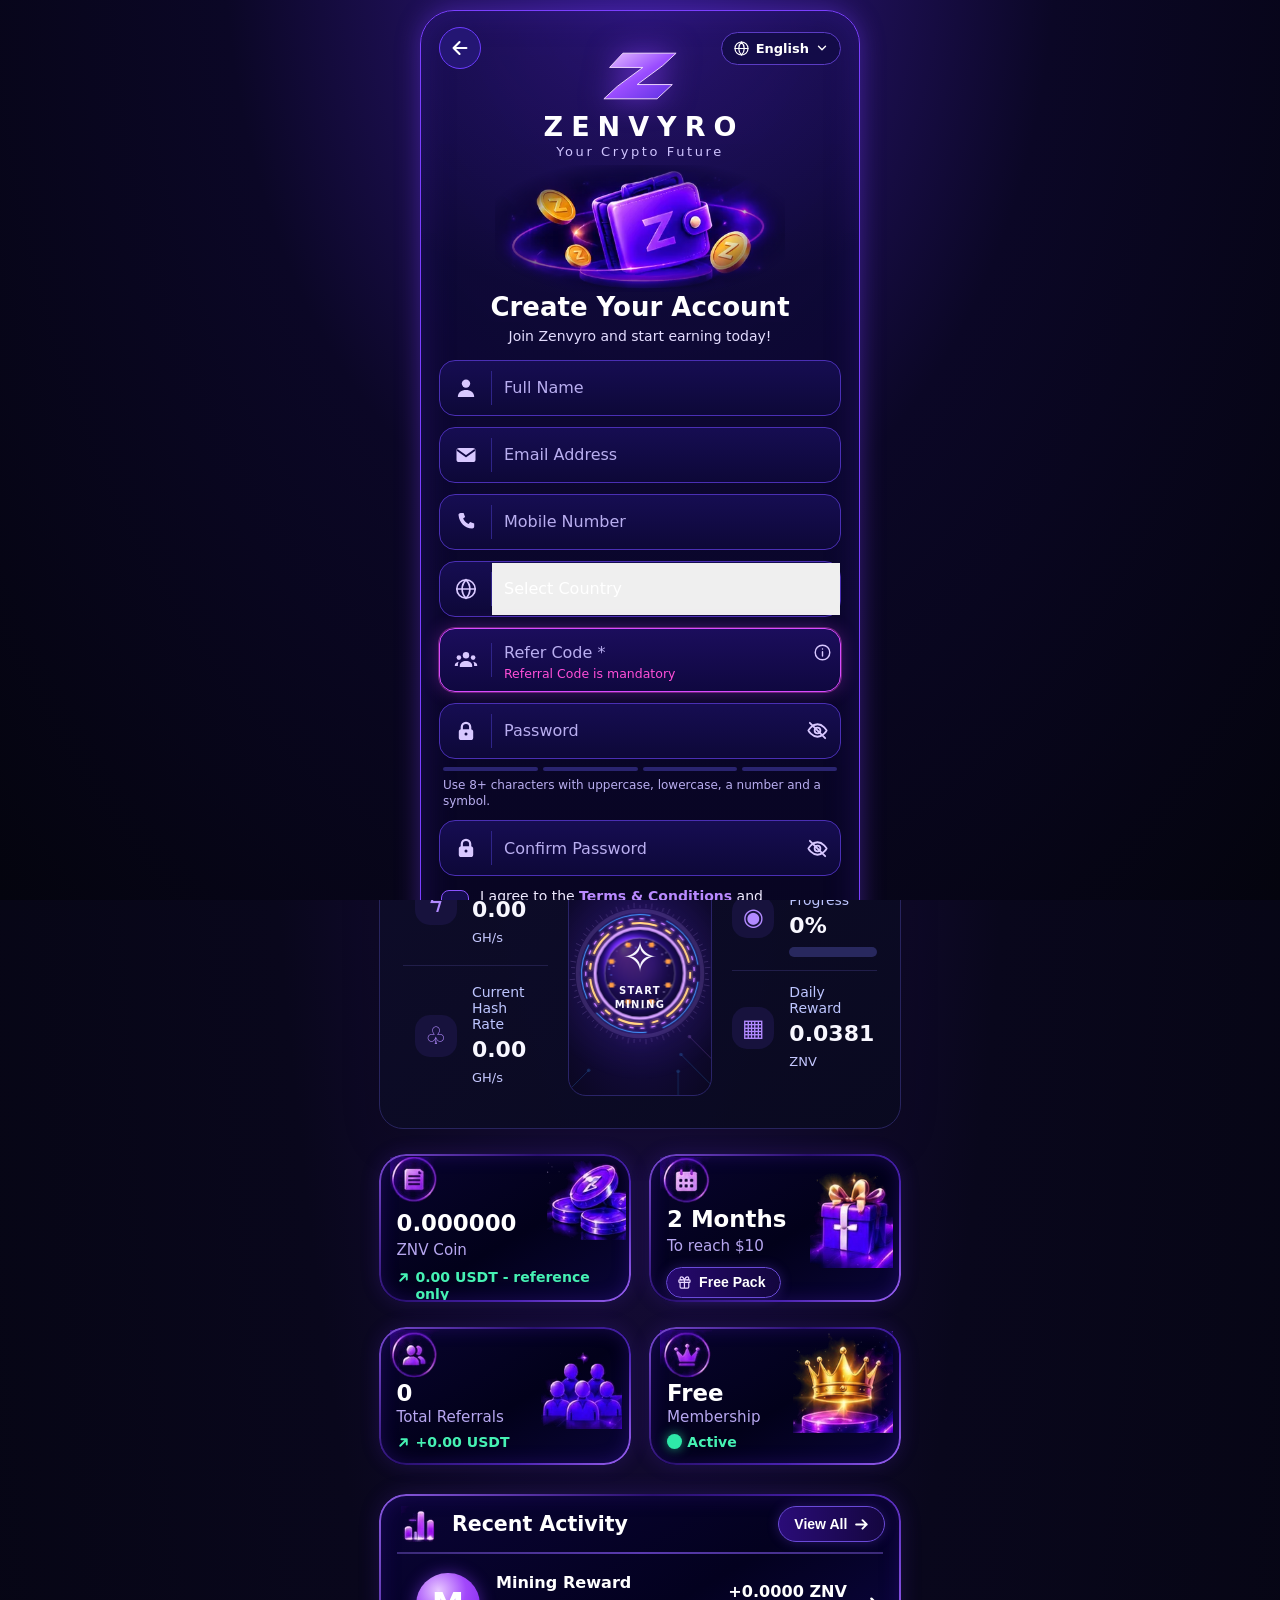
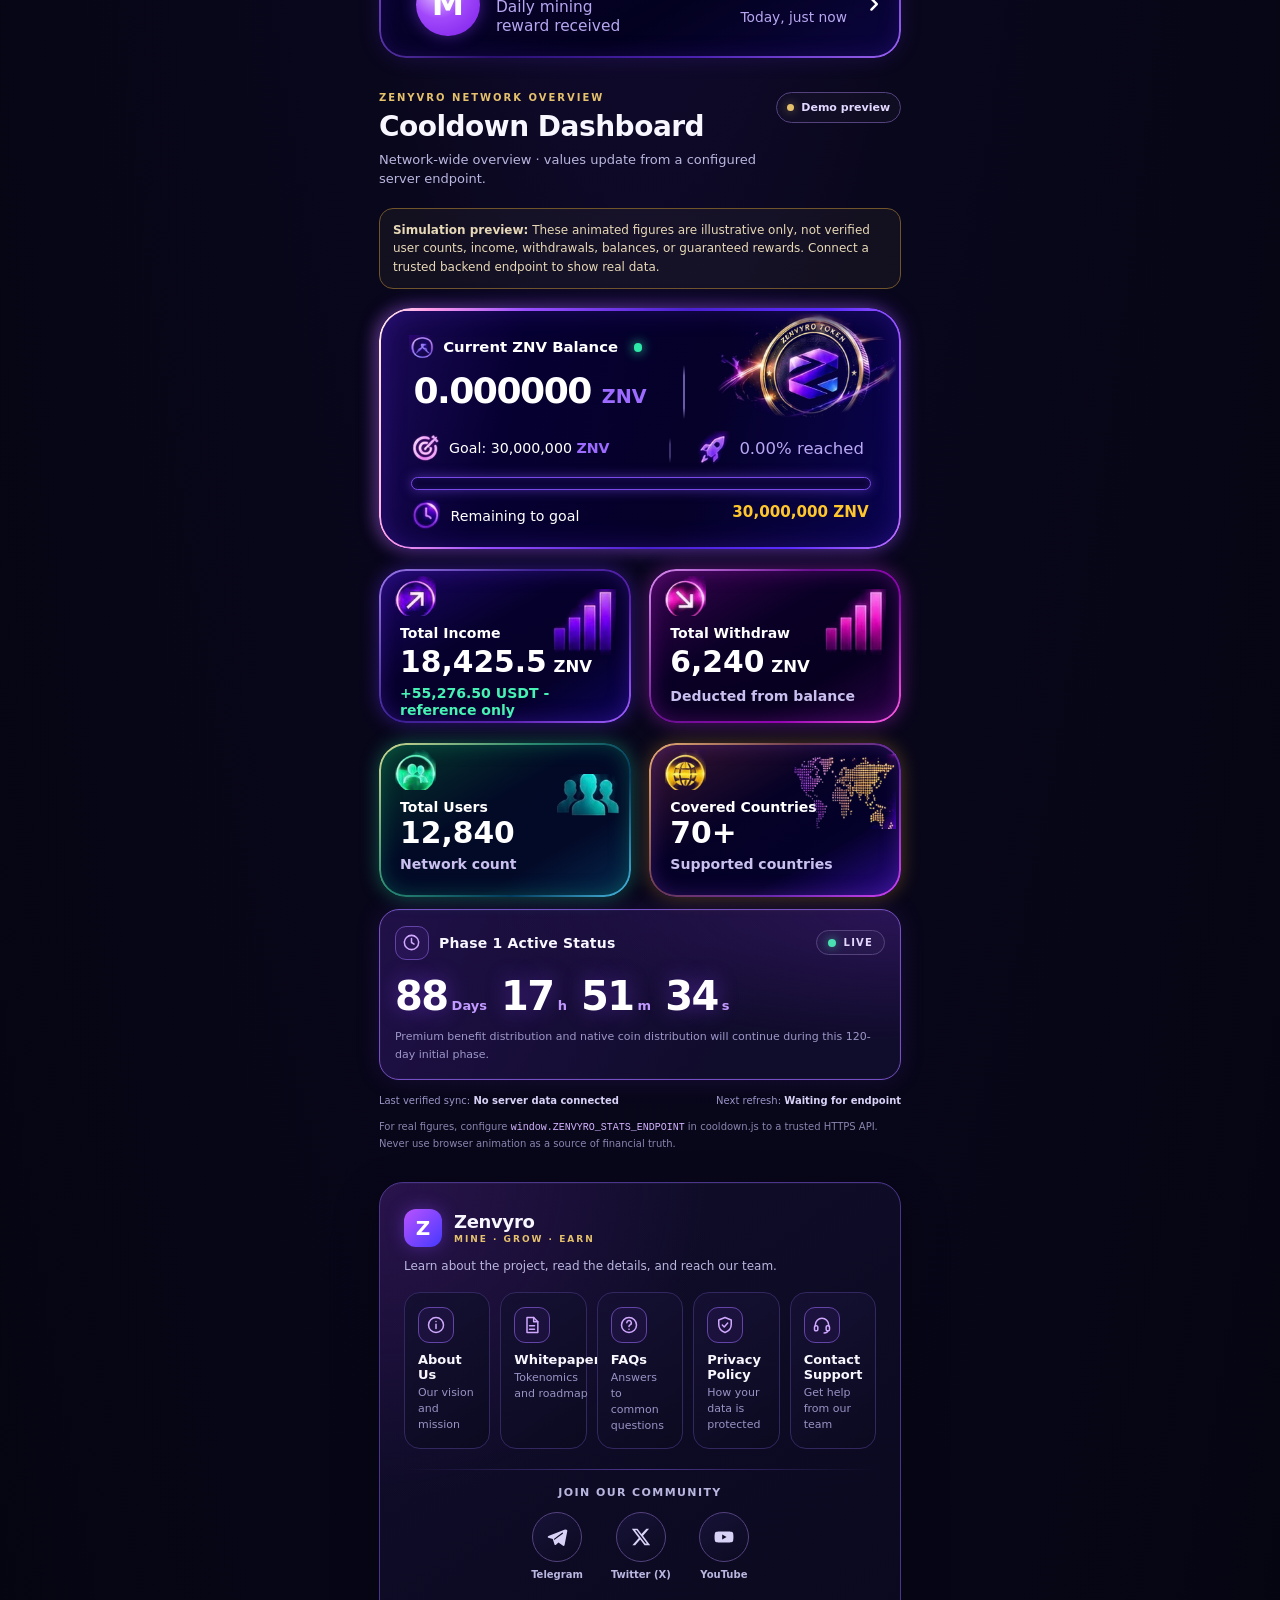
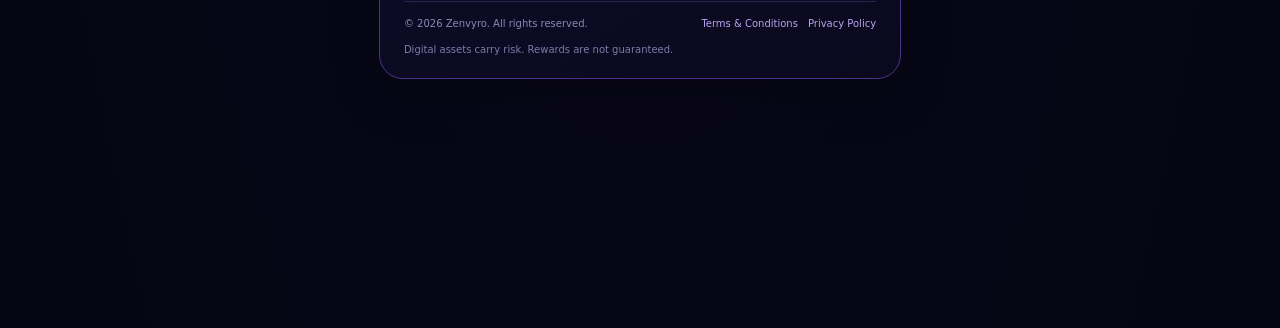
==== commit 2f623cf1: "Add files via upload" ====
--- a/index.html
+++ b/index.html
@@ -12,24 +12,24 @@
 </style>  <link rel="stylesheet" href="cooldown-style.css">
 <link rel="stylesheet" href="phase-footer.css">
 <link rel="stylesheet" href="purchase.css">
-<link rel="stylesheet" href="home.css?v=20261114u">
+<link rel="stylesheet" href="home.css?v=20261114v">
 </head>
 <body><div class="app">
 <header class="top zh-top">
 <div class="zh-brand"><i class="zi zi-logo zh-logo" aria-hidden="true"></i><div class="zh-bt"><b>Zenvyro</b><span>MINE · GROW · EARN</span></div></div>
 <div class="actions"><button class="circle zh-bell" id="zhBell" onclick="zvhBell()" aria-label="Notifications"><svg viewBox="0 0 24 24" fill="none" stroke="#fff" stroke-width="1.8" stroke-linecap="round" stroke-linejoin="round" aria-hidden="true"><path d="M6 9a6 6 0 1 1 12 0c0 5 2 6.5 2 6.5H4S6 14 6 9z"/><path d="M10 19a2 2 0 0 0 4 0"/></svg><i class="zh-dot" id="zhBellDot"></i></button><button class="circle zh-av" aria-label="Account"><b id="zhAvatar">S</b></button></div>
 </header>
-<section class="welcome zh-welcome"><div class="zh-wt"><small>Welcome Back,</small><h1>Sadikur Rahman ✦</h1><p>Your digital assets, in motion.</p><div class="rate-pill zh-rate"><i class="zi zi-pcoin" aria-hidden="true"></i><span id="zhRate">1 ZENY = 3 USDT</span><svg viewBox="0 0 12 12" fill="none" stroke="#fff" stroke-width="1.8" stroke-linecap="round" stroke-linejoin="round" aria-hidden="true"><path d="M2 4l4 4 4-4"/></svg></div></div><i class="zi zi-hero zh-hero" aria-hidden="true"></i></section>
-<section class="balance zh-bal zbd"><i class="zi zi-wallet zh-bw" aria-hidden="true"></i><div class="balance-label">Account Balance <svg viewBox="0 0 24 24" fill="none" stroke="#b9a6ff" stroke-width="2" stroke-linecap="round" stroke-linejoin="round" aria-hidden="true"><path d="M2 12s3.6-7 10-7 10 7 10 7-3.6 7-10 7S2 12 2 12z"/><circle cx="12" cy="12" r="3"/></svg></div><div class="balance-num">0.000000 <span>ZENY</span> <small>≈ $0.00</small></div><div class="gain"><svg class="zh-up" viewBox="0 0 12 13" fill="#2ee87c" aria-hidden="true"><path d="M6 0l5.6 6.2H8V13H4V6.2H.4z"/></svg>0.000000 ZENY <small>(Total mined)</small></div><div class="zh-bars" aria-hidden="true"><b></b><b></b><b></b><b></b><b></b><b></b><b></b></div></section>
+<section class="welcome zh-welcome"><div class="zh-wt"><small>Welcome Back,</small><h1>Sadikur Rahman ✦</h1><p>Your digital assets, in motion.</p><div class="rate-pill zh-rate"><i class="zi zi-pcoin" aria-hidden="true"></i><span id="zhRate">1 ZNV = 3 USDT</span><svg viewBox="0 0 12 12" fill="none" stroke="#fff" stroke-width="1.8" stroke-linecap="round" stroke-linejoin="round" aria-hidden="true"><path d="M2 4l4 4 4-4"/></svg></div></div><i class="zi zi-hero zh-hero" aria-hidden="true"></i></section>
+<section class="balance zh-bal zbd"><i class="zi zi-wallet zh-bw" aria-hidden="true"></i><div class="balance-label">Account Balance <svg viewBox="0 0 24 24" fill="none" stroke="#b9a6ff" stroke-width="2" stroke-linecap="round" stroke-linejoin="round" aria-hidden="true"><path d="M2 12s3.6-7 10-7 10 7 10 7-3.6 7-10 7S2 12 2 12z"/><circle cx="12" cy="12" r="3"/></svg></div><div class="balance-num">0.000000 <span>ZNV</span> <small>≈ $0.00</small></div><div class="gain"><svg class="zh-up" viewBox="0 0 12 13" fill="#2ee87c" aria-hidden="true"><path d="M6 0l5.6 6.2H8V13H4V6.2H.4z"/></svg>0.000000 ZNV <small>(Total mined)</small></div><div class="zh-bars" aria-hidden="true"><b></b><b></b><b></b><b></b><b></b><b></b><b></b></div></section>
 <section class="quick zh-quick"><button onclick="zvhNews()" aria-label="Update News"><span class="ico" style="position:relative"><svg viewBox="0 0 24 24" width="1em" height="1em" fill="currentColor" aria-hidden="true"><path d="M4 5.5A1.5 1.5 0 0 1 5.5 4H17a1.5 1.5 0 0 1 1.5 1.5V8H20a1 1 0 0 1 1 1v8.5a2.5 2.5 0 0 1-2.5 2.5H6A3 3 0 0 1 3 17V5.5zM6.5 7v3h9V7h-9zm0 5v1.6h9V12h-9zm0 3.2v1.6H12v-1.6H6.5zM18.5 10v7.5a.5.5 0 0 0 1 0V10h-1z"/></svg><i id="zvhNewsDot" style="display:none;position:absolute;top:-6px;right:-14px;width:11px;height:11px;border-radius:50%;background:#ff2d4f;box-shadow:0 0 8px #ff2d4f"></i></span><span class="lb">Update News ›</span></button><button onclick="zvhCommunity()"><span class="ico"><svg viewBox="0 0 24 24" width="1em" height="1em" fill="currentColor" aria-hidden="true"><circle cx="12" cy="7.2" r="3.2"/><path d="M5.8 19v-1.6c0-2.5 2.6-4.4 6.2-4.4s6.2 1.9 6.2 4.4V19z"/><circle cx="4.9" cy="9.6" r="2.3"/><path d="M0.8 17.2c0-1.8 1.7-3.2 4-3.5-.6.8-.9 1.7-.9 2.7v1.6H.8z"/><circle cx="19.1" cy="9.6" r="2.3"/><path d="M23.2 17.2c0-1.8-1.7-3.2-4-3.5.6.8.9 1.7.9 2.7v1.6h3.1z"/></svg></span><span class="lb">Community ›</span></button><button onclick="zvhInvite()"><span class="ico"><svg viewBox="0 0 24 24" width="1em" height="1em" fill="currentColor" aria-hidden="true"><circle cx="10" cy="7.5" r="4"/><path d="M2.5 20v-1.4c0-3 3.3-5.1 7.5-5.1s7.5 2.1 7.5 5.1V20z"/><path d="M19 4.5v2.2h-2.2v1.8H19v2.2h1.8V8.5H23V6.7h-2.2V4.5z"/></svg></span><span class="lb">Invite ›</span></button><button onclick="zvhBoard()"><span class="ico"><svg viewBox="0 0 24 24" width="1em" height="1em" fill="currentColor" aria-hidden="true"><path d="M7 3.5h10v5a5 5 0 0 1-10 0v-5z"/><path d="M7 5H3.5v1.2c0 2 1.4 3.6 3.7 4l.3-1.8c-1-.3-1.5-1-1.6-1.7H7zM17 5h3.5v1.2c0 2-1.4 3.6-3.7 4l-.3-1.8c1-.3 1.5-1 1.6-1.7H17z"/><path d="M10.8 13.4h2.4v2.6h2.3V19H8.5v-3h2.3z"/><path d="M7 20h10v1.5H7z"/></svg></span><span class="lb">Leaderboard ›</span></button></section>
-<section class="panel" id="miningPanel"><div class="panel-head"><h2>⚒ &nbsp;Mining Overview</h2><button class="detail" onclick="toast('Mining details')">Details ›</button></div><div class="mining-layout"><div class="metrics"><div class="metric"><div class="metric-ico">ϟ</div><div><small>Mining Power</small><strong id="power">0.00 <em>GH/s</em></strong></div></div><div class="metric"><div class="metric-ico">♧</div><div><small>Current Hash Rate</small><strong id="hash">0.00 <em>GH/s</em></strong></div></div></div><div class="orb-area"><div class="orb"><div class="orb-core"><div class="spark">✧</div><strong>ZENY COIN</strong></div></div></div><div class="mining-side"><div class="metric" style="grid-column:1/-1"><div class="metric-ico">◉</div><div style="flex:1"><small>Mining Progress</small><strong><span id="progressText">0%</span></strong><div class="progress"><span id="progressBar"></span></div></div></div><div class="metric" style="grid-column:1/-1"><div class="metric-ico">▦</div><div><small>Daily Reward</small><strong><span id="reward">0.0000</span> <em>ZENY</em></strong></div></div></div></div></section>
+<section class="panel" id="miningPanel"><div class="panel-head"><h2>⚒ &nbsp;Mining Overview</h2><button class="detail" onclick="toast('Mining details')">Details ›</button></div><div class="mining-layout"><div class="metrics"><div class="metric"><div class="metric-ico">ϟ</div><div><small>Mining Power</small><strong id="power">0.00 <em>GH/s</em></strong></div></div><div class="metric"><div class="metric-ico">♧</div><div><small>Current Hash Rate</small><strong id="hash">0.00 <em>GH/s</em></strong></div></div></div><div class="orb-area"><div class="orb"><div class="orb-core"><div class="spark">✧</div><strong>ZNV COIN</strong></div></div></div><div class="mining-side"><div class="metric" style="grid-column:1/-1"><div class="metric-ico">◉</div><div style="flex:1"><small>Mining Progress</small><strong><span id="progressText">0%</span></strong><div class="progress"><span id="progressBar"></span></div></div></div><div class="metric" style="grid-column:1/-1"><div class="metric-ico">▦</div><div><small>Daily Reward</small><strong><span id="reward">0.0000</span> <em>ZNV</em></strong></div></div></div></div></section>
 <section class="zh-stats" id="zhStats">
-<article class="zh-st zbd zh-s1"><i class="zi zi-icdoc" aria-hidden="true"></i><strong id="coinBalance">0.000000</strong><p>ZENY Coin</p><small class="zh-g">0.00 USDT - reference only</small><i class="zi zi-coins zh-sa" aria-hidden="true"></i></article>
+<article class="zh-st zbd zh-s1"><i class="zi zi-icdoc" aria-hidden="true"></i><strong id="coinBalance">0.000000</strong><p>ZNV Coin</p><small class="zh-g">0.00 USDT - reference only</small><i class="zi zi-coins zh-sa" aria-hidden="true"></i></article>
 <article class="zh-st zbd zh-s2"><i class="zi zi-iccal" aria-hidden="true"></i><strong id="zhReach">2 Months</strong><p id="zhReachSub">To reach $10</p><button class="zh-pill" type="button" onclick="showSection('membership')"><svg viewBox="0 0 24 24" fill="none" stroke="#e6d4ff" stroke-width="2" stroke-linecap="round" stroke-linejoin="round" aria-hidden="true"><rect x="3" y="8" width="18" height="4" rx="1"/><path d="M12 8v13M5 12v7a2 2 0 0 0 2 2h10a2 2 0 0 0 2-2v-7M7.5 8a2.5 2.5 0 1 1 0-5C10 3 12 8 12 8s2-5 4.5-5a2.5 2.5 0 1 1 0 5"/></svg><span id="zhPack">Free Pack</span></button><i class="zi zi-gift zh-sa" aria-hidden="true"></i></article>
 <article class="zh-st zbd zh-s3"><i class="zi zi-icppl" aria-hidden="true"></i><strong id="zhRefCount">0</strong><p>Total Referrals</p><small class="zh-g" id="zhRefUsdt">+0.00 USDT</small><i class="zi zi-ppl zh-sa" aria-hidden="true"></i></article>
 <article class="zh-st zbd zh-s4"><i class="zi zi-iccrown" aria-hidden="true"></i><strong id="zhTier">Free</strong><p>Membership</p><small class="zh-on"><i class="zh-ld"></i><span id="zhTierSt">Active</span></small><i class="zi zi-crown zh-sa" aria-hidden="true"></i></article>
 </section>
-<section class="zh-act zbd" id="zhAct" aria-labelledby="zhActT"><div class="zh-ah"><i class="zi zi-actic" aria-hidden="true"></i><b id="zhActT">Recent Activity</b><button class="zh-all" type="button" onclick="zvhActAll()">View All <svg viewBox="0 0 14 14" fill="none" stroke="#fff" stroke-width="1.8" stroke-linecap="round" stroke-linejoin="round" aria-hidden="true"><path d="M2 7h10M8 3l4 4-4 4"/></svg></button></div><div id="zhActList"><div class="zh-ai"><span class="zh-az">Z</span><div class="zh-am"><b>Mining Reward</b><span>Daily mining reward received</span></div><div class="zh-ar"><b>+0.0000 ZENY</b><span>Today, just now</span></div><svg viewBox="0 0 12 12" fill="none" stroke="#fff" stroke-width="1.8" stroke-linecap="round" stroke-linejoin="round" aria-hidden="true"><path d="M4 2l4 4-4 4"/></svg></div></div></section>
+<section class="zh-act zbd" id="zhAct" aria-labelledby="zhActT"><div class="zh-ah"><i class="zi zi-actic" aria-hidden="true"></i><b id="zhActT">Recent Activity</b><button class="zh-all" type="button" onclick="zvhActAll()">View All <svg viewBox="0 0 14 14" fill="none" stroke="#fff" stroke-width="1.8" stroke-linecap="round" stroke-linejoin="round" aria-hidden="true"><path d="M2 7h10M8 3l4 4-4 4"/></svg></button></div><div id="zhActList"><div class="zh-ai"><span class="zh-az">Z</span><div class="zh-am"><b>Mining Reward</b><span>Daily mining reward received</span></div><div class="zh-ar"><b>+0.0000 ZNV</b><span>Today, just now</span></div><svg viewBox="0 0 12 12" fill="none" stroke="#fff" stroke-width="1.8" stroke-linecap="round" stroke-linejoin="round" aria-hidden="true"><path d="M4 2l4 4-4 4"/></svg></div></div></section>
 
 <section class="cooldown-dashboard" id="cooldownDashboard" aria-labelledby="cooldownTitle">
   <div class="cd-heading">
@@ -48,17 +48,17 @@
 
   <div class="cd-main-balance zh-cdm zbd">
     <i class="zi zi-icpick zh-pk" aria-hidden="true"></i>
-    <div class="cd-balance-label">Current Zeny Balance <span class="cd-live-dot"></span></div>
-    <div class="cd-balance-value"><span id="cdCurrentBalance">0</span><small>ZENY</small></div>
+    <div class="cd-balance-label">Current ZNV Balance <span class="cd-live-dot"></span></div>
+    <div class="cd-balance-value"><span id="cdCurrentBalance">0</span><small>ZNV</small></div>
     <span class="zh-cdv" aria-hidden="true"></span><i class="zi zi-token zh-tok" aria-hidden="true"></i>
-    <div class="cd-balance-foot"><span class="zh-goal"><i class="zi zi-icgoal" aria-hidden="true"></i><em>Goal: <span id="cdGoalTxt">30,000,000</span> <i class="t">ZENY</i></em></span><span class="zh-cdv2" aria-hidden="true"></span><span class="zh-rch"><i class="zi zi-icrocket" aria-hidden="true"></i><b id="cdGoalPercent">0.00% reached</b></span></div>
+    <div class="cd-balance-foot"><span class="zh-goal"><i class="zi zi-icgoal" aria-hidden="true"></i><em>Goal: <span id="cdGoalTxt">30,000,000</span> <i class="t">ZNV</i></em></span><span class="zh-cdv2" aria-hidden="true"></span><span class="zh-rch"><i class="zi zi-icrocket" aria-hidden="true"></i><b id="cdGoalPercent">0.00% reached</b></span></div>
     <div class="cd-progress"><span id="cdGoalBar"></span></div>
-    <div class="cd-remaining"><span class="zh-rem"><i class="zi zi-icclock" aria-hidden="true"></i>Remaining to goal</span><strong id="cdRemaining">30,000,000 ZENY</strong></div>
+    <div class="cd-remaining"><span class="zh-rem"><i class="zi zi-icclock" aria-hidden="true"></i>Remaining to goal</span><strong id="cdRemaining">30,000,000 ZNV</strong></div>
   </div>
 
   <div class="cd-metrics">
-    <article class="cd-metric zh-m zh-m1 zbd"><i class="zi zi-miup zh-mi" aria-hidden="true"></i><span class="cd-metric-label">Total Income</span><strong><span id="cdIncome">0</span><small>ZENY</small></strong><em id="cdIncomeCaption">+0.00 USDT - reference only</em><i class="zi zi-bars1 zh-ma" aria-hidden="true"></i></article>
-    <article class="cd-metric zh-m zh-m2 zbd"><i class="zi zi-midn zh-mi" aria-hidden="true"></i><span class="cd-metric-label">Total Withdraw</span><strong><span id="cdWithdraw">0</span><small>ZENY</small></strong><em>Deducted from balance</em><i class="zi zi-bars2 zh-ma" aria-hidden="true"></i></article>
+    <article class="cd-metric zh-m zh-m1 zbd"><i class="zi zi-miup zh-mi" aria-hidden="true"></i><span class="cd-metric-label">Total Income</span><strong><span id="cdIncome">0</span><small>ZNV</small></strong><em id="cdIncomeCaption">+0.00 USDT - reference only</em><i class="zi zi-bars1 zh-ma" aria-hidden="true"></i></article>
+    <article class="cd-metric zh-m zh-m2 zbd"><i class="zi zi-midn zh-mi" aria-hidden="true"></i><span class="cd-metric-label">Total Withdraw</span><strong><span id="cdWithdraw">0</span><small>ZNV</small></strong><em>Deducted from balance</em><i class="zi zi-bars2 zh-ma" aria-hidden="true"></i></article>
     <article class="cd-metric zh-m zh-m3 zbd"><i class="zi zi-miusr zh-mi" aria-hidden="true"></i><span class="cd-metric-label">Total Users</span><strong id="cdNormalUsers">0</strong><em>Network count</em><i class="zi zi-tppl zh-ma" aria-hidden="true"></i></article>
     <article class="cd-metric zh-m zh-m4 zbd"><i class="zi zi-miglobe zh-mi" aria-hidden="true"></i><span class="cd-metric-label">Covered Countries</span><strong id="cdCountries">70+</strong><em>Supported countries</em><i class="zi zi-map zh-ma" aria-hidden="true"></i></article>
   </div>
@@ -111,43 +111,43 @@
  if(name==='mining'){document.getElementById('miningPanel').scrollIntoView({behavior:'smooth',block:'center'});return}
  if(name==='membership'){
  const packs=[
- {name:'Free Pack',price:'$0',desc:'0.001587 ZENY / hour',benefits:['2% Referral Commission','Basic Mining Dashboard','Hourly Coin Counter','Referral Link & History'],button:'Current plan'},
- {name:'Standard Pack',price:'32 TRX',desc:'0.002222 ZENY / hour',benefits:['4% Referral Commission','Earning History','Daily Reward Statistics','Standard Support'],button:'Buy NFT'},
- {name:'Silver Pack',price:'80 TRX',desc:'0.006945 ZENY / hour',benefits:['6% Referral Commission','Advanced Earning Statistics','Daily & Monthly Reward Reports','Faster Support'],button:'Buy NFT'},
- {name:'Gold Pack',price:'155 TRX',desc:'0.017361 ZENY / hour',benefits:['8% Referral Commission','Detailed Mining & Reward Reports','Withdrawal Status Alerts','Priority Support'],button:'Buy NFT'},
- {name:'Platinum Pack',price:'315 TRX',desc:'0.050505 ZENY / hour',benefits:['10% Referral Commission','Advanced Analytics Dashboard','Detailed Transaction & Reward History','Premium Account Support','Highest Reward Allocation'],button:'Buy NFT'}];
+ {name:'Free Pack',price:'$0',desc:'0.001587 ZNV / hour',benefits:['2% Referral Commission','Basic Mining Dashboard','Hourly Coin Counter','Referral Link & History'],button:'Current plan'},
+ {name:'Standard Pack',price:'32 TRX',desc:'0.002222 ZNV / hour',benefits:['4% Referral Commission','Earning History','Daily Reward Statistics','Standard Support'],button:'Buy NFT'},
+ {name:'Silver Pack',price:'80 TRX',desc:'0.006945 ZNV / hour',benefits:['6% Referral Commission','Advanced Earning Statistics','Daily & Monthly Reward Reports','Faster Support'],button:'Buy NFT'},
+ {name:'Gold Pack',price:'155 TRX',desc:'0.017361 ZNV / hour',benefits:['8% Referral Commission','Detailed Mining & Reward Reports','Withdrawal Status Alerts','Priority Support'],button:'Buy NFT'},
+ {name:'Platinum Pack',price:'315 TRX',desc:'0.050505 ZNV / hour',benefits:['10% Referral Commission','Advanced Analytics Dashboard','Detailed Transaction & Reward History','Premium Account Support','Highest Reward Allocation'],button:'Buy NFT'}];
  const cards=packs.map((p,i)=>`<article class="pack-card ${i===4?'featured':''}"><h3>${p.name}</h3><div class="pack-price">${p.price}</div><p>${p.desc}</p><ul>${p.benefits.map(x=>`<li>${x}</li>`).join('')}</ul><button class="btn ${i===0?'alt':''}" onclick="selectPack('${p.name}','${p.price}')">${p.button}</button></article>`).join('');
  openModal('Membership Packs',`<div class="pack-grid">${cards}</div><div class="modal-note">Rewards and benefits are display settings, not guaranteed earnings. Pack purchase and payouts are not connected yet; do not send funds to this frontend.</div>`);return;
  }
- if(name==='exchange'){openModal('Exchange',`<label class="modal-label" for="exchangeFrom">From asset</label><select class="modal-field" id="exchangeFrom"><option>USDT</option><option>ZENY</option><option>BTC</option><option>ETH</option></select><label class="modal-label" for="exchangeAmount">Amount</label><input class="modal-field" id="exchangeAmount" type="number" min="0" placeholder="Enter amount"><label class="modal-label" for="exchangeTo">To asset</label><select class="modal-field" id="exchangeTo"><option>ZENY</option><option>USDT</option><option>BTC</option><option>ETH</option></select><div class="modal-note">The displayed reference rate is 1 ZENY = 3 USDT. This is not a verified market quote; exchange processing is not connected.</div><button class="btn" style="width:100%;margin-top:14px" onclick="toast('Exchange backend is not connected');closeModal()">Preview exchange</button>`);return;}
- if(name==='wallet'){openModal('Wallet',`<div class="balance-label">Displayed account balance</div><div class="balance-num" style="font-size:38px">1,280.50 <span>USDT</span></div><div class="modal-list"><div><strong>USDT · TRC20</strong><span>Balance shown in UI</span></div><div><strong>ZENY Coin</strong><span id="walletZeny">${coins.toFixed(4)} ZENY</span></div><div><strong>Transactions</strong><span>No verified transactions</span></div></div><div class="modal-actions"><button class="btn" onclick="walletAction('Deposit')">＋ Deposit</button><button class="btn alt" onclick="walletAction('Withdraw')">↗ Withdraw</button></div><div class="modal-note">Deposit and withdrawal are unavailable until a secure backend, verified payment provider, and transaction monitoring are configured.</div>`);return;}
+ if(name==='exchange'){openModal('Exchange',`<label class="modal-label" for="exchangeFrom">From asset</label><select class="modal-field" id="exchangeFrom"><option>USDT</option><option>ZNV</option><option>BTC</option><option>ETH</option></select><label class="modal-label" for="exchangeAmount">Amount</label><input class="modal-field" id="exchangeAmount" type="number" min="0" placeholder="Enter amount"><label class="modal-label" for="exchangeTo">To asset</label><select class="modal-field" id="exchangeTo"><option>ZNV</option><option>USDT</option><option>BTC</option><option>ETH</option></select><div class="modal-note">The displayed reference rate is 1 ZNV = 3 USDT. This is not a verified market quote; exchange processing is not connected.</div><button class="btn" style="width:100%;margin-top:14px" onclick="toast('Exchange backend is not connected');closeModal()">Preview exchange</button>`);return;}
+ if(name==='wallet'){openModal('Wallet',`<div class="balance-label">Displayed account balance</div><div class="balance-num" style="font-size:38px">1,280.50 <span>USDT</span></div><div class="modal-list"><div><strong>USDT · TRC20</strong><span>Balance shown in UI</span></div><div><strong>ZNV Coin</strong><span id="walletZeny">${coins.toFixed(4)} ZNV</span></div><div><strong>Transactions</strong><span>No verified transactions</span></div></div><div class="modal-actions"><button class="btn" onclick="walletAction('Deposit')">＋ Deposit</button><button class="btn alt" onclick="walletAction('Withdraw')">↗ Withdraw</button></div><div class="modal-note">Deposit and withdrawal are unavailable until a secure backend, verified payment provider, and transaction monitoring are configured.</div>`);return;}
  if(name==='account'){openModal('Account & Referral',`<div class="modal-list"><div><strong>Profile</strong><span>Sadiqur Rahman</span></div><div><strong>Membership</strong><span>Free Pack</span></div><div><strong>Referral commission</strong><span>5–10% proposed setting</span></div><div><strong>Total referrals</strong><span>0</span></div></div><label class="modal-label">Your referral code</label><div class="ref-box" id="refCode">ZENV-NEW-MEMBER</div><button class="btn" style="width:100%;margin-top:12px" onclick="copyReferral()">Copy referral code</button><div class="modal-note">Referral attribution and commission payments need a backend. Commission percentages are configurable terms, not guaranteed income.</div>`);return;}
 }
 function selectPack(name,price){closeModal();toast(name==='Free Pack'?'Free Pack selected':`${name} selected (${price}). Payment is not connected.`)}
 function walletAction(action){toast(action+' is not available until payment integration is configured')}
 function copyReferral(){const code='ZENV-NEW-MEMBER';if(navigator.clipboard&&navigator.clipboard.writeText){navigator.clipboard.writeText(code).then(()=>toast('Referral code copied')).catch(()=>toast('Referral code: '+code))}else{toast('Referral code: '+code)}}
-</script>  <script src="countries.js?v=20261114u" defer></script>
-<script src="member-id.js?v=20261114u" defer></script>
-<script src="site-settings.js?v=20261114u" defer></script>
-<script src="legal.js?v=20261114u" defer></script>
-<script src="auth.js?v=20261114u" defer></script>
-<script src="cooldown.js?v=20261114u" defer></script>
-<script src="phase-footer.js?v=20261114u" defer></script>
-<script src="zenvyro-api.js?v=20261114u" defer></script>
-<script src="purchase.js?v=20261114u" defer></script>
-<script src="mining.js?v=20261114u" defer></script>
-<script src="referral.js?v=20261114u" defer></script>
-<script src="exchange.js?v=20261114u" defer></script>
-<script src="wallet.js?v=20261114u" defer></script>
-<script src="deposit.js?v=20261114u" defer></script>
-<script src="withdraw.js?v=20261114u" defer></script>
-<script src="transfer.js?v=20261114u" defer></script>
-<script src="home.js?v=20261114u" defer></script>
-<script src="account.js?v=20261114u" defer></script>
-<script src="levels.js?v=20261114u" defer></script>
-<script src="nft-catalog.js?v=20261114u" defer></script>
-<script src="market.js?v=20261114u" defer></script>
-<script src="leaderboard.js?v=20261114u" defer></script>
+</script>  <script src="countries.js?v=20261114v" defer></script>
+<script src="member-id.js?v=20261114v" defer></script>
+<script src="site-settings.js?v=20261114v" defer></script>
+<script src="legal.js?v=20261114v" defer></script>
+<script src="auth.js?v=20261114v" defer></script>
+<script src="cooldown.js?v=20261114v" defer></script>
+<script src="phase-footer.js?v=20261114v" defer></script>
+<script src="zenvyro-api.js?v=20261114v" defer></script>
+<script src="purchase.js?v=20261114v" defer></script>
+<script src="mining.js?v=20261114v" defer></script>
+<script src="referral.js?v=20261114v" defer></script>
+<script src="exchange.js?v=20261114v" defer></script>
+<script src="wallet.js?v=20261114v" defer></script>
+<script src="deposit.js?v=20261114v" defer></script>
+<script src="withdraw.js?v=20261114v" defer></script>
+<script src="transfer.js?v=20261114v" defer></script>
+<script src="home.js?v=20261114v" defer></script>
+<script src="account.js?v=20261114v" defer></script>
+<script src="levels.js?v=20261114v" defer></script>
+<script src="nft-catalog.js?v=20261114v" defer></script>
+<script src="market.js?v=20261114v" defer></script>
+<script src="leaderboard.js?v=20261114v" defer></script>
 <script>
 /* Home quick buttons: Update News, Community, Invite, Leaderboard (no backend -> nothing is invented) */
 (function(){
@@ -168,7 +168,7 @@
  window.zvhBoard=function(){
   if(typeof window.zvOpenBoard==='function')return window.zvOpenBoard();
   var m=window.ZenvyroMining&&window.ZenvyroMining.getState?window.ZenvyroMining.getState():null,r=window.ZenvyroReferral&&window.ZenvyroReferral.count?window.ZenvyroReferral.count():0;
-  openModal('Leaderboard','<div class="modal-list"><div><strong>Your total mined</strong><span>'+((m&&+m.totalMined||0).toFixed(3))+' ZENY</span></div><div><strong>Your referrals</strong><span>'+r+'</span></div></div><div class="modal-note">Rankings of all members need server data and will appear here once a backend is connected. No sample ranks are shown.</div>');
+  openModal('Leaderboard','<div class="modal-list"><div><strong>Your total mined</strong><span>'+((m&&+m.totalMined||0).toFixed(3))+' ZNV</span></div><div><strong>Your referrals</strong><span>'+r+'</span></div></div><div class="modal-note">Rankings of all members need server data and will appear here once a backend is connected. No sample ranks are shown.</div>');
  };
  if(document.readyState==='loading')document.addEventListener('DOMContentLoaded',dot);else dot();
 })();
--- a/home.css
+++ b/home.css
@@ -5,7 +5,7 @@
 body .app{max-width:560px;margin:0 auto;padding:calc(12 * var(--u)) calc(14 * var(--u)) calc(40 * var(--u))}
 
 /* ---------- art pieces (one WebP sprite) ---------- */
-.zi{display:block;flex:none;background-image:url(home-art.webp?v=20261114u);background-repeat:no-repeat;pointer-events:none}
+.zi{display:block;flex:none;background-image:url(home-art.webp?v=20261114v);background-repeat:no-repeat;pointer-events:none}
 .zi-hero{width:calc(173.5 * var(--u));height:calc(126.5 * var(--u));background-position:calc(-0 * var(--u)) calc(-0 * var(--u));background-size:calc(300 * var(--u)) calc(374 * var(--u))}
 .zi-token{width:calc(140.5 * var(--u));height:calc(77 * var(--u));background-position:calc(-0 * var(--u)) calc(-127.5 * var(--u));background-size:calc(300 * var(--u)) calc(374 * var(--u))}
 .zi-crown{width:calc(74 * var(--u));height:calc(75.5 * var(--u));background-position:calc(-141.5 * var(--u)) calc(-127.5 * var(--u));background-size:calc(300 * var(--u)) calc(374 * var(--u))}
@@ -58,7 +58,7 @@
 body .app .zh-welcome h1{margin:0;font-size:calc(21.2 * var(--u));line-height:calc(26 * var(--u));font-weight:800;letter-spacing:-.3u;color:#fff;white-space:nowrap;max-width:calc(198 * var(--u));overflow:hidden;text-overflow:ellipsis}
 .zh-sp{color:#ffd45a;text-shadow:0 0 calc(8 * var(--u)) #ffc933aa;margin-left:calc(3 * var(--u))}
 body .app .zh-welcome p{margin:calc(3.5 * var(--u)) 0 0;font-size:calc(12.9 * var(--u));line-height:calc(16 * var(--u));color:#cfc8ee}
-body .app .zh-rate{display:flex;align-items:center;gap:0;margin-top:calc(15 * var(--u));width:auto;min-width:calc(170.6 * var(--u));height:calc(33.4 * var(--u));padding:0 0 0 0;border:calc(1.4 * var(--u)) solid #4a3a98;border-radius:calc(99 * var(--u));background:linear-gradient(90deg,#14084a,#07041f 55%);box-shadow:0 0 calc(12 * var(--u)) #5a32d044,inset 0 0 calc(8 * var(--u)) #3a1aa033;font-size:calc(11.7 * var(--u));font-weight:700;color:#fff;white-space:nowrap}
+body .app .zh-rate{display:inline-flex;vertical-align:top;max-width:100%;align-items:center;gap:0;margin-top:calc(15 * var(--u));width:auto;min-width:calc(170.6 * var(--u));height:calc(33.4 * var(--u));padding:0 0 0 0;border:calc(1.4 * var(--u)) solid #4a3a98;border-radius:calc(99 * var(--u));background:linear-gradient(90deg,#14084a,#07041f 55%);box-shadow:0 0 calc(12 * var(--u)) #5a32d044,inset 0 0 calc(8 * var(--u)) #3a1aa033;font-size:calc(11.7 * var(--u));font-weight:700;color:#fff;white-space:nowrap}
 .zh-rate .zi{margin:0 calc(8 * var(--u)) 0 calc(7 * var(--u))}
 .zh-rate span{flex:1;font-size:max(10px,calc(11.7 * var(--u)));letter-spacing:.1u}
 .zh-rate svg{width:calc(9 * var(--u));height:calc(9 * var(--u));margin:0 calc(11 * var(--u)) 0 calc(8 * var(--u));flex:none}
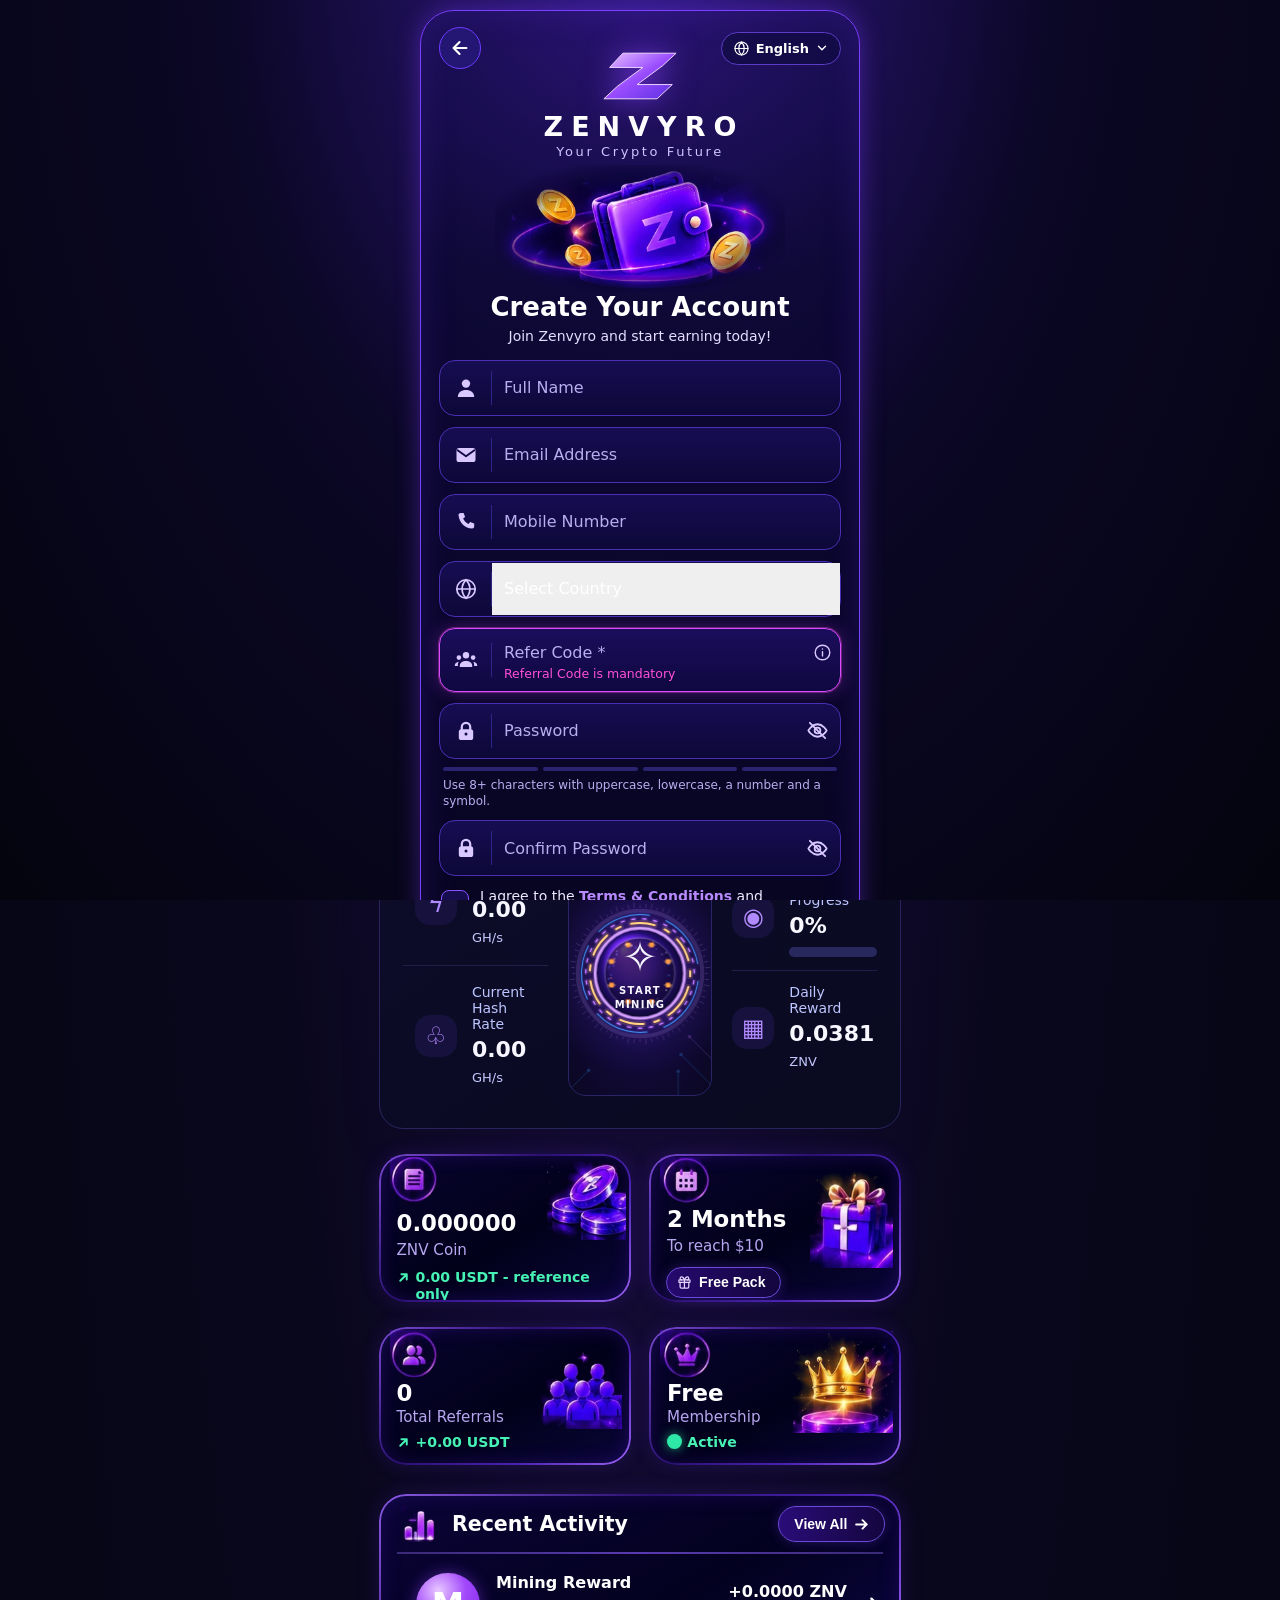
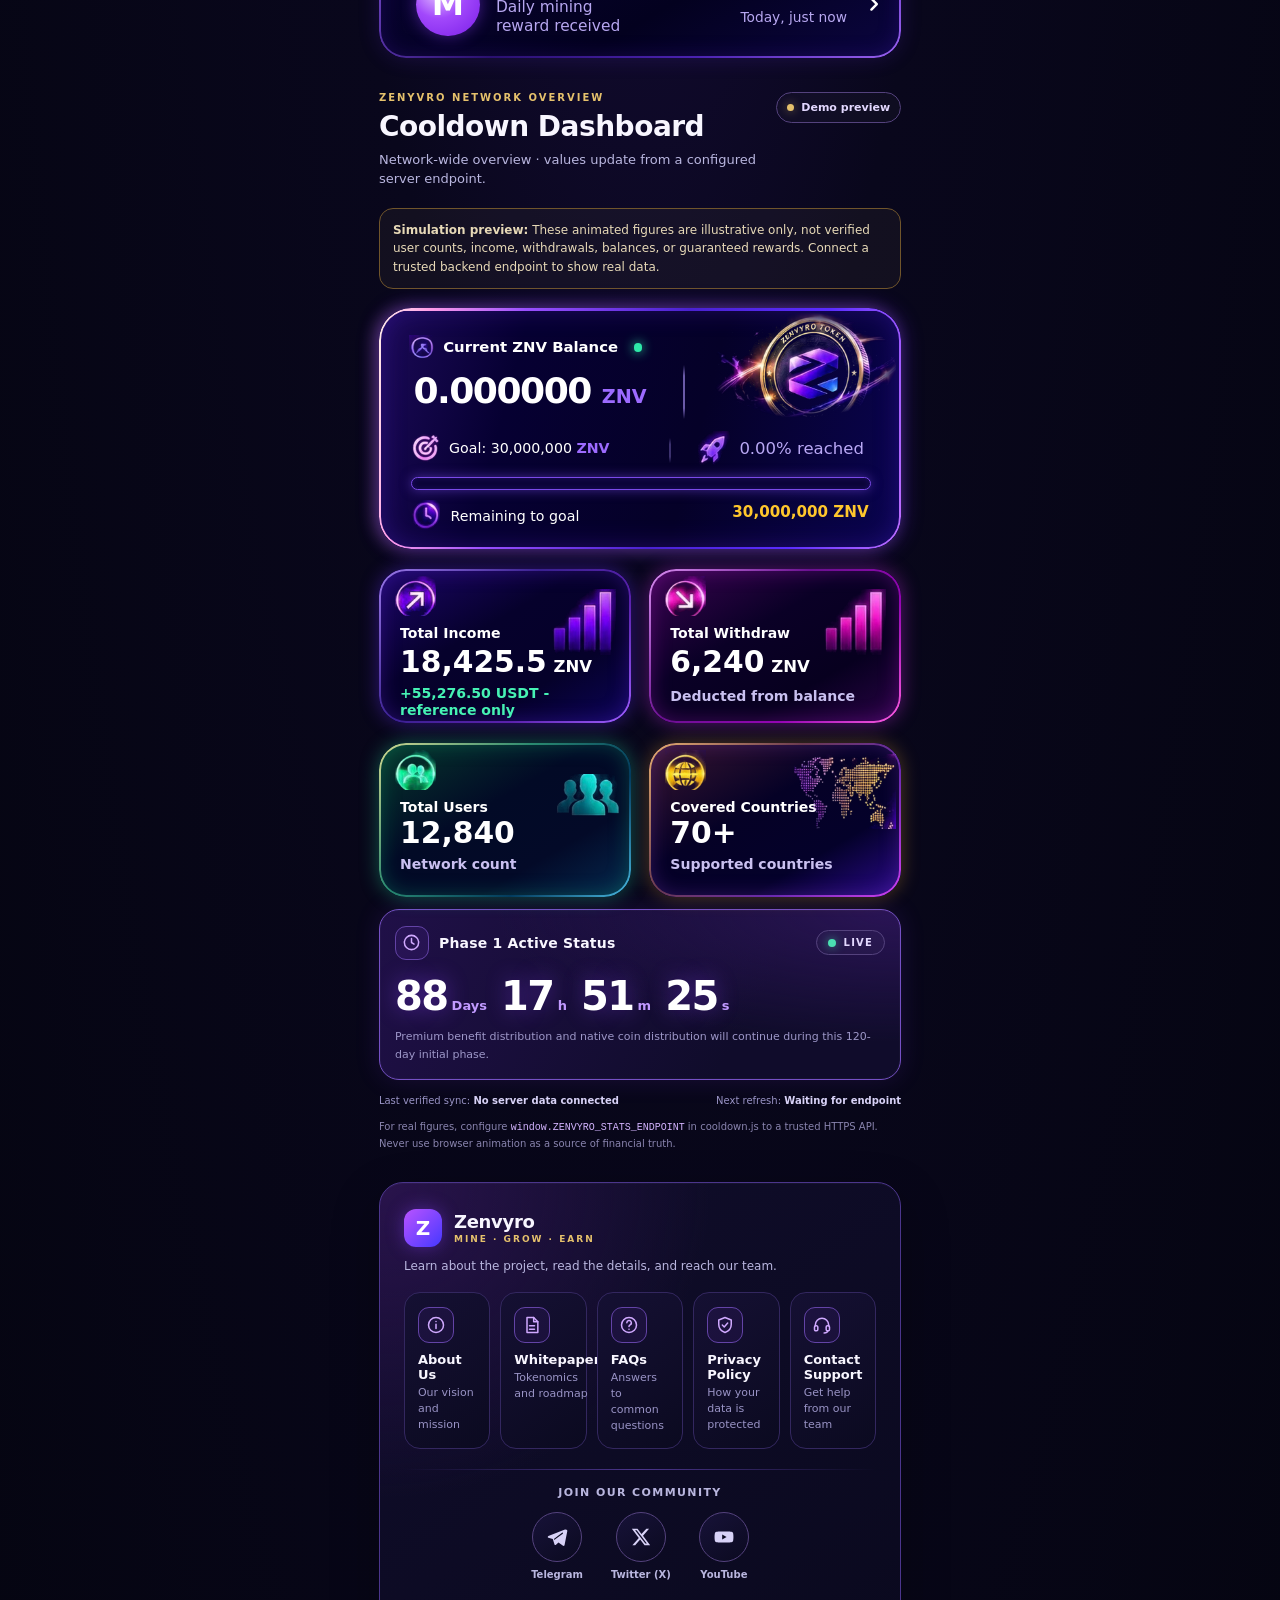
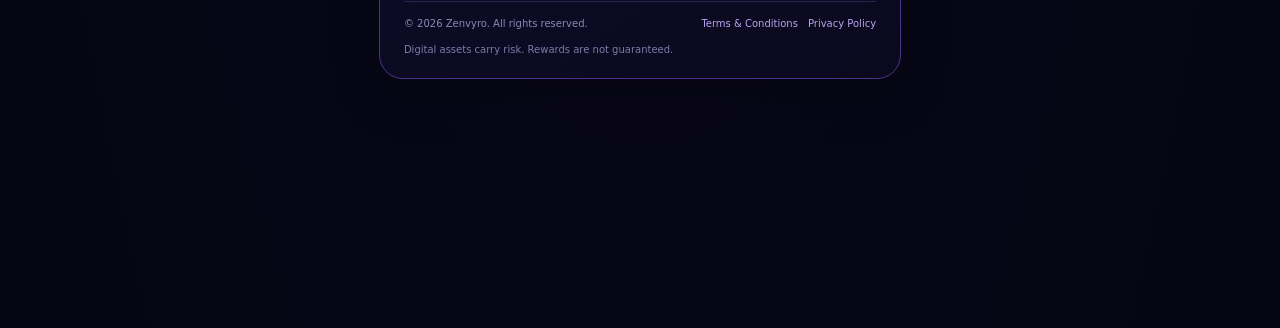
==== commit 4ab0cedc: "Add files via upload" ====
--- a/index.html
+++ b/index.html
@@ -12,7 +12,7 @@
 </style>  <link rel="stylesheet" href="cooldown-style.css">
 <link rel="stylesheet" href="phase-footer.css">
 <link rel="stylesheet" href="purchase.css">
-<link rel="stylesheet" href="home.css?v=20261114v">
+<link rel="stylesheet" href="home.css?v=20261114w">
 </head>
 <body><div class="app">
 <header class="top zh-top">
@@ -126,28 +126,30 @@
 function selectPack(name,price){closeModal();toast(name==='Free Pack'?'Free Pack selected':`${name} selected (${price}). Payment is not connected.`)}
 function walletAction(action){toast(action+' is not available until payment integration is configured')}
 function copyReferral(){const code='ZENV-NEW-MEMBER';if(navigator.clipboard&&navigator.clipboard.writeText){navigator.clipboard.writeText(code).then(()=>toast('Referral code copied')).catch(()=>toast('Referral code: '+code))}else{toast('Referral code: '+code)}}
-</script>  <script src="countries.js?v=20261114v" defer></script>
-<script src="member-id.js?v=20261114v" defer></script>
-<script src="site-settings.js?v=20261114v" defer></script>
-<script src="legal.js?v=20261114v" defer></script>
-<script src="auth.js?v=20261114v" defer></script>
-<script src="cooldown.js?v=20261114v" defer></script>
-<script src="phase-footer.js?v=20261114v" defer></script>
-<script src="zenvyro-api.js?v=20261114v" defer></script>
-<script src="purchase.js?v=20261114v" defer></script>
-<script src="mining.js?v=20261114v" defer></script>
-<script src="referral.js?v=20261114v" defer></script>
-<script src="exchange.js?v=20261114v" defer></script>
-<script src="wallet.js?v=20261114v" defer></script>
-<script src="deposit.js?v=20261114v" defer></script>
-<script src="withdraw.js?v=20261114v" defer></script>
-<script src="transfer.js?v=20261114v" defer></script>
-<script src="home.js?v=20261114v" defer></script>
-<script src="account.js?v=20261114v" defer></script>
-<script src="levels.js?v=20261114v" defer></script>
-<script src="nft-catalog.js?v=20261114v" defer></script>
-<script src="market.js?v=20261114v" defer></script>
-<script src="leaderboard.js?v=20261114v" defer></script>
+</script>  <script src="countries.js?v=20261114w" defer></script>
+<script src="member-id.js?v=20261114w" defer></script>
+<script src="site-settings.js?v=20261114w" defer></script>
+<script src="legal.js?v=20261114w" defer></script>
+<script src="auth.js?v=20261114w" defer></script>
+<script src="cooldown.js?v=20261114w" defer></script>
+<script src="phase-footer.js?v=20261114w" defer></script>
+<script src="zenvyro-api.js?v=20261114w" defer></script>
+<script src="purchase.js?v=20261114w" defer></script>
+<script src="mining.js?v=20261114w" defer></script>
+<script src="referral.js?v=20261114w" defer></script>
+<script src="exchange.js?v=20261114w" defer></script>
+<script src="wallet.js?v=20261114w" defer></script>
+<script src="deposit.js?v=20261114w" defer></script>
+<script src="withdraw.js?v=20261114w" defer></script>
+<script src="transfer.js?v=20261114w" defer></script>
+<script src="notify.js?v=20261114w" defer></script>
+<script src="home.js?v=20261114w" defer></script>
+<script src="warm.js?v=20261114w" defer></script>
+<script src="account.js?v=20261114w" defer></script>
+<script src="levels.js?v=20261114w" defer></script>
+<script src="nft-catalog.js?v=20261114w" defer></script>
+<script src="market.js?v=20261114w" defer></script>
+<script src="leaderboard.js?v=20261114w" defer></script>
 <script>
 /* Home quick buttons: Update News, Community, Invite, Leaderboard (no backend -> nothing is invented) */
 (function(){
--- a/home.css
+++ b/home.css
@@ -5,7 +5,7 @@
 body .app{max-width:560px;margin:0 auto;padding:calc(12 * var(--u)) calc(14 * var(--u)) calc(40 * var(--u))}
 
 /* ---------- art pieces (one WebP sprite) ---------- */
-.zi{display:block;flex:none;background-image:url(home-art.webp?v=20261114v);background-repeat:no-repeat;pointer-events:none}
+.zi{display:block;flex:none;background-image:url(home-art.webp?v=20261114w);background-repeat:no-repeat;pointer-events:none}
 .zi-hero{width:calc(173.5 * var(--u));height:calc(126.5 * var(--u));background-position:calc(-0 * var(--u)) calc(-0 * var(--u));background-size:calc(300 * var(--u)) calc(374 * var(--u))}
 .zi-token{width:calc(140.5 * var(--u));height:calc(77 * var(--u));background-position:calc(-0 * var(--u)) calc(-127.5 * var(--u));background-size:calc(300 * var(--u)) calc(374 * var(--u))}
 .zi-crown{width:calc(74 * var(--u));height:calc(75.5 * var(--u));background-position:calc(-141.5 * var(--u)) calc(-127.5 * var(--u));background-size:calc(300 * var(--u)) calc(374 * var(--u))}
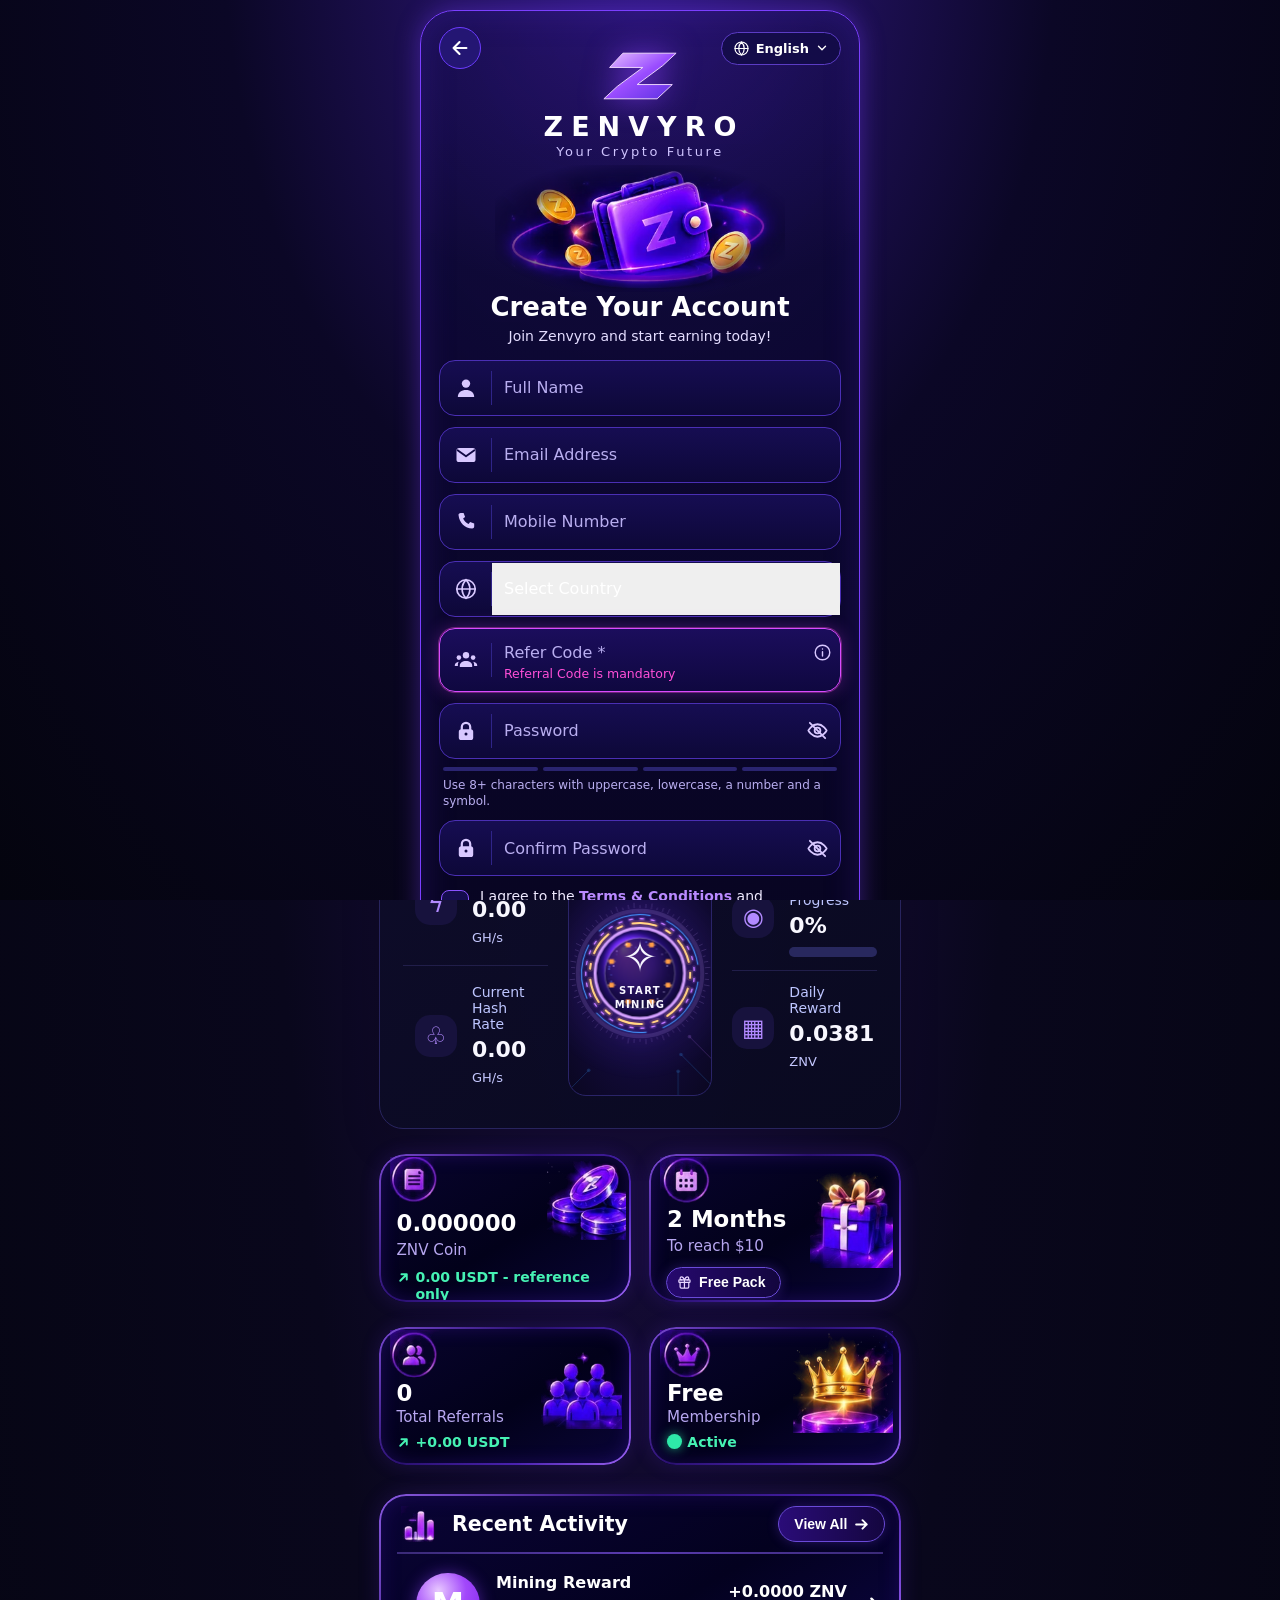
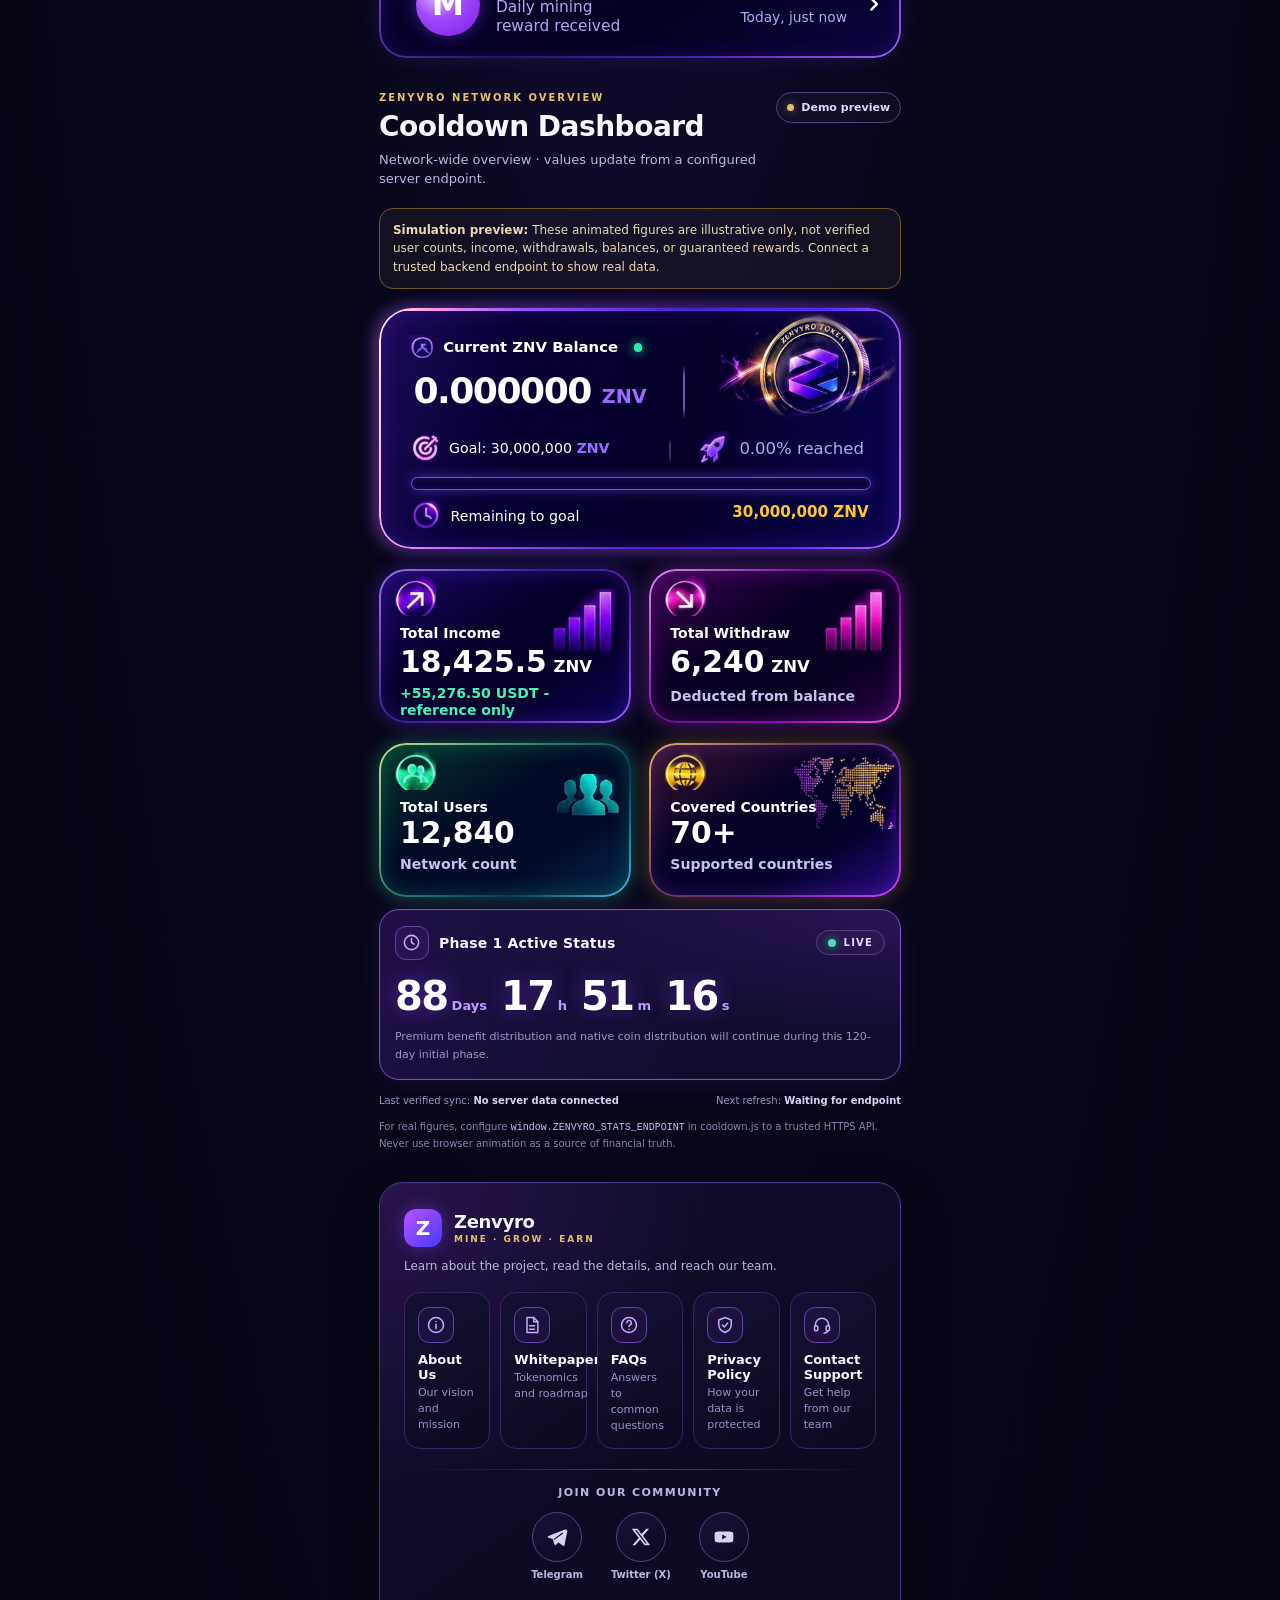
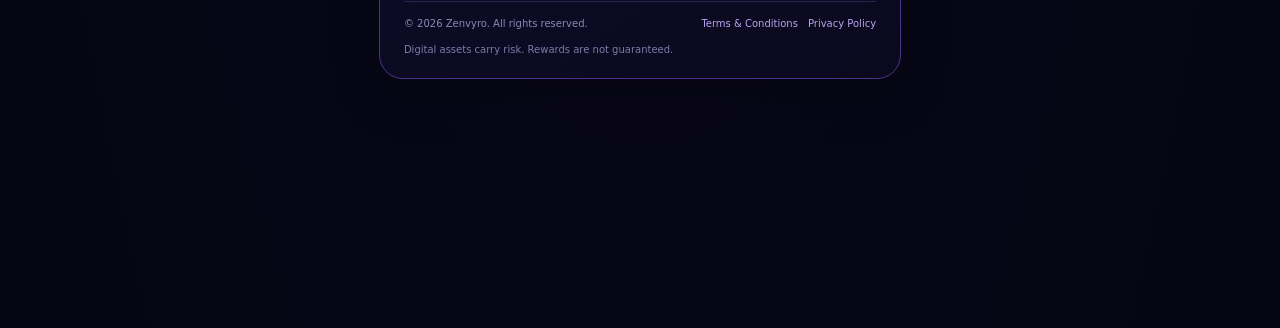
==== commit bfafc4e3: "Add files via upload" ====
--- a/index.html
+++ b/index.html
@@ -12,7 +12,7 @@
 </style>  <link rel="stylesheet" href="cooldown-style.css">
 <link rel="stylesheet" href="phase-footer.css">
 <link rel="stylesheet" href="purchase.css">
-<link rel="stylesheet" href="home.css?v=20261114w">
+<link rel="stylesheet" href="home.css?v=20261114x">
 </head>
 <body><div class="app">
 <header class="top zh-top">
@@ -103,7 +103,7 @@
 
 
 </div>
-<nav class="bottom"><div class="nav"><button class="active" onclick="navActive(this)"><span class="ni">⌂</span>Home</button><button onclick="showSection('mining');navActive(this)"><span class="ni">⚒</span>Mining</button><button onclick="showSection('exchange');navActive(this)"><span class="ni">⇄</span>Exchange</button><button onclick="showSection('wallet');navActive(this)"><span class="ni">▱</span>Wallet</button><button onclick="showSection('account');navActive(this)"><span class="ni">♙</span>Account</button></div></nav><div class="modal-backdrop" id="modalBackdrop" onclick="if(event.target===this)closeModal()"><section class="modal" role="dialog" aria-modal="true" aria-labelledby="modalTitle"><div class="modal-head"><h2 id="modalTitle">Membership</h2><button class="close-modal" onclick="closeModal()" aria-label="Close">×</button></div><div id="modalBody"></div></section></div><div class="toast" id="toast" role="status"></div>
+<nav class="bottom"><div class="nav"><button class="active" onclick="navActive(this)"><span class="ni">⌂</span>Home</button><button onclick="showSection('tasks');navActive(this)"><span class="ni"><svg width="22" height="22" viewBox="0 0 24 24" fill="none" stroke="currentColor" stroke-width="1.9" stroke-linecap="round" stroke-linejoin="round" style="display:block" aria-hidden="true"><rect x="4" y="3.5" width="16" height="17" rx="3"/><path d="M8.5 9l1.6 1.6L13 7.7M8.5 15h7M8.5 12.2h3"/></svg></span>Tasks</button><button onclick="showSection('exchange');navActive(this)"><span class="ni">⇄</span>Exchange</button><button onclick="showSection('wallet');navActive(this)"><span class="ni">▱</span>Wallet</button><button onclick="showSection('account');navActive(this)"><span class="ni">♙</span>Account</button></div></nav><div class="modal-backdrop" id="modalBackdrop" onclick="if(event.target===this)closeModal()"><section class="modal" role="dialog" aria-modal="true" aria-labelledby="modalTitle"><div class="modal-head"><h2 id="modalTitle">Membership</h2><button class="close-modal" onclick="closeModal()" aria-label="Close">×</button></div><div id="modalBody"></div></section></div><div class="toast" id="toast" role="status"></div>
 <script>let active=false,secs=0,coins=0,timer;function toast(t){let e=document.getElementById('toast');e.textContent=t;e.classList.add('show');clearTimeout(timer);timer=setTimeout(()=>e.classList.remove('show'),2300)}function toggleMining(){active=!active;document.getElementById('startBtn').innerHTML=active?'Ⅱ &nbsp; Pause Mining':'▶ &nbsp; Start Mining';toast(active?'Mining session started':'Mining session paused')}function fmt(s){return [Math.floor(s/3600),Math.floor(s%3600/60),s%60].map(n=>String(n).padStart(2,'0')).join(':')}setInterval(()=>{if(!active)return;secs++;coins+=.000012;document.getElementById('time').textContent=fmt(secs);document.getElementById('reward').textContent=coins.toFixed(4);document.getElementById('coinBalance').textContent=coins.toFixed(4);document.getElementById('power').innerHTML='12.48 <em>GH/s</em>';document.getElementById('hash').innerHTML='12.48 <em>GH/s</em>';let p=Math.min(100,secs/86400*100);document.getElementById('progressText').textContent=Math.floor(p)+'%';document.getElementById('progressBar').style.width=p+'%'},1000);function navActive(el){document.querySelectorAll('.nav button').forEach(b=>b.classList.remove('active'));el.classList.add('active')}
 function closeModal(){document.getElementById('modalBackdrop').classList.remove('open')}
 function openModal(title,body){document.getElementById('modalTitle').textContent=title;document.getElementById('modalBody').innerHTML=body;document.getElementById('modalBackdrop').classList.add('open')}
@@ -126,30 +126,31 @@
 function selectPack(name,price){closeModal();toast(name==='Free Pack'?'Free Pack selected':`${name} selected (${price}). Payment is not connected.`)}
 function walletAction(action){toast(action+' is not available until payment integration is configured')}
 function copyReferral(){const code='ZENV-NEW-MEMBER';if(navigator.clipboard&&navigator.clipboard.writeText){navigator.clipboard.writeText(code).then(()=>toast('Referral code copied')).catch(()=>toast('Referral code: '+code))}else{toast('Referral code: '+code)}}
-</script>  <script src="countries.js?v=20261114w" defer></script>
-<script src="member-id.js?v=20261114w" defer></script>
-<script src="site-settings.js?v=20261114w" defer></script>
-<script src="legal.js?v=20261114w" defer></script>
-<script src="auth.js?v=20261114w" defer></script>
-<script src="cooldown.js?v=20261114w" defer></script>
-<script src="phase-footer.js?v=20261114w" defer></script>
-<script src="zenvyro-api.js?v=20261114w" defer></script>
-<script src="purchase.js?v=20261114w" defer></script>
-<script src="mining.js?v=20261114w" defer></script>
-<script src="referral.js?v=20261114w" defer></script>
-<script src="exchange.js?v=20261114w" defer></script>
-<script src="wallet.js?v=20261114w" defer></script>
-<script src="deposit.js?v=20261114w" defer></script>
-<script src="withdraw.js?v=20261114w" defer></script>
-<script src="transfer.js?v=20261114w" defer></script>
-<script src="notify.js?v=20261114w" defer></script>
-<script src="home.js?v=20261114w" defer></script>
-<script src="warm.js?v=20261114w" defer></script>
-<script src="account.js?v=20261114w" defer></script>
-<script src="levels.js?v=20261114w" defer></script>
-<script src="nft-catalog.js?v=20261114w" defer></script>
-<script src="market.js?v=20261114w" defer></script>
-<script src="leaderboard.js?v=20261114w" defer></script>
+</script>  <script src="countries.js?v=20261114x" defer></script>
+<script src="member-id.js?v=20261114x" defer></script>
+<script src="site-settings.js?v=20261114x" defer></script>
+<script src="legal.js?v=20261114x" defer></script>
+<script src="auth.js?v=20261114x" defer></script>
+<script src="cooldown.js?v=20261114x" defer></script>
+<script src="phase-footer.js?v=20261114x" defer></script>
+<script src="zenvyro-api.js?v=20261114x" defer></script>
+<script src="purchase.js?v=20261114x" defer></script>
+<script src="mining.js?v=20261114x" defer></script>
+<script src="referral.js?v=20261114x" defer></script>
+<script src="exchange.js?v=20261114x" defer></script>
+<script src="wallet.js?v=20261114x" defer></script>
+<script src="deposit.js?v=20261114x" defer></script>
+<script src="withdraw.js?v=20261114x" defer></script>
+<script src="transfer.js?v=20261114x" defer></script>
+<script src="notify.js?v=20261114x" defer></script>
+<script src="tasks.js?v=20261114x" defer></script>
+<script src="home.js?v=20261114x" defer></script>
+<script src="warm.js?v=20261114x" defer></script>
+<script src="account.js?v=20261114x" defer></script>
+<script src="levels.js?v=20261114x" defer></script>
+<script src="nft-catalog.js?v=20261114x" defer></script>
+<script src="market.js?v=20261114x" defer></script>
+<script src="leaderboard.js?v=20261114x" defer></script>
 <script>
 /* Home quick buttons: Update News, Community, Invite, Leaderboard (no backend -> nothing is invented) */
 (function(){
--- a/home.css
+++ b/home.css
@@ -5,7 +5,7 @@
 body .app{max-width:560px;margin:0 auto;padding:calc(12 * var(--u)) calc(14 * var(--u)) calc(40 * var(--u))}
 
 /* ---------- art pieces (one WebP sprite) ---------- */
-.zi{display:block;flex:none;background-image:url(home-art.webp?v=20261114w);background-repeat:no-repeat;pointer-events:none}
+.zi{display:block;flex:none;background-image:url(home-art.webp?v=20261114x);background-repeat:no-repeat;pointer-events:none}
 .zi-hero{width:calc(173.5 * var(--u));height:calc(126.5 * var(--u));background-position:calc(-0 * var(--u)) calc(-0 * var(--u));background-size:calc(300 * var(--u)) calc(374 * var(--u))}
 .zi-token{width:calc(140.5 * var(--u));height:calc(77 * var(--u));background-position:calc(-0 * var(--u)) calc(-127.5 * var(--u));background-size:calc(300 * var(--u)) calc(374 * var(--u))}
 .zi-crown{width:calc(74 * var(--u));height:calc(75.5 * var(--u));background-position:calc(-141.5 * var(--u)) calc(-127.5 * var(--u));background-size:calc(300 * var(--u)) calc(374 * var(--u))}
